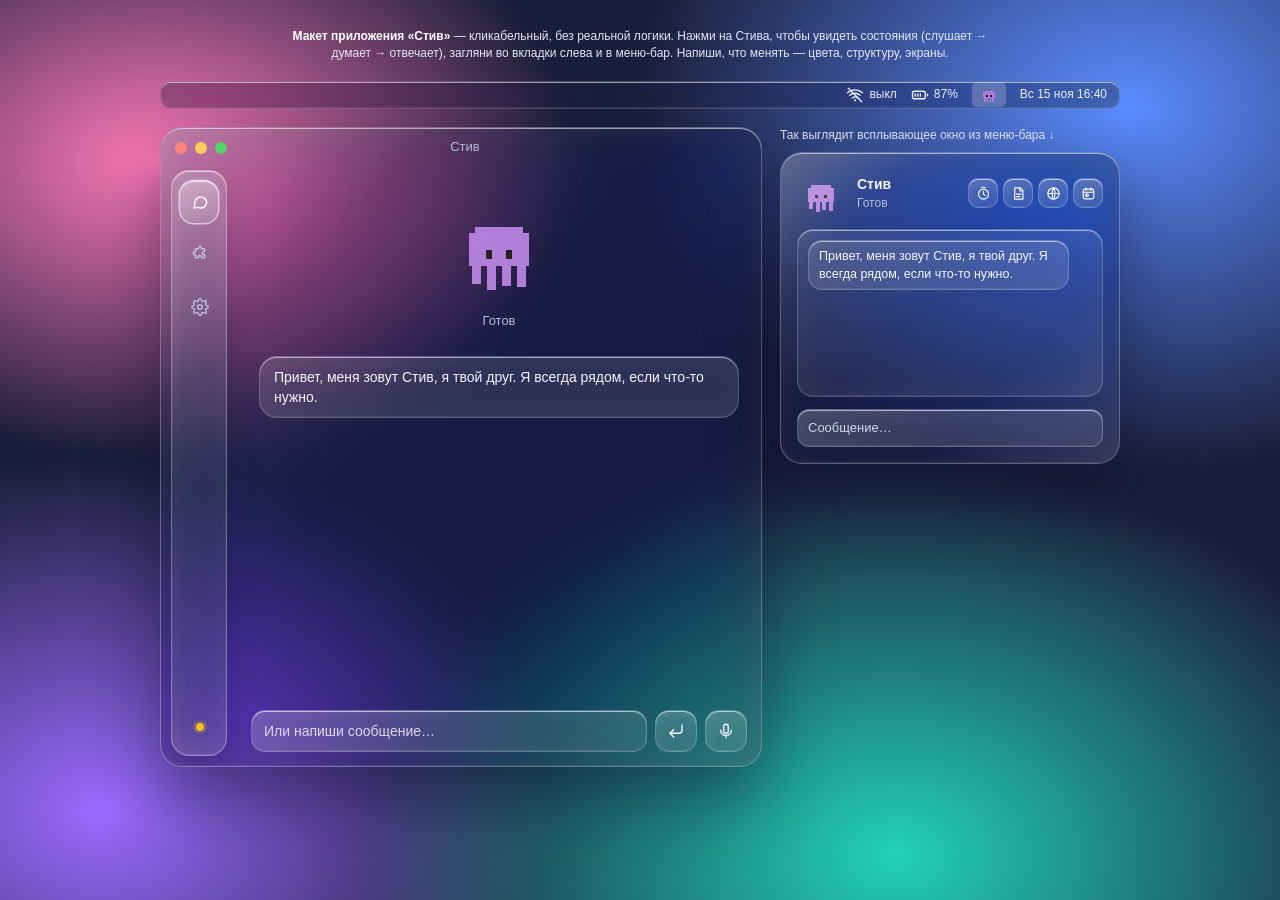
==== mockup/index.html @ ec6228d3 "Mockup: translucent slider thumb restored, fill ends at thumb edge Co-Authored-By: Claude Sonnet 5.5" ====
<!doctype html>
<html lang="ru">
<head>
<meta charset="utf-8">
<title>Стив — макет</title>
<meta name="viewport" content="width=device-width,initial-scale=1">
<style>
  :root{
    --a:.39;            /* плотность стекла: меняется ползунком в настройках */
    --blur:28px;
    --bg:rgba(24,28,52,var(--a));
    --panel:rgba(255,255,255,calc(var(--a)*.16));
    --panel2:rgba(255,255,255,calc(var(--a)*.26));
    --line:rgba(255,255,255,.2);
    --text:#f4f6ff; --muted:#b4bbd6; --accent:#8fa9ff; --accent2:#c4a0ff;
    --ok:#6ee7a0; --warn:#fbbf24;
    --rim:inset 0 1px 0 rgba(255,255,255,.55), inset 0 -1px 0 rgba(255,255,255,.08), inset 0 0 36px rgba(255,255,255,.05);
  }
  *{box-sizing:border-box;margin:0}
  body{font:14px/1.45 -apple-system,BlinkMacSystemFont,"SF Pro Text",sans-serif;color:var(--text);
       background:
         radial-gradient(600px 420px at 12% 18%,#ff7ab8 0,transparent 70%),
         radial-gradient(700px 520px at 88% 12%,#5b8cff 0,transparent 70%),
         radial-gradient(760px 560px at 70% 95%,#22d3b5 0,transparent 70%),
         radial-gradient(640px 500px at 8% 90%,#9b6bff 0,transparent 70%),
         #1b1e3a;background-attachment:fixed;
       min-height:100vh;display:flex;flex-direction:column;align-items:center;padding:28px 16px;gap:18px}
  .note{color:#e3e6f7;font-size:12px;text-align:center;max-width:720px}
  .note b{color:#fff}

  /* menu bar */
  .menubar{width:min(960px,100%);height:28px;background:rgba(20,22,40,calc(var(--a)*.9));backdrop-filter:blur(var(--blur)) saturate(180%);-webkit-backdrop-filter:blur(var(--blur)) saturate(180%);border:1px solid rgba(255,255,255,.22);box-shadow:var(--rim);border-radius:10px;display:flex;
           align-items:center;justify-content:flex-end;gap:14px;padding:0 12px;font-size:12px;color:#eef}
  .tray{cursor:pointer;display:flex;align-items:center;gap:6px;padding:2px 8px;border-radius:5px}
  .tray:hover,.tray.on{background:rgba(255,255,255,.2)}
  .dot{width:8px;height:8px;border-radius:50%;background:var(--ok)}

  .stage{width:min(960px,100%);display:grid;grid-template-columns:1fr 300px;gap:18px;align-items:start}
  @media(max-width:900px){.stage{grid-template-columns:1fr !important}}

  /* window */
  .win{background:var(--bg);backdrop-filter:blur(var(--blur)) saturate(180%);-webkit-backdrop-filter:blur(var(--blur)) saturate(180%);
       border:1px solid rgba(255,255,255,.3);border-radius:22px;overflow:hidden;
       box-shadow:0 30px 70px rgba(10,10,40,.45),var(--rim);display:flex;flex-direction:column;height:640px}
  .win::before,.pop::before{content:"";position:absolute;inset:0;border-radius:inherit;pointer-events:none;z-index:4;
       background:linear-gradient(135deg,rgba(255,255,255,.28) 0,rgba(255,255,255,.06) 22%,transparent 45%,transparent 70%,rgba(255,255,255,.1) 100%)}
  .titlebar{height:40px;background:rgba(255,255,255,calc(var(--a)*.1));border-bottom:1px solid var(--line);display:flex;align-items:center;padding:0 14px;gap:8px}
  .tl{width:12px;height:12px;border-radius:50%}
  .tl.r{background:#ff5f57}.tl.y{background:#febc2e}.tl.g{background:#28c840}
  .titlebar .t{flex:1;text-align:center;color:var(--muted);font-size:13px;margin-right:52px}
  .body{flex:1;display:flex;min-height:0}
  .side{width:168px;background:rgba(255,255,255,calc(var(--a)*.1));border-right:1px solid var(--line);padding:12px 8px;display:flex;flex-direction:column;gap:2px}
  .side button{all:unset;cursor:pointer;padding:9px 12px;border-radius:12px;color:var(--muted);display:flex;gap:10px;align-items:center;transition:.15s}
  .side button:hover{background:var(--panel2)}
  .side button.on{background:rgba(255,255,255,.2);color:var(--text);box-shadow:var(--rim)}
  .side .sp{flex:1}
  .offline{font-size:11px;color:var(--ok);padding:8px 10px;display:flex;gap:6px;align-items:center}

  .view{flex:1;display:none;flex-direction:column;min-width:0}
  .view.on{display:flex}

  /* chat view */
  .orbwrap{padding:22px 0 8px;display:flex;flex-direction:column;align-items:center;gap:10px}
  .orb{width:112px;height:112px;cursor:pointer;position:relative}
  .orb::after{content:"";position:absolute;inset:-8px;border:2px solid var(--accent2);opacity:0;pointer-events:none}
  .orb.listening::after{animation:ring 1.2s steps(6) infinite}
  @keyframes ring{from{opacity:.8;transform:scale(.95)}to{opacity:0;transform:scale(1.3)}}
  .state{color:var(--muted);font-size:13px;height:18px}

  .chat{flex:1;overflow:auto;padding:10px 22px;display:flex;flex-direction:column;gap:10px}
  .msg{white-space:pre-wrap;max-width:78%;padding:10px 14px;border-radius:18px;background:var(--panel2);border:1px solid var(--line);box-shadow:var(--rim)}
  .msg.me{align-self:flex-end;background:rgba(143,169,255,.38)}
  .msg .tool{display:block;margin-top:6px;font-size:12px;color:var(--ok);font-family:ui-monospace,Menlo,monospace}
  .composer{display:flex;gap:8px;padding:12px 16px;border-top:1px solid var(--line)}
  .composer input{flex:1;background:var(--panel2);border:1px solid var(--line);border-radius:14px;box-shadow:var(--rim);padding:10px 12px;color:var(--text);font:inherit;outline:none}
  .composer input:focus{border-color:var(--accent)}
  .btn{background:linear-gradient(180deg,#b5c6ff,#8fa9ff);color:#0b1230;border:0;border-radius:14px;padding:0 16px;font:inherit;font-weight:600;cursor:pointer;box-shadow:inset 0 1px 0 rgba(255,255,255,.7);display:inline-flex;align-items:center;gap:6px;justify-content:center}
  .btn.ghost{background:var(--panel2);color:var(--text);border:1px solid var(--line);box-shadow:var(--rim)}

  /* settings & skills */
  .pad{padding:22px;overflow:auto}
  h2{font-size:18px;margin-bottom:4px}
  .sub{color:var(--muted);margin-bottom:16px}
  .row{display:flex;align-items:center;justify-content:space-between;gap:14px;padding:12px 0;border-bottom:1px solid var(--line)}
  .row small{display:block;color:var(--muted)}
  select,.kbd{background:var(--panel2);border:1px solid var(--line);color:var(--text);border-radius:10px;padding:6px 10px;font:inherit}
  .sw{width:40px;height:24px;border-radius:12px;background:rgba(255,255,255,.22);box-shadow:inset 0 1px 3px rgba(0,0,0,.25);position:relative;cursor:pointer;flex:none;transition:.2s}
  .sw::after{content:"";position:absolute;top:2px;left:2px;width:20px;height:20px;box-shadow:0 1px 3px rgba(0,0,0,.35);border-radius:50%;background:#fff;transition:.2s}
  .sw.on{background:var(--accent)}.sw.on::after{left:18px}
  .grid{display:grid;grid-template-columns:repeat(2,minmax(0,1fr));gap:12px}
  @media(max-width:560px){.grid{grid-template-columns:minmax(0,1fr)}}
  .card{background:var(--panel2);border:1px solid var(--line);border-radius:18px;padding:14px;box-shadow:var(--rim)}
  .card .ic{width:36px;height:36px;border-radius:12px;display:grid;place-items:center;background:rgba(255,255,255,.18);box-shadow:var(--rim);color:#fff}
  .card h3{font-size:14px;margin:6px 0 2px}
  .card p{color:var(--muted);font-size:12px;margin-bottom:10px}
  .card .cmd{font-size:12px;color:var(--accent);font-style:italic}
  .bar{height:6px;background:rgba(255,255,255,.2);border-radius:3px;overflow:hidden;margin-top:6px}
  .bar i{display:block;height:100%;background:linear-gradient(90deg,var(--accent),var(--accent2))}

  /* popover */
  .pop{position:relative;overflow:hidden;background:var(--bg);backdrop-filter:blur(var(--blur)) saturate(180%);-webkit-backdrop-filter:blur(var(--blur)) saturate(180%);border:1px solid rgba(255,255,255,.3);border-radius:22px;padding:16px;box-shadow:0 30px 70px rgba(10,10,40,.45),var(--rim);display:flex;flex-direction:column;gap:12px}
  .pop .orb{width:72px;height:72px}
  .pop .top{display:flex;align-items:center;gap:12px}
  .pop .q{display:grid;grid-template-columns:1fr 1fr;gap:8px}
  .pop .q button{all:unset;cursor:pointer;background:var(--panel2);border:1px solid var(--line);border-radius:14px;box-shadow:var(--rim);padding:10px;display:flex;gap:8px;align-items:center;justify-content:center;font-size:13px}
  .pop .q button:hover{border-color:var(--accent)}
  .pop-wrap{display:flex;flex-direction:column;gap:8px}
  .cap{color:#e3e6f7;font-size:12px}
  .hint{color:var(--muted);font-size:12px}

  /* окно записи слова активации */
  .win{position:relative}
  .modal{position:absolute;inset:0;display:none;align-items:center;justify-content:center;z-index:5}
  .modal.on{display:flex}
  .modal::before{content:"";position:absolute;inset:0;background:rgba(10,12,34,.32);backdrop-filter:blur(20px) saturate(140%);-webkit-backdrop-filter:blur(20px) saturate(140%)}
  .dlg{position:relative}
  .dlg{width:440px;max-width:92%;background:rgba(24,27,52,.9);border:1px solid rgba(255,255,255,.16);border-radius:22px;padding:20px;box-shadow:0 20px 60px rgba(0,0,0,.55)}
  .dlg h2{margin-bottom:2px}
  .dlg .field{width:100%;background:var(--panel2);border:1px solid var(--line);border-radius:14px;padding:10px 12px;color:var(--text);font:inherit;font-size:16px;outline:none;margin:6px 0 14px}
  .dlg .field:focus{border-color:var(--accent)}
  .say{background:var(--panel);border:1px dashed rgba(255,255,255,.3);border-radius:16px;padding:14px;text-align:center;margin-bottom:12px}
  .say big{display:block;font-size:20px;margin:4px 0 8px}
  .wave{display:flex;align-items:center;justify-content:center;gap:3px;height:36px}
  .wave i{width:4px;height:6px;background:var(--muted);border-radius:2px;transition:height .08s}
  .wave.rec i{background:var(--accent2)}
  .samples{display:flex;gap:8px;margin-bottom:14px}
  .samples div{flex:1;text-align:center;padding:8px;border-radius:12px;background:var(--panel2);border:1px solid var(--line);font-size:12px;color:var(--muted)}
  .samples div.done{color:var(--ok);border-color:var(--ok)}
  .samples div.cur{border-color:var(--accent);color:var(--text)}
  .acts{display:flex;gap:8px;justify-content:flex-end}
  .acts .btn{padding:9px 16px}
  .btn[disabled]{opacity:.4;cursor:default}
  .rec-btn{background:linear-gradient(180deg,#ff8f88,#ff5f57);color:#fff}
  .rdot{width:9px;height:9px;border-radius:50%;background:#fff}

  /* иконки */
  svg.i{width:18px;height:18px;fill:none;stroke:currentColor;stroke-width:1.8;stroke-linecap:round;stroke-linejoin:round;flex:none}
  .card .ic svg.i{width:20px;height:20px}
  /* ползунок прозрачности */
  .rng{display:flex;align-items:center;gap:10px}.rng b{min-width:38px;text-align:right;font-weight:600}
  .row>div:first-child{flex:1 1 120px;min-width:0}
  .row{flex-wrap:nowrap}
  .row>:not(:first-child){flex:none}
  .rng input{width:90px}
  .state{text-align:center;padding:0 12px}
  .side{width:150px}
  .kbd{white-space:nowrap}
  .stage{grid-template-columns:1fr 340px}
  .pop .orb{width:48px;height:48px;flex:none}
  .pop .top{min-width:0}.pop .who{min-width:0;flex:1 1 auto}.pop .who b{display:block}.pop .who .hint{white-space:nowrap;overflow:hidden;text-overflow:ellipsis}
  .qs{margin-left:auto;display:flex;gap:5px;flex:none}
  .qb{all:unset;cursor:pointer;width:28px;height:28px;border-radius:10px;flex:none;display:grid;place-items:center;background:var(--panel2);border:1px solid var(--line);box-shadow:var(--rim);color:#fff;transition:.15s}
  .qb:hover{background:rgba(255,255,255,.3)}
  .qb svg.i{width:15px;height:15px}
  .pchat{height:168px;overflow:auto;display:flex;flex-direction:column;gap:6px;padding:10px;border-radius:16px;background:var(--panel);border:1px solid var(--line);box-shadow:var(--rim)}
  .pchat .msg{max-width:92%;font-size:12.5px;padding:6px 10px;border-radius:14px}
  .pform{display:flex;gap:6px}
  .pform input{flex:1;min-width:0;background:var(--panel2);border:1px solid var(--line);border-radius:12px;padding:8px 10px;color:var(--text);font:inherit;font-size:13px;outline:none}
  .pform .btn{height:34px}
  .qsel{display:grid;grid-template-columns:1fr 1fr;gap:6px}
  input::placeholder{color:rgba(230,234,255,.65)}

  /* навыки */
  .chead{display:flex;align-items:center;gap:10px;margin-bottom:8px}
  .chead h3{flex:1;min-width:0;margin:0;font-size:14px;line-height:1.25;display:-webkit-box;-webkit-line-clamp:2;-webkit-box-orient:vertical;overflow:hidden;overflow-wrap:break-word;hyphens:manual}
  .card .ic{margin:0;flex:none;border:1px solid var(--line);padding:0}
  .ic.btn:hover{background:rgba(255,255,255,.3)}
  .card .ic svg.i,#ncIcon svg.i{width:20px;height:20px}
  .card.add{border:1.5px dashed rgba(255,255,255,.5);box-shadow:none;background:transparent;cursor:pointer}
  .card.add:hover{background:rgba(255,255,255,.3)}
  .card.add p{margin-bottom:0}
  .ipgrid{display:grid;grid-template-columns:repeat(7,1fr);gap:6px;max-height:250px;overflow:auto;padding:2px}
  .ipgrid button{all:unset;cursor:pointer;aspect-ratio:1;border-radius:12px;display:grid;place-items:center;background:var(--panel2);border:1px solid var(--line);color:#fff}
  .ipgrid button:hover{background:rgba(255,255,255,.3)}
  .ipgrid button.sel{border-color:var(--accent);box-shadow:0 0 0 2px rgba(143,169,255,.5)}
  .ipgrid svg.i{width:20px;height:20px}

  /* никаких полос прокрутки и горизонтального скролла внутри блоков */
  .chat,.pchat,.ipgrid,.pad,.dlg,.view{overflow-x:hidden;scrollbar-width:none;-ms-overflow-style:none}
  .chat::-webkit-scrollbar,.pchat::-webkit-scrollbar,.ipgrid::-webkit-scrollbar,.pad::-webkit-scrollbar,.dlg::-webkit-scrollbar{display:none;width:0;height:0}
  /* адаптивный текст: всё переносится внутри своей рамки */
  .win,.pop,.dlg,.card,.msg,.say,.samples div{overflow-wrap:anywhere;min-width:0}
  .row{min-width:0;overflow-wrap:break-word}
  .msg{min-width:0;white-space:pre-wrap}
  .msg .tool{overflow-wrap:anywhere;word-break:break-word;white-space:normal;line-height:1.35}
  .card .cmd,.card p,.sub,.row small{overflow-wrap:break-word}
  .chat>*,.pchat>*{max-width:100%}
  .pop{min-width:0;max-width:100%}
  .pop-wrap,.win{min-width:0}
  .stage>*{min-width:0}
  .dlg h2{padding-right:30px}
  .xbtn{position:absolute;top:14px;right:14px;width:22px;height:22px;border-radius:50%;background:#ff5f57;border:0;padding:0;cursor:pointer;
        box-shadow:inset 0 0 0 .5px rgba(0,0,0,.25);transition:filter .15s}
  .xbtn:hover{filter:brightness(1.1)}
  .xbtn::before,.xbtn::after{content:"";position:absolute;left:50%;top:50%;width:10px;height:1.8px;margin:-.9px 0 0 -5px;border-radius:1px;background:rgba(77,0,0,.85)}
  .xbtn::before{transform:rotate(45deg)}.xbtn::after{transform:rotate(-45deg)}
  .hk{font:inherit;color:var(--text);cursor:pointer;white-space:nowrap;transition:.15s}
  .hk:hover{background:rgba(255,255,255,.3)}
  .hk.rec{border-color:var(--accent);box-shadow:0 0 0 2px rgba(143,169,255,.45);color:var(--muted)}
  /* крестик как в macOS: красный кружок 12 px, × только при наведении */
  .xbtn{top:16px;right:16px;width:12px;height:12px;box-shadow:inset 0 0 0 .5px rgba(0,0,0,.3)}
  .xbtn::before,.xbtn::after{width:7px;height:1.4px;margin:-.7px 0 0 -3.5px;opacity:0;transition:opacity .1s}
  .xbtn:hover::before,.xbtn:hover::after{opacity:1}
  .qsel{gap:8px;grid-template-columns:repeat(2,minmax(0,1fr));width:100%}
  .qslot,.qpitem{all:unset;box-sizing:border-box;cursor:pointer;display:flex;align-items:center;gap:10px;min-height:42px;padding:8px 12px;border-radius:14px;
        background:var(--panel2);border:1px solid var(--line);box-shadow:var(--rim);color:var(--text);min-width:0;transition:.15s}
  .qslot:hover,.qpitem:hover:not([disabled]){background:rgba(255,255,255,.3)}
  .qslot svg.i,.qpitem svg.i{width:18px;height:18px}
  .qname{flex:1;min-width:0;line-height:1.2;display:-webkit-box;-webkit-line-clamp:2;-webkit-box-orient:vertical;overflow:hidden;overflow-wrap:anywhere}
  .qplist{display:grid;grid-template-columns:repeat(2,minmax(0,1fr));gap:8px;max-height:320px;overflow-y:auto}
  .qpitem.sel{border-color:var(--accent);box-shadow:0 0 0 2px rgba(143,169,255,.45)}
  .qpitem[disabled]{opacity:.4;cursor:not-allowed}
  .seg{display:inline-flex;padding:3px;border-radius:12px;background:var(--panel);border:1px solid var(--line);gap:2px}
  .seg button{all:unset;box-sizing:border-box;cursor:pointer;padding:6px 11px;border-radius:9px;color:var(--muted);font-size:13px;white-space:nowrap;transition:.15s}
  .seg button:hover{color:var(--text)}
  .seg button.on{background:rgba(255,255,255,.24);color:var(--text);box-shadow:var(--rim)}
  .hk.warn{border-color:#ff5f57;box-shadow:0 0 0 2px rgba(255,95,87,.4);color:var(--text)}
  .modebtn{font:inherit;color:var(--text);cursor:pointer;white-space:nowrap;min-width:114px;text-align:center;transition:.15s}
  .modebtn:hover{background:rgba(255,255,255,.3)}
  svg.i{display:block}
  .btn{align-items:center}
  #ncIcon{display:grid;place-items:center}
  .grid{grid-auto-rows:1fr}
  .card{display:flex;flex-direction:column;min-height:0}
  .card p{display:-webkit-box;-webkit-line-clamp:3;-webkit-box-orient:vertical;overflow:hidden}
  .card .cmd{margin-top:auto;display:-webkit-box;-webkit-line-clamp:2;-webkit-box-orient:vertical;overflow:hidden;overflow-wrap:anywhere}
  .card.editable{cursor:pointer}
  .card.editable:hover{background:rgba(255,255,255,.3)}
  .fw{position:relative}
  .cnt{position:absolute;right:14px;top:50%;transform:translateY(-50%);font-size:12px;line-height:1;color:var(--muted);opacity:0;transition:opacity .12s;pointer-events:none;white-space:nowrap;font-variant-numeric:tabular-nums}
  .fw input{padding-right:64px}
  .fw:focus-within .cnt{opacity:1}
  .cnt.low{color:#ffb4a8}
  /* строка ввода: высота фиксирована, растёт только вместе с текстом */
  .composer{align-items:flex-end}
  .composer textarea,.pform textarea{flex:1;min-width:0;resize:none;overflow-y:auto;scrollbar-width:none;background:var(--panel2);
        border:1px solid var(--line);border-radius:14px;box-shadow:var(--rim);color:var(--text);font:inherit;outline:none;line-height:20px;
        padding:10px 12px;height:42px;max-height:124px;display:block}
  .pform textarea{font-size:13px;height:38px;padding:8px 10px;border-radius:12px;line-height:20px}
  .composer textarea::-webkit-scrollbar,.pform textarea::-webkit-scrollbar{display:none}
  .composer textarea:focus,.pform textarea:focus{border-color:var(--accent)}
  .pform{align-items:flex-end}
  .composer .btn{flex:none;white-space:nowrap;height:42px;overflow-wrap:normal;word-break:keep-all}
  .composer .btn.send{width:42px;padding:0}
  .composer #mic{width:42px;padding:0}
/* ============ Стив: части ============ */
  .st *{transform-box:fill-box}
  .st-root{transform-box:view-box}
  .st-body{transform-box:view-box;transform-origin:64px 104px}
  .st-eyes{transform-box:view-box}
  .st-eye{transform-origin:50% 50%;transition:transform .5s steps(3)}
  .st-leg{transform-origin:50% 0;transition:transform .6s steps(3)}
  .st-mouth{transform-origin:50% 0;opacity:0}
  .st-fx{opacity:0}
  .st-z{opacity:0;transform-origin:50% 100%}
  .st-sleepy{opacity:0}

  /* постоянное лёгкое покачивание */
  .st-root{animation:bob 1.8s steps(1,end) infinite}
  @keyframes bob{0%,49%{transform:translateY(0)}50%,100%{transform:translateY(-4px)}}

  /* ============ сон ============ */
  .st-sleep .st-root{animation:breathe 3.2s steps(1,end) infinite}
  @keyframes breathe{0%,49%{transform:translateY(9px)}50%,100%{transform:translateY(11px)}}
  .st-sleep .st-body{transform:scaleY(.95)}
  .st-sleep .st-eye{transform:scaleY(.14)}
  .st-sleep .st-leg1{transform:rotate(9deg)}.st-sleep .st-leg2{transform:rotate(3deg)}
  .st-sleep .st-leg3{transform:rotate(-3deg)}.st-sleep .st-leg4{transform:rotate(-9deg)}
  .st-sleep .st-z{animation:zfloat 3.6s steps(9,end) infinite}
  .st-sleep .st-z2{animation-delay:1.2s}.st-sleep .st-z3{animation-delay:2.4s}
  @keyframes zfloat{
    0%{opacity:0;transform:translate(0,0) scale(.55)}
    12%{opacity:1}
    80%{opacity:1}
    100%{opacity:0;transform:translate(34px,-52px) scale(1.5)}
  }

  /* ============ моргание ============ */
  .a-blink .st-eye{animation:blink .28s steps(1,end) 1}
  @keyframes blink{0%,100%{transform:scaleY(1)}35%,70%{transform:scaleY(.1)}}

  /* ============ взгляд ============ */
  .a-lookl .st-eyes{animation:lookl 1.8s steps(2,end) 1}
  @keyframes lookl{0%,100%{transform:translate(0,0)}15%,80%{transform:translate(-7px,0)}}
  .a-lookr .st-eyes{animation:lookr 1.8s steps(2,end) 1}
  @keyframes lookr{0%,100%{transform:translate(0,0)}15%,80%{transform:translate(7px,0)}}
  .a-around .st-eyes{animation:around 3.6s steps(2,end) 1}
  @keyframes around{
    0%,100%{transform:translate(0,0)}
    10%,28%{transform:translate(-7px,0)}
    38%,56%{transform:translate(7px,0)}
    66%,84%{transform:translate(0,-6px)}
  }

  /* ============ прыжок ============ */
  .a-hop .st-root{animation:hop 1s steps(1,end) 1}
  .a-hop .st-body{animation:squash 1s steps(1,end) 1}
  @keyframes hop{0%,100%{transform:translateY(0)}20%{transform:translateY(-10px)}35%{transform:translateY(-22px)}50%{transform:translateY(-10px)}65%,80%{transform:translateY(0)}90%{transform:translateY(-5px)}}
  @keyframes squash{0%,16%{transform:scale(1,1)}17%,19%{transform:scale(1.1,.88)}20%,64%{transform:scale(.95,1.06)}65%,78%{transform:scale(1.1,.88)}79%,100%{transform:scale(1,1)}}

  /* ============ покачивание ============ */
  .a-wiggle .st-body{animation:wiggle 1.4s steps(1,end) 1}
  @keyframes wiggle{0%,100%{transform:rotate(0)}12%,37%,62%,87%{transform:rotate(-5deg)}25%,50%,75%{transform:rotate(5deg)}}

  /* ============ машет ============ */
  .a-wave .st-leg4{animation:wave 2.2s steps(1,end) 1}
  .a-wave .st-eye{transform:scaleY(.55)}
  @keyframes wave{0%,100%{transform:rotate(0)}8%,40%,72%{transform:rotate(-70deg)}24%,56%,88%{transform:rotate(-35deg)}}

  /* ============ зевает ============ */
  .a-yawn .st-body{animation:yawnbody 2.6s steps(1,end) 1}
  .a-yawn .st-eye{animation:yawneye 2.6s steps(1,end) 1}
  .a-yawn .st-mouth{animation:yawnmouth 2.6s steps(1,end) 1}
  @keyframes yawnbody{0%,100%{transform:scale(1,1)}20%{transform:scale(1,1.03)}35%,60%{transform:scale(1.03,1.08)}75%{transform:scale(1,1.02)}}
  @keyframes yawneye{0%,100%{transform:scaleY(1)}20%,80%{transform:scaleY(.15)}}
  @keyframes yawnmouth{0%,18%{opacity:0;transform:scaleY(.3)}20%{opacity:1;transform:scaleY(1.2)}35%,60%{opacity:1;transform:scaleY(3.4)}75%{opacity:1;transform:scaleY(1.2)}85%,100%{opacity:0;transform:scaleY(.3)}}

  /* ============ задумался ============ */
  .a-think .st-eyes{animation:thinkeyes 2.8s steps(2,end) 1}
  .a-think .st-body{animation:tilt 2.8s steps(1,end) 1}
  .a-think .st-dots{opacity:1}
  .a-think .st-d1{animation:dot 2.8s steps(1,end) 1}
  .a-think .st-d2{animation:dot2 2.8s steps(1,end) 1}
  .a-think .st-d3{animation:dot3 2.8s steps(1,end) 1}
  @keyframes thinkeyes{0%,100%{transform:translate(0,0)}12%,88%{transform:translate(-6px,-7px)}}
  @keyframes tilt{0%,100%{transform:rotate(0)}12%,88%{transform:rotate(-3deg)}}
  @keyframes dot{0%,12%{opacity:0}13%,92%{opacity:1}93%,100%{opacity:0}}
  @keyframes dot2{0%,32%{opacity:0}33%,92%{opacity:1}93%,100%{opacity:0}}
  @keyframes dot3{0%,52%{opacity:0}53%,92%{opacity:1}93%,100%{opacity:0}}
  .st-dots{opacity:0}.st-dots rect{opacity:0}

  /* ============ радуется ============ */
  .a-happy .st-root{animation:hop 1s steps(1,end) 2}
  .a-happy .st-body{animation:squash 1s steps(1,end) 2}
  .a-happy .st-eye{transform:scaleY(.3)}
  .a-happy .st-sparks{opacity:1}
  .a-happy .st-sp{animation:spark .5s steps(1,end) 6}
  .a-happy .st-sp2{animation-delay:.12s}.a-happy .st-sp3{animation-delay:.24s}
  @keyframes spark{0%,100%{opacity:0;transform:scale(.6)}30%,70%{opacity:1;transform:scale(1)}}
  .st-sparks{opacity:0}.st-sp{transform-origin:50% 50%}

  /* ============ удивился ============ */
  .a-surprise .st-root{animation:jump 1.8s steps(1,end) 1}
  .a-surprise .st-eye{transform:scale(1.35)}
  .a-surprise .st-bang{opacity:1;animation:bang 1.8s steps(1,end) 1}
  .a-surprise .st-leg1{transform:rotate(-8deg)}.a-surprise .st-leg4{transform:rotate(8deg)}
  @keyframes jump{0%,100%{transform:translateY(0)}6%{transform:translateY(-12px)}25%{transform:translateY(-4px)}40%,90%{transform:translateY(0)}}
  @keyframes bang{0%{opacity:0}5%,85%{opacity:1}100%{opacity:0}}
  .st-bang{opacity:0}

  /* ============ танцует ============ */
  .a-dance .st-root{animation:dance 0.8s steps(1,end) 4}
  .a-dance .st-body{animation:sway 0.8s steps(1,end) 4}
  .a-dance .st-leg1,.a-dance .st-leg3{animation:legA .8s steps(1,end) 4}
  .a-dance .st-leg2,.a-dance .st-leg4{animation:legB .8s steps(1,end) 4}
  .a-dance .st-notes{opacity:1}
  .a-dance .st-n1{animation:note 1.6s steps(8,end) 2}
  .a-dance .st-n2{animation:note 1.6s steps(8,end) 2 .8s}
  @keyframes dance{0%,100%{transform:translateY(0)}25%,75%{transform:translateY(-8px)}50%{transform:translateY(0)}}
  @keyframes sway{0%,100%{transform:rotate(-5deg)}50%{transform:rotate(5deg)}}
  @keyframes legA{0%,100%{transform:rotate(14deg)}50%{transform:rotate(-14deg)}}
  @keyframes legB{0%,100%{transform:rotate(-14deg)}50%{transform:rotate(14deg)}}
  @keyframes note{0%{opacity:0;transform:translate(0,0)}15%{opacity:1}85%{opacity:1}100%{opacity:0;transform:translate(16px,-44px)}}
  .st-notes{opacity:0}.st-note{opacity:0}

  /* ============ потягивается (пробуждение) ============ */
  .a-stretch .st-body{animation:stretch 2.2s steps(1,end) 1}
  .a-stretch .st-mouth{animation:smallyawn 2.2s steps(1,end) 1}
  .a-stretch .st-leg1{animation:legspread 2.2s steps(1,end) 1}
  .a-stretch .st-leg4{animation:legspread2 2.2s steps(1,end) 1}
  @keyframes stretch{0%,100%{transform:scale(1,1)}10%,45%{transform:scale(.9,1.16)}55%{transform:scale(1.06,.96)}70%{transform:scale(1,1)}}
  @keyframes smallyawn{0%,40%{opacity:0;transform:scaleY(.3)}45%,65%{opacity:1;transform:scaleY(2.2)}70%,100%{opacity:0}}
  @keyframes legspread{0%,100%{transform:rotate(0)}12%,45%{transform:rotate(-16deg)}}
  @keyframes legspread2{0%,100%{transform:rotate(0)}12%,45%{transform:rotate(16deg)}}

  .st-zz{transform:scale(1.7);transform-origin:0 100%}

  /* состояния Стива: слушает, выполняет, говорит; держатся, пока состояние активно */
  .st.loop *{animation-iteration-count:infinite !important}
  .a-listen .st-eye{transform:scale(1.2)}
  .a-listen .st-body{animation:listen 1.6s steps(1,end) infinite}
  @keyframes listen{0%,100%{transform:rotate(-2.5deg)}50%{transform:rotate(2.5deg)}}
  .a-work .st-eye{transform:scaleY(.6)}
  .a-work .st-leg1,.a-work .st-leg3{animation:legA .4s steps(1,end) infinite}
  .a-work .st-leg2,.a-work .st-leg4{animation:legB .4s steps(1,end) infinite}
  .a-work .st-root{animation:workbob .4s steps(1,end) infinite}
  @keyframes workbob{0%,49%{transform:translateY(0)}50%,100%{transform:translateY(-3px)}}
  .a-talk .st-mouth{opacity:1;animation:talk .36s steps(1,end) infinite}
  @keyframes talk{0%,100%{transform:scaleY(1.2)}50%{transform:scaleY(3)}}
  .st-sleep .st-mouth{opacity:0}
  /* размеры Стива в разных местах */
  .orb .st,.pop .orb .st{width:100%;height:100%;display:block;overflow:visible}
  .trayico{display:inline-flex;align-items:center}
  .trayico .st{width:18px;height:21px;display:block;overflow:hidden}
  .st.tiny .st-zz{transform:scale(3.4)}
  .msg .tool{white-space:normal}
  .hide-tools .msg .tool{display:none}
  /* ползунок в стиле Liquid Glass */
  input[type=range]{-webkit-appearance:none;appearance:none;--p:60%;width:150px;height:28px;background:transparent;outline:none;cursor:pointer;margin:0}
  input[type=range]::-webkit-slider-runnable-track{height:10px;border-radius:999px;
    background:linear-gradient(90deg,rgba(255,255,255,.62) 0,rgba(255,255,255,.62) var(--p),rgba(255,255,255,.14) var(--p),rgba(255,255,255,.14) 100%);
    border:1px solid rgba(255,255,255,.28);box-shadow:inset 0 1px 2px rgba(0,0,0,.3),0 0 0 .5px rgba(255,255,255,.08)}
  input[type=range]::-webkit-slider-thumb{-webkit-appearance:none;width:30px;height:20px;margin-top:-6px;border-radius:999px;
    background:linear-gradient(180deg,rgba(255,255,255,.95),rgba(235,240,255,.7));border:1px solid rgba(255,255,255,.9);
    box-shadow:0 3px 10px rgba(10,10,40,.45),inset 0 1px 0 rgba(255,255,255,1),inset 0 -2px 4px rgba(120,130,200,.25);transition:transform .12s}
  input[type=range]:active::-webkit-slider-thumb{transform:scale(1.08)}
  input[type=range]:focus-visible::-webkit-slider-thumb{box-shadow:0 0 0 3px rgba(143,169,255,.6),0 3px 10px rgba(10,10,40,.45)}
  input[type=range]::-moz-range-track{height:10px;border-radius:999px;background:rgba(255,255,255,.14);border:1px solid rgba(255,255,255,.28)}
  input[type=range]::-moz-range-progress{height:10px;border-radius:999px;background:rgba(255,255,255,.62)}
  input[type=range]::-moz-range-thumb{width:28px;height:18px;border-radius:999px;background:linear-gradient(180deg,#fff,#e8edff);border:1px solid #fff;box-shadow:0 3px 10px rgba(10,10,40,.45)}
  .rng b{min-width:44px;font-variant-numeric:tabular-nums}
  /* боковая панель: только значки, при наведении выезжает с подписями */
  .body{position:relative;padding-left:64px}
  .side{position:absolute;left:0;top:0;bottom:0;width:64px;z-index:3;overflow:hidden;transition:width .22s ease,background .22s ease}
  .side:hover,.side:has(:focus-visible){width:176px;background:rgba(30,34,66,.8);backdrop-filter:blur(24px) saturate(160%);-webkit-backdrop-filter:blur(24px) saturate(160%)}
  .side button{padding:9px 15px;white-space:nowrap}
  .lbl{opacity:0;transition:opacity .15s;white-space:nowrap}
  .side:hover .lbl,.side:has(:focus-visible) .lbl{opacity:1}
  /* статус сети: офлайн жёлтый, онлайн зелёный */
  .offline{padding:9px 19px;font-size:12px;cursor:pointer;color:var(--ok);white-space:nowrap}
  .offline .dot{flex:none;background:var(--ok);box-shadow:0 0 0 3px rgba(110,231,160,.2)}
  .offline.off{color:#fbbf24}
  .offline.off .dot{background:#fbbf24;box-shadow:0 0 0 3px rgba(251,191,36,.2)}
  /* слоты быстрых команд и список выбора: всегда один размер */
  .qslot,.qpitem{height:56px;min-height:56px;max-height:56px}
  .qsel{grid-auto-rows:56px}
  .qplist{grid-auto-rows:56px}
  /* ползунок прозрачности в одну строку и в стиле Liquid Glass */
  .glassrow>div:first-child{flex:1 1 90px;min-width:0}
  .glassrow .rng{flex:none;gap:10px}
  .glassrow input[type=range]{width:112px;min-width:0}
  input[type=range]::-webkit-slider-runnable-track{height:12px;border-radius:999px;
    background:linear-gradient(90deg,rgba(190,208,255,.7) 0,rgba(255,255,255,.78) var(--p),rgba(255,255,255,.13) var(--p),rgba(255,255,255,.13) 100%);
    border:1px solid rgba(255,255,255,.34);
    box-shadow:inset 0 2px 3px rgba(10,10,50,.35),inset 0 -1px 0 rgba(255,255,255,.18),0 1px 0 rgba(255,255,255,.12)}
  input[type=range]::-webkit-slider-thumb{-webkit-appearance:none;width:36px;height:24px;margin-top:-7px;border-radius:999px;
    background:linear-gradient(180deg,rgba(255,255,255,.62) 0,rgba(255,255,255,.2) 48%,rgba(255,255,255,.1) 52%,rgba(255,255,255,.32) 100%);
    backdrop-filter:blur(8px) saturate(180%);-webkit-backdrop-filter:blur(8px) saturate(180%);
    border:1px solid rgba(255,255,255,.85);
    box-shadow:0 4px 12px rgba(10,10,50,.4),inset 0 1.5px 0 rgba(255,255,255,.95),inset 0 -2px 5px rgba(255,255,255,.28),inset 0 0 10px rgba(255,255,255,.18)}
  input[type=range]:active::-webkit-slider-thumb{transform:scale(1.06)}

  /* ===== Liquid Glass по руководству Apple: без разделителей, управление плавает отдельными плашками над контентом ===== */
  .titlebar{border-bottom:none;background:transparent}
  .composer{border-top:none;padding:10px 14px 14px}
  .row{border-bottom:none}
  /* боковая панель: отдельная парящая плашка, углы вложены в скругление окна */
  .body{padding-left:76px}
  .side{left:10px;top:2px;bottom:10px;width:56px;padding:10px 8px;border-radius:18px;
        border:1px solid rgba(255,255,255,.32);
        background:linear-gradient(160deg,rgba(255,255,255,.2),rgba(255,255,255,.06) 55%,rgba(255,255,255,.12));
        box-shadow:inset 0 1px 0 rgba(255,255,255,.6),inset 0 -1px 0 rgba(255,255,255,.1),inset 0 0 30px rgba(255,255,255,.05),0 12px 32px rgba(10,10,50,.28);
        backdrop-filter:blur(26px) saturate(180%);-webkit-backdrop-filter:blur(26px) saturate(180%)}
  .side:hover,.side:has(:focus-visible){width:180px;background:linear-gradient(160deg,rgba(60,66,120,.62),rgba(40,44,92,.5))}
  .side button{padding:9px 11px}
  .offline{padding:9px 16px}
  /* мягкое растворение контента у краёв вместо линий (scroll edge effect) */
  .chat{-webkit-mask-image:linear-gradient(to bottom,transparent 0,#000 18px,#000 calc(100% - 18px),transparent 100%);
        mask-image:linear-gradient(to bottom,transparent 0,#000 18px,#000 calc(100% - 18px),transparent 100%);padding-top:18px;padding-bottom:18px}
  .pad{-webkit-mask-image:linear-gradient(to bottom,transparent 0,#000 16px,#000 calc(100% - 16px),transparent 100%);
       mask-image:linear-gradient(to bottom,transparent 0,#000 16px,#000 calc(100% - 16px),transparent 100%);padding-top:22px;padding-bottom:22px}
  /* строки настроек: отдельные плашки вместо полосок */
  .pad .row{background:linear-gradient(160deg,rgba(255,255,255,.14),rgba(255,255,255,.05));border:1px solid rgba(255,255,255,.16);
            border-radius:16px;padding:12px 14px;margin-bottom:8px;
            box-shadow:inset 0 1px 0 rgba(255,255,255,.4),inset 0 0 22px rgba(255,255,255,.04)}
  /* поле ввода и кнопки: общий вид стекла с бликом */
  .composer textarea,.pform textarea,.composer .btn,.qb,.qslot,.qpitem,.kbd,.modebtn,select{
    background:linear-gradient(160deg,rgba(255,255,255,.2),rgba(255,255,255,.07));
    box-shadow:inset 0 1px 0 rgba(255,255,255,.6),inset 0 -1px 0 rgba(255,255,255,.08),inset 0 0 18px rgba(255,255,255,.05)}
  .composer textarea::placeholder,.pform textarea::placeholder{color:rgba(244,246,255,.82)}

  /* боковая панель: заметное выделение при наведении, плотный фон при раскрытии, мгновенное сворачивание после выбора */
  .side:hover,.side:has(:focus-visible){background:rgba(26,30,60,.92);backdrop-filter:blur(30px) saturate(170%);-webkit-backdrop-filter:blur(30px) saturate(170%)}
  .side button{border-radius:14px;transition:background .15s,box-shadow .15s,color .15s}
  .side button:hover{color:#fff;background:linear-gradient(160deg,rgba(255,255,255,.46),rgba(255,255,255,.2));
    box-shadow:inset 0 1px 0 rgba(255,255,255,.8),inset 0 0 14px rgba(255,255,255,.2),0 5px 16px rgba(10,10,50,.35)}
  .side button.on{color:#fff;background:linear-gradient(160deg,rgba(255,255,255,.32),rgba(255,255,255,.12));
    box-shadow:inset 0 1px 0 rgba(255,255,255,.7),0 0 0 1.5px rgba(255,255,255,.6)}
  .side button.on:hover{background:linear-gradient(160deg,rgba(255,255,255,.5),rgba(255,255,255,.24))}
  .side.lock,.side.lock:hover,.side.lock:has(:focus-visible){width:56px;
    background:linear-gradient(160deg,rgba(255,255,255,.2),rgba(255,255,255,.06) 55%,rgba(255,255,255,.12));
    backdrop-filter:blur(26px) saturate(180%);-webkit-backdrop-filter:blur(26px) saturate(180%)}
  .side.lock .lbl,.side.lock:hover .lbl{opacity:0}
  /* свой ползунок: заливка и бегунок строго по центру линии, все края закруглены */
  #glass{position:absolute;opacity:0;pointer-events:none;width:0;height:0;margin:0}
  .rng{position:relative}
  .gs{--f:.6;position:relative;width:112px;height:30px;flex:none;cursor:pointer;touch-action:none;outline:none}
  .gs::before{content:"";position:absolute;left:0;right:0;top:50%;height:12px;transform:translateY(-50%);border-radius:999px;
    background:rgba(255,255,255,.14);border:1px solid rgba(255,255,255,.34);box-sizing:border-box;
    box-shadow:inset 0 2px 3px rgba(10,10,50,.35),inset 0 -1px 0 rgba(255,255,255,.18)}
  .gs-fill{position:absolute;left:0;top:50%;height:12px;transform:translateY(-50%);border-radius:999px;box-sizing:border-box;
    width:calc(19px + (100% - 38px) * var(--f));
    background:linear-gradient(90deg,rgba(190,208,255,.78),rgba(255,255,255,.85));border:1px solid rgba(255,255,255,.4);
    box-shadow:inset 0 1px 0 rgba(255,255,255,.7)}
  .gs-thumb{position:absolute;top:50%;left:calc((100% - 38px) * var(--f));width:38px;height:26px;transform:translateY(-50%);border-radius:999px;box-sizing:border-box;
    background:linear-gradient(180deg,rgba(255,255,255,.6) 0,rgba(255,255,255,.2) 48%,rgba(255,255,255,.1) 52%,rgba(255,255,255,.34) 100%);
    backdrop-filter:blur(8px) saturate(180%);-webkit-backdrop-filter:blur(8px) saturate(180%);border:1px solid rgba(255,255,255,.85);
    box-shadow:0 4px 12px rgba(10,10,50,.4),inset 0 1.5px 0 rgba(255,255,255,.95),inset 0 -2px 5px rgba(255,255,255,.28),inset 0 0 10px rgba(255,255,255,.18);
    transition:transform .12s}
  .gs:active .gs-thumb{transform:translateY(-50%) scale(1.06)}
  .gs:focus-visible .gs-thumb{box-shadow:0 0 0 3px rgba(143,169,255,.65),0 4px 12px rgba(10,10,50,.4)}
  /* больше воздуха между пунктами боковой панели */
  .side{gap:10px}
  .side button{padding:11px 11px}
  /* бегунок снова прозрачный; заливка доходит до его левого края и не просвечивает внутри */
  .gs-fill{width:calc((100% - 38px) * var(--f) + 10px)}
</style>
</head>
<body>
<svg width="0" height="0" style="position:absolute"><defs>
  <symbol id="i-chat" viewBox="0 0 24 24"><path d="M21 12a8 8 0 0 1-11.6 7.1L4 20l1-4.6A8 8 0 1 1 21 12z"/></symbol>
  <symbol id="i-puzzle" viewBox="0 0 24 24"><path d="M10 4a2 2 0 1 1 4 0v1h4v4h-1a2 2 0 1 0 0 4h1v4h-4v-1a2 2 0 1 0-4 0v1H6v-4H5a2 2 0 1 1 0-4h1V5h4z"/></symbol>
  <symbol id="i-gear" viewBox="0 0 24 24"><circle cx="12" cy="12" r="3"/><path d="M19.4 15a1.7 1.7 0 0 0 .3 1.8l.1.1a2 2 0 1 1-2.8 2.8l-.1-.1a1.7 1.7 0 0 0-1.8-.3 1.7 1.7 0 0 0-1 1.5V21a2 2 0 1 1-4 0v-.1a1.7 1.7 0 0 0-1.1-1.5 1.7 1.7 0 0 0-1.8.3l-.1.1a2 2 0 1 1-2.8-2.8l.1-.1a1.7 1.7 0 0 0 .3-1.8 1.7 1.7 0 0 0-1.5-1H3a2 2 0 1 1 0-4h.1a1.7 1.7 0 0 0 1.5-1.1 1.7 1.7 0 0 0-.3-1.8l-.1-.1a2 2 0 1 1 2.8-2.8l.1.1a1.7 1.7 0 0 0 1.8.3H9a1.7 1.7 0 0 0 1-1.5V3a2 2 0 1 1 4 0v.1a1.7 1.7 0 0 0 1 1.5 1.7 1.7 0 0 0 1.8-.3l.1-.1a2 2 0 1 1 2.8 2.8l-.1.1a1.7 1.7 0 0 0-.3 1.8V9a1.7 1.7 0 0 0 1.5 1H21a2 2 0 1 1 0 4h-.1a1.7 1.7 0 0 0-1.5 1z"/></symbol>
  <symbol id="i-mic" viewBox="0 0 24 24"><rect x="9" y="3" width="6" height="12" rx="3"/><path d="M5 11a7 7 0 0 0 14 0M12 18v3"/></symbol>
  <symbol id="i-rocket" viewBox="0 0 24 24"><path d="M5 15c-1.5 1.3-2 5-2 5s3.7-.5 5-2M14 4c3-1 6-1 6-1s0 3-1 6l-6 6-4-4zM9 12l-3-1 2-3 3 .5M12 15l1 3 3-2-.5-3"/><circle cx="15" cy="9" r="1"/></symbol>
  <symbol id="i-timer" viewBox="0 0 24 24"><circle cx="12" cy="13" r="8"/><path d="M12 9v4l2.5 2M9 2h6"/></symbol>
  <symbol id="i-note" viewBox="0 0 24 24"><path d="M6 3h9l4 4v14H6zM14 3v5h5M9 13h7M9 17h5"/></symbol>
  <symbol id="i-vol" viewBox="0 0 24 24"><path d="M4 9v6h4l5 4V5L8 9zM16.5 8.5a5 5 0 0 1 0 7M19 6a8.5 8.5 0 0 1 0 12"/></symbol>
  <symbol id="i-bat" viewBox="0 0 24 24"><rect x="2" y="7" width="17" height="10" rx="2.5"/><path d="M22 11v2M5.5 10.5v3M9 10.5v3M12.5 10.5v3"/></symbol>
  <symbol id="i-plus" viewBox="0 0 24 24"><path d="M12 5v14M5 12h14"/></symbol>
  <symbol id="i-clock" viewBox="0 0 24 24"><circle cx="12" cy="12" r="9"/><path d="M12 7v5l3 2"/></symbol>
  <symbol id="i-wifi" viewBox="0 0 24 24"><path d="M2 9a15 15 0 0 1 20 0M5 12.5a10 10 0 0 1 14 0M8.5 16a5 5 0 0 1 7 0"/><circle cx="12" cy="19" r=".6"/><path d="M3 3l18 18"/></symbol>
  <symbol id="i-stopwatch" viewBox="0 0 24 24"><circle cx="12" cy="14" r="7.5"/><path d="M12 10v4l2.5 1.5M9.5 2.5h5M18.5 6.5l1.5-1.5"/></symbol>
  <symbol id="i-calendar" viewBox="0 0 24 24"><rect x="3.5" y="5" width="17" height="15.5" rx="3"/><path d="M3.5 10h17M8 3v4M16 3v4"/><rect x="7.5" y="13" width="4" height="3.5" rx="1"/></symbol>
  <symbol id="i-globe" viewBox="0 0 24 24"><circle cx="12" cy="12" r="9"/><path d="M3 12h18M12 3c3 3 3 15 0 18M12 3c-3 3-3 15 0 18"/></symbol>
  <symbol id="i-pencil" viewBox="0 0 24 24"><path d="M4 20l1-4L16.5 4.5a2.1 2.1 0 0 1 3 3L8 19zM14 7l3 3"/></symbol>
  <!-- Lucide icons, лицензия ISC: https://lucide.dev -->
  <symbol id="l-alarm-clock" viewBox="0 0 24 24"><circle cx="12" cy="13" r="8" /> <path d="M12 9v4l2 2" /> <path d="M5 3 2 6" /> <path d="m22 6-3-3" /> <path d="M6.38 18.7 4 21" /> <path d="M17.64 18.67 20 21" /></symbol>
  <symbol id="l-battery-charging" viewBox="0 0 24 24"><path d="m11 7-3 5h4l-3 5" /> <path d="M14.856 6H16a2 2 0 0 1 2 2v8a2 2 0 0 1-2 2h-2.935" /> <path d="M22 14v-4" /> <path d="M5.14 18H4a2 2 0 0 1-2-2V8a2 2 0 0 1 2-2h2.936" /></symbol>
  <symbol id="l-bell" viewBox="0 0 24 24"><path d="M10.268 21a2 2 0 0 0 3.464 0" /> <path d="M3.262 15.326A1 1 0 0 0 4 17h16a1 1 0 0 0 .74-1.673C19.41 13.956 18 12.499 18 8A6 6 0 0 0 6 8c0 4.499-1.411 5.956-2.738 7.326" /></symbol>
  <symbol id="l-bluetooth" viewBox="0 0 24 24"><path d="m7 7 10 10-5 5V2l5 5L7 17" /></symbol>
  <symbol id="l-book-open" viewBox="0 0 24 24"><path d="M12 5v16" /> <path d="M20.001 19A2 2 0 0022 17V5a2 2 0 00-1.999-2L16 3.002A5 5 0 0012 5a5 5 0 00-4-2H4a2 2 0 00-2 2v12a2 2 0 001.999 2H8a5 5 0 014 2 5 5 0 014-2z" /></symbol>
  <symbol id="l-bookmark" viewBox="0 0 24 24"><path d="M17 3a2 2 0 0 1 2 2v15a1 1 0 0 1-1.496.868l-4.512-2.578a2 2 0 0 0-1.984 0l-4.512 2.578A1 1 0 0 1 5 20V5a2 2 0 0 1 2-2z" /></symbol>
  <symbol id="l-calculator" viewBox="0 0 24 24"><rect width="16" height="20" x="4" y="2" rx="2" /> <line x1="8" x2="16" y1="6" y2="6" /> <line x1="16" x2="16" y1="14" y2="18" /> <path d="M16 10h.01" /> <path d="M12 10h.01" /> <path d="M8 10h.01" /> <path d="M12 14h.01" /> <path d="M8 14h.01" /> <path d="M12 18h.01" /> <path d="M8 18h.01" /></symbol>
  <symbol id="l-camera" viewBox="0 0 24 24"><path d="M13.997 4a2 2 0 0 1 1.76 1.05l.486.9A2 2 0 0 0 18.003 7H20a2 2 0 0 1 2 2v9a2 2 0 0 1-2 2H4a2 2 0 0 1-2-2V9a2 2 0 0 1 2-2h1.997a2 2 0 0 0 1.759-1.048l.489-.904A2 2 0 0 1 10.004 4z" /> <circle cx="12" cy="13" r="3" /></symbol>
  <symbol id="l-car" viewBox="0 0 24 24"><path d="M19 17h2c.6 0 1-.4 1-1v-3c0-.9-.7-1.7-1.5-1.9C18.7 10.6 16 10 16 10s-1.3-1.4-2.2-2.3c-.5-.4-1.1-.7-1.8-.7H5c-.6 0-1.1.4-1.4.9l-1.4 2.9A3.7 3.7 0 0 0 2 12v4c0 .6.4 1 1 1h2" /> <circle cx="7" cy="17" r="2" /> <path d="M9 17h6" /> <circle cx="17" cy="17" r="2" /></symbol>
  <symbol id="l-clapperboard" viewBox="0 0 24 24"><path d="m12.296 3.464 3.02 3.956" /> <path d="M20.2 6 3 11l-.9-2.4c-.3-1.1.3-2.2 1.3-2.5l13.5-4c1.1-.3 2.2.3 2.5 1.3z" /> <path d="M3 11h18v8a2 2 0 0 1-2 2H5a2 2 0 0 1-2-2z" /> <path d="m6.18 5.276 3.1 3.899" /></symbol>
  <symbol id="l-cloud" viewBox="0 0 24 24"><path d="M17.5 19H9a7 7 0 1 1 6.71-9h1.79a4.5 4.5 0 1 1 0 9Z" /></symbol>
  <symbol id="l-code" viewBox="0 0 24 24"><path d="m16 18 6-6-6-6" /> <path d="m8 6-6 6 6 6" /></symbol>
  <symbol id="l-coffee" viewBox="0 0 24 24"><path d="M10 2v2" /> <path d="M14 2v2" /> <path d="M16 8a1 1 0 0 1 1 1v8a4 4 0 0 1-4 4H7a4 4 0 0 1-4-4V9a1 1 0 0 1 1-1h14a4 4 0 1 1 0 8h-1" /> <path d="M6 2v2" /></symbol>
  <symbol id="l-cpu" viewBox="0 0 24 24"><path d="M12 20v2" /> <path d="M12 2v2" /> <path d="M17 20v2" /> <path d="M17 2v2" /> <path d="M2 12h2" /> <path d="M2 17h2" /> <path d="M2 7h2" /> <path d="M20 12h2" /> <path d="M20 17h2" /> <path d="M20 7h2" /> <path d="M7 20v2" /> <path d="M7 2v2" /> <rect x="4" y="4" width="16" height="16" rx="2" /> <rect x="8" y="8" width="8" height="8" rx="1" /></symbol>
  <symbol id="l-credit-card" viewBox="0 0 24 24"><rect width="20" height="14" x="2" y="5" rx="2" /> <line x1="2" x2="22" y1="10" y2="10" /> <path d="M6 14h2" /></symbol>
  <symbol id="l-download" viewBox="0 0 24 24"><path d="M12 15V3" /> <path d="M21 15v4a2 2 0 0 1-2 2H5a2 2 0 0 1-2-2v-4" /> <path d="m7 10 5 5 5-5" /></symbol>
  <symbol id="l-dumbbell" viewBox="0 0 24 24"><path d="M17.596 12.768a2 2 0 1 0 2.829-2.829l-1.768-1.767a2 2 0 0 0 2.828-2.829l-2.828-2.828a2 2 0 0 0-2.829 2.828l-1.767-1.768a2 2 0 1 0-2.829 2.829z" /> <path d="m2.5 21.5 1.4-1.4" /> <path d="m20.1 3.9 1.4-1.4" /> <path d="M5.343 21.485a2 2 0 1 0 2.829-2.828l1.767 1.768a2 2 0 1 0 2.829-2.829l-6.364-6.364a2 2 0 1 0-2.829 2.829l1.768 1.767a2 2 0 0 0-2.828 2.829z" /> <path d="m9.6 14.4 4.8-4.8" /></symbol>
  <symbol id="l-file-text" viewBox="0 0 24 24"><path d="M6 22a2 2 0 0 1-2-2V4a2 2 0 0 1 2-2h8a2.4 2.4 0 0 1 1.704.706l3.588 3.588A2.4 2.4 0 0 1 20 8v12a2 2 0 0 1-2 2z" /> <path d="M14 2v5a1 1 0 0 0 1 1h5" /> <path d="M10 9H8" /> <path d="M16 13H8" /> <path d="M16 17H8" /></symbol>
  <symbol id="l-flag" viewBox="0 0 24 24"><path d="M4 22V4a1 1 0 0 1 .4-.8A6 6 0 0 1 8 2c3 0 5 2 7.333 2q2 0 3.067-.8A1 1 0 0 1 20 4v10a1 1 0 0 1-.4.8A6 6 0 0 1 16 16c-3 0-5-2-8-2a6 6 0 0 0-4 1.528" /></symbol>
  <symbol id="l-folder" viewBox="0 0 24 24"><path d="M20 20a2 2 0 0 0 2-2V8a2 2 0 0 0-2-2h-7.9a2 2 0 0 1-1.69-.9L9.6 3.9A2 2 0 0 0 7.93 3H4a2 2 0 0 0-2 2v13a2 2 0 0 0 2 2Z" /></symbol>
  <symbol id="l-gamepad-2" viewBox="0 0 24 24"><line x1="6" x2="10" y1="11" y2="11" /> <line x1="8" x2="8" y1="9" y2="13" /> <line x1="15" x2="15.01" y1="12" y2="12" /> <line x1="18" x2="18.01" y1="10" y2="10" /> <path d="M17.32 5H6.68a4 4 0 0 0-3.978 3.59c-.006.052-.01.101-.017.152C2.604 9.416 2 14.456 2 16a3 3 0 0 0 3 3c1 0 1.5-.5 2-1l1.414-1.414A2 2 0 0 1 9.828 16h4.344a2 2 0 0 1 1.414.586L17 18c.5.5 1 1 2 1a3 3 0 0 0 3-3c0-1.545-.604-6.584-.685-7.258-.007-.05-.011-.1-.017-.151A4 4 0 0 0 17.32 5z" /></symbol>
  <symbol id="l-graduation-cap" viewBox="0 0 24 24"><path d="M21.42 10.922a1 1 0 0 0-.019-1.838L12.83 5.18a2 2 0 0 0-1.66 0L2.6 9.08a1 1 0 0 0 0 1.832l8.57 3.908a2 2 0 0 0 1.66 0z" /> <path d="M22 10v6" /> <path d="M6 12.5V16a6 3 0 0 0 12 0v-3.5" /></symbol>
  <symbol id="l-headphones" viewBox="0 0 24 24"><path d="M3 14h3a2 2 0 0 1 2 2v3a2 2 0 0 1-2 2H5a2 2 0 0 1-2-2v-7a9 9 0 0 1 18 0v7a2 2 0 0 1-2 2h-1a2 2 0 0 1-2-2v-3a2 2 0 0 1 2-2h3" /></symbol>
  <symbol id="l-heart" viewBox="0 0 24 24"><path d="M2 9.5a5.5 5.5 0 0 1 9.591-3.676.56.56 0 0 0 .818 0A5.49 5.49 0 0 1 22 9.5c0 2.29-1.5 4-3 5.5l-5.492 5.313a2 2 0 0 1-3 .019L5 15c-1.5-1.5-3-3.2-3-5.5" /></symbol>
  <symbol id="l-hourglass" viewBox="0 0 24 24"><path d="M5 22h14" /> <path d="M5 2h14" /> <path d="M17 22v-4.172a2 2 0 0 0-.586-1.414L12 12l-4.414 4.414A2 2 0 0 0 7 17.828V22" /> <path d="M7 2v4.172a2 2 0 0 0 .586 1.414L12 12l4.414-4.414A2 2 0 0 0 17 6.172V2" /></symbol>
  <symbol id="l-house" viewBox="0 0 24 24"><path d="M15 21v-8a1 1 0 0 0-1-1h-4a1 1 0 0 0-1 1v8" /> <path d="M3 10a2 2 0 0 1 .709-1.528l7-6a2 2 0 0 1 2.582 0l7 6A2 2 0 0 1 21 10v9a2 2 0 0 1-2 2H5a2 2 0 0 1-2-2z" /></symbol>
  <symbol id="l-image" viewBox="0 0 24 24"><rect width="18" height="18" x="3" y="3" rx="2" ry="2" /> <circle cx="9" cy="9" r="2" /> <path d="m21 15-3.086-3.086a2 2 0 0 0-2.828 0L6 21" /></symbol>
  <symbol id="l-key" viewBox="0 0 24 24"><path d="m2 21 9.6-9.6" /> <path d="m7.5 15.5 2.3 2.3a1 1 0 0 1 0 1.4l-2.1 2.1a1 1 0 0 1-1.4 0L4 19" /> <circle cx="15.5" cy="7.5" r="5.5" /></symbol>
  <symbol id="l-languages" viewBox="0 0 24 24"><path d="m5 8 6 6" /> <path d="m4 14 6-6 2-3" /> <path d="M2 5h12" /> <path d="M7 2h1" /> <path d="m22 22-5-10-5 10" /> <path d="M14 18h6" /></symbol>
  <symbol id="l-laptop" viewBox="0 0 24 24"><path d="M18 5a2 2 0 0 1 2 2v8.526a2 2 0 0 0 .212.897l1.068 2.127a1 1 0 0 1-.9 1.45H3.62a1 1 0 0 1-.9-1.45l1.068-2.127A2 2 0 0 0 4 15.526V7a2 2 0 0 1 2-2z" /> <path d="M20.054 15.987H3.946" /></symbol>
  <symbol id="l-lightbulb" viewBox="0 0 24 24"><path d="M15 14c.2-1 .7-1.7 1.5-2.5 1-.9 1.5-2.2 1.5-3.5A6 6 0 0 0 6 8c0 1 .2 2.2 1.5 3.5.7.7 1.3 1.5 1.5 2.5" /> <path d="M9 18h6" /> <path d="M10 22h4" /></symbol>
  <symbol id="l-list-checks" viewBox="0 0 24 24"><path d="M13 5h8" /> <path d="M13 12h8" /> <path d="M13 19h8" /> <path d="m3 17 2 2 4-4" /> <path d="m3 7 2 2 4-4" /></symbol>
  <symbol id="l-lock" viewBox="0 0 24 24"><rect width="18" height="11" x="3" y="11" rx="2" ry="2" /> <path d="M7 11V7a5 5 0 0 1 10 0v4" /></symbol>
  <symbol id="l-mail" viewBox="0 0 24 24"><path d="m22 7-8.991 5.727a2 2 0 0 1-2.009 0L2 7" /> <rect x="2" y="4" width="20" height="16" rx="2" /></symbol>
  <symbol id="l-map-pin" viewBox="0 0 24 24"><path d="M20 10c0 4.993-5.539 10.193-7.399 11.799a1 1 0 0 1-1.202 0C9.539 20.193 4 14.993 4 10a8 8 0 0 1 16 0" /> <circle cx="12" cy="10" r="3" /></symbol>
  <symbol id="l-message-circle" viewBox="0 0 24 24"><path d="M2.992 16.342a2 2 0 0 1 .094 1.167l-1.065 3.29a1 1 0 0 0 1.236 1.168l3.413-.998a2 2 0 0 1 1.099.092 10 10 0 1 0-4.777-4.719" /></symbol>
  <symbol id="l-monitor" viewBox="0 0 24 24"><rect width="20" height="14" x="2" y="3" rx="2" /> <line x1="8" x2="16" y1="21" y2="21" /> <line x1="12" x2="12" y1="17" y2="21" /></symbol>
  <symbol id="l-moon" viewBox="0 0 24 24"><path d="M20.985 12.486a9 9 0 1 1-9.473-9.472c.405-.022.617.46.402.803a6 6 0 0 0 8.268 8.268c.344-.215.825-.004.803.401" /></symbol>
  <symbol id="l-music" viewBox="0 0 24 24"><path d="M21 16V3a1 1 0 0 0-1.28-.96l-10 2.917a1 1 0 0 0-.72.96V19" /> <circle cx="18" cy="16" r="3" /> <circle cx="6" cy="19" r="3" /></symbol>
  <symbol id="l-pause" viewBox="0 0 24 24"><rect x="14" y="3" width="5" height="18" rx="1" /> <rect x="5" y="3" width="5" height="18" rx="1" /></symbol>
  <symbol id="l-phone" viewBox="0 0 24 24"><path d="M13.832 16.568a1 1 0 0 0 1.213-.303l.355-.465A2 2 0 0 1 17 15h3a2 2 0 0 1 2 2v3a2 2 0 0 1-2 2A18 18 0 0 1 2 4a2 2 0 0 1 2-2h3a2 2 0 0 1 2 2v3a2 2 0 0 1-.8 1.6l-.468.351a1 1 0 0 0-.292 1.233 14 14 0 0 0 6.392 6.384" /></symbol>
  <symbol id="l-plane" viewBox="0 0 24 24"><path d="M17.8 19.2 16 11l3.5-3.5C21 6 21.5 4 21 3c-1-.5-3 0-4.5 1.5L13 8 4.8 6.2c-.5-.1-.9.1-1.1.5l-.3.5c-.2.5-.1 1 .3 1.3L9 12l-2 3H4l-1 1 3 2 2 3 1-1v-3l3-2 3.5 5.3c.3.4.8.5 1.3.3l.5-.2c.4-.3.6-.7.5-1.2z" /></symbol>
  <symbol id="l-play" viewBox="0 0 24 24"><path d="M5 5a2 2 0 0 1 3.008-1.728l11.997 6.998a2 2 0 0 1 .003 3.458l-12 7A2 2 0 0 1 5 19z" /></symbol>
  <symbol id="l-repeat" viewBox="0 0 24 24"><path d="m17 2 4 4-4 4" /> <path d="M3 11v-1a4 4 0 0 1 4-4h14" /> <path d="m7 22-4-4 4-4" /> <path d="M21 13v1a4 4 0 0 1-4 4H3" /></symbol>
  <symbol id="l-search" viewBox="0 0 24 24"><path d="m21 21-4.34-4.34" /> <circle cx="11" cy="11" r="8" /></symbol>
  <symbol id="l-send" viewBox="0 0 24 24"><path d="M14.536 21.686a.5.5 0 0 0 .937-.024l6.5-19a.496.496 0 0 0-.635-.635l-19 6.5a.5.5 0 0 0-.024.937l7.93 3.18a2 2 0 0 1 1.112 1.11z" /> <path d="m21.854 2.147-10.94 10.939" /></symbol>
  <symbol id="l-shopping-cart" viewBox="0 0 24 24"><path d="m2.05 2.05 1.099-.028a1 1 0 0 1 1.008.815l2.69 14.347A1 1 0 0 0 7.83 18H18" /> <path d="M4.563 5h16.435a1 1 0 0 1 .981 1.204l-1.026 6.226A2 2 0 0 1 18.962 14H6.25" /> <circle cx="18" cy="20" r="2" /> <circle cx="8" cy="20" r="2" /></symbol>
  <symbol id="l-sparkles" viewBox="0 0 24 24"><path d="M11.017 2.814a1 1 0 0 1 1.966 0l1.051 5.558a2 2 0 0 0 1.594 1.594l5.558 1.051a1 1 0 0 1 0 1.966l-5.558 1.051a2 2 0 0 0-1.594 1.594l-1.051 5.558a1 1 0 0 1-1.966 0l-1.051-5.558a2 2 0 0 0-1.594-1.594l-5.558-1.051a1 1 0 0 1 0-1.966l5.558-1.051a2 2 0 0 0 1.594-1.594z" /> <path d="M20 2v4" /> <path d="M22 4h-4" /> <circle cx="4" cy="20" r="2" /></symbol>
  <symbol id="l-star" viewBox="0 0 24 24"><path d="M11.525 2.295a.53.53 0 0 1 .95 0l2.31 4.679a2.123 2.123 0 0 0 1.595 1.16l5.166.756a.53.53 0 0 1 .294.904l-3.736 3.638a2.123 2.123 0 0 0-.611 1.878l.882 5.14a.53.53 0 0 1-.771.56l-4.618-2.428a2.122 2.122 0 0 0-1.973 0L6.396 21.01a.53.53 0 0 1-.77-.56l.881-5.139a2.122 2.122 0 0 0-.611-1.879L2.16 9.795a.53.53 0 0 1 .294-.906l5.165-.755a2.122 2.122 0 0 0 1.597-1.16z" /></symbol>
  <symbol id="l-sun" viewBox="0 0 24 24"><circle cx="12" cy="12" r="4" /> <path d="M12 2v2" /> <path d="M12 20v2" /> <path d="m4.93 4.93 1.41 1.41" /> <path d="m17.66 17.66 1.41 1.41" /> <path d="M2 12h2" /> <path d="M20 12h2" /> <path d="m6.34 17.66-1.41 1.41" /> <path d="m19.07 4.93-1.41 1.41" /></symbol>
  <symbol id="l-tag" viewBox="0 0 24 24"><path d="M12.586 2.586A2 2 0 0 0 11.172 2H4a2 2 0 0 0-2 2v7.172a2 2 0 0 0 .586 1.414l8.704 8.704a2.426 2.426 0 0 0 3.42 0l6.58-6.58a2.426 2.426 0 0 0 0-3.42z" /> <circle cx="7.5" cy="7.5" r=".5" fill="currentColor" /></symbol>
  <symbol id="l-terminal" viewBox="0 0 24 24"><path d="M12 19h8" /> <path d="m4 17 6-6-6-6" /></symbol>
  <symbol id="l-trash-2" viewBox="0 0 24 24"><path d="M10 11v6" /> <path d="M14 11v6" /> <path d="M19 6v14a2 2 0 0 1-2 2H7a2 2 0 0 1-2-2V6" /> <path d="M3 6h18" /> <path d="M8 6V4a2 2 0 0 1 2-2h4a2 2 0 0 1 2 2v2" /></symbol>
  <symbol id="l-user" viewBox="0 0 24 24"><path d="M19 21v-2a4 4 0 0 0-4-4H9a4 4 0 0 0-4 4v2" /> <circle cx="12" cy="7" r="4" /></symbol>
  <symbol id="l-users" viewBox="0 0 24 24"><path d="M16 21v-2a4 4 0 0 0-4-4H6a4 4 0 0 0-4 4v2" /> <path d="M16 3.128a4 4 0 0 1 0 7.744" /> <path d="M22 21v-2a4 4 0 0 0-3-3.87" /> <circle cx="9" cy="7" r="4" /></symbol>
  <symbol id="l-utensils" viewBox="0 0 24 24"><path d="M3 2v7c0 1.1.9 2 2 2h4a2 2 0 0 0 2-2V2" /> <path d="M7 2v20" /> <path d="M21 15V2a5 5 0 0 0-5 5v6c0 1.1.9 2 2 2h3Zm0 0v7" /></symbol>
  <symbol id="l-wallet" viewBox="0 0 24 24"><path d="M19 7V4a1 1 0 0 0-1-1H5a2 2 0 0 0 0 4h15a1 1 0 0 1 1 1v4h-3a2 2 0 0 0 0 4h3a1 1 0 0 0 1-1v-2a1 1 0 0 0-1-1" /> <path d="M3 5v14a2 2 0 0 0 2 2h15a1 1 0 0 0 1-1v-4" /></symbol>
  <symbol id="l-zap" viewBox="0 0 24 24"><path d="M15.914 4a1.5 1.5 0 00-2.474-1.561l-9 9A1.5 1.5 0 005.5 14h4.002a.5.5 0 01.471.666L8.086 20a1.5 1.5 0 002.475 1.56l9-9A1.5 1.5 0 0018.5 10h-3.997a.5.5 0 01-.472-.667z" /></symbol>
</defs></svg>
<svg width="0" height="0" style="position:absolute"><symbol id="oct" viewBox="0 0 128 128" shape-rendering="crispEdges">
  <g fill="#B07CD9"><rect x="32" y="20" width="64" height="8"/><rect x="24" y="28" width="80" height="44"/>
  <rect x="28" y="72" width="12" height="24"/><rect x="48" y="72" width="12" height="32"/>
  <rect x="68" y="72" width="12" height="26"/><rect x="88" y="72" width="12" height="28"/></g>
  <g fill="#1F1F1F" class="eye"><rect x="46" y="50" width="8" height="12"/><rect x="74" y="50" width="8" height="12"/></g>
  <rect class="mouth" x="58" y="64" width="12" height="4" fill="#1F1F1F" style="transform-origin:64px 66px"/>
</symbol></svg>

<p class="note"><b>Макет приложения «Стив»</b> — кликабельный, без реальной логики. Нажми на Стива, чтобы увидеть состояния
(слушает → думает → отвечает), загляни во вкладки слева и в меню-бар. Напиши, что менять — цвета, структуру, экраны.</p>

<div class="menubar">
  <span style="display:flex;gap:5px;align-items:center"><svg class="i"><use href="#i-wifi"/></svg> выкл</span>
  <span style="display:flex;gap:5px;align-items:center"><svg class="i"><use href="#i-bat"/></svg> 87%</span>
  <span class="tray on" id="tray" title="Стив"><span class="trayico" id="trayico"></span></span>
  <span>Вс 15 ноя 16:40</span>
</div>

<div class="stage">
  <!-- ОКНО -->
  <div class="win">
    <div class="titlebar"><span class="tl r"></span><span class="tl y"></span><span class="tl g"></span><span class="t">Стив</span></div>
    <div class="body">
      <nav class="side">
        <button class="on" data-v="chat"><svg class="i"><use href="#i-chat"/></svg><span class="lbl">Диалог</span></button>
        <button data-v="skills"><svg class="i"><use href="#i-puzzle"/></svg><span class="lbl">Пресеты</span></button>
        <button data-v="settings"><svg class="i"><use href="#i-gear"/></svg><span class="lbl">Настройки</span></button>
        <div class="sp"></div>
        <div class="offline off" id="net" title="Нажми, чтобы переключить (для макета)"><span class="dot"></span><span class="lbl">Работает офлайн</span></div>
      </nav>

      <!-- Диалог -->
      <section class="view on" id="v-chat">
        <div class="orbwrap">
          <div class="orb" id="orb" title="Нажми, чтобы говорить"></div>
          <div class="state" id="state">Готов</div>
        </div>
        <div class="chat" id="chat">
          <div class="msg">Привет, меня зовут Стив, я твой друг. Я всегда рядом, если что-то нужно.</div>
        </div>
        <form class="composer" id="form">
          <textarea id="inp" rows="1" placeholder="Или напиши сообщение…" autocomplete="off"></textarea>
          <button class="btn ghost send" type="submit" title="Отправить (Enter)" aria-label="Отправить"><svg class="i" viewBox="0 0 24 24"><polyline points="9 10 4 15 9 20"/><path d="M20 4v7a4 4 0 0 1-4 4H4"/></svg></button>
          <button class="btn ghost" type="button" id="mic"><svg class="i"><use href="#i-mic"/></svg></button>
        </form>
      </section>

      <!-- Навыки -->
      <section class="view" id="v-skills"><div class="pad">
        <h2>Пресеты</h2><p class="sub">Команды быстрого доступа</p>
        <div class="grid" id="skillGrid"></div>
      </div></section>

      <!-- Настройки -->
      <section class="view" id="v-settings"><div class="pad">
        <h2>Настройки</h2>
        <div class="row glassrow" style="flex-wrap:nowrap"><div>Прозрачность Liquid Glass</div>
          <div class="rng"><input type="range" id="glass" min="0" max="100" value="60" tabindex="-1" aria-hidden="true"><div class="gs" id="gs" role="slider" tabindex="0" aria-label="Прозрачность Liquid Glass" aria-valuemin="0" aria-valuemax="100"><div class="gs-fill"></div><div class="gs-thumb"></div></div><b id="glassV">60%</b></div></div>
        <div class="row" style="flex-wrap:wrap"><div>Быстрые команды<small>4 значка рядом со Стивом во всплывающем окне</small></div>
          <div class="qsel" id="qsSel"></div></div>
        <div class="row" style="flex-wrap:wrap"><div>Слово активации</div><div style="display:flex;gap:8px;align-items:center"><span class="kbd" id="wwShow">«Привет, Стив»</span><button class="btn ghost" style="width:34px;height:34px;padding:0;border-radius:11px" id="wwOpen" title="Изменить фразу и записать голос"><svg class="i"><use href="#i-pencil"/></svg></button></div></div>
        <div class="row" style="flex-wrap:wrap"><div style="min-width:min(100%,130px)">Сочетание для запуска</div><div style="display:flex;gap:8px;align-items:center;flex:none"><button class="kbd modebtn" id="hkMode" type="button" data-m="press" title="Нажал — Стив слушает, нажал ещё раз — закончил. Нажми, чтобы переключить на удерживание">Нажатие</button><button class="kbd hk" id="hk" type="button" title="Нажми, чтобы записать новое сочетание (от 1 до 3 клавиш)">⌥ + Пробел</button></div></div>
        <div class="row"><div>Голос Стива<small>Русский и английский переключаются сами</small></div>
          <select><option>Милена (рус)</option><option>Юрий (рус)</option><option>Samantha (en)</option></select></div>
        <div class="row"><div>Цензура</div><div class="sw on" id="censor"></div></div>
        <div class="row"><div>Отображение команд<small>Выполненные команды отображаются в сообщениях.</small></div><div class="sw on" id="showCmds"></div></div>
        <div class="row"><div>Озвучивать ответы</div><div class="sw on"></div></div>
        <div class="row"><div>Запускать при входе в систему</div><div class="sw"></div></div>
        <div class="row"><div>Слушать постоянно<small>Ждать слово активации в фоне</small></div><div class="sw on"></div></div>
      </div></section>
    </div>
  
    <div class="modal" id="ww"><div class="dlg"><button class="xbtn" type="button" aria-label="Закрыть"></button>
      <h2>Слово активации</h2>
      <p class="sub" style="margin-bottom:6px">Напиши фразу и произнеси её 3 раза обычным голосом. Стив запомнит твой голос и будет реже ошибаться.</p>
      <input class="field" id="wwPhrase" value="Привет, Стив" maxlength="30">
      <div class="say"><span class="hint" id="wwHint">Образец 1 из 3 — нажми «Записать» и произнеси:</span>
        <big id="wwBig">«Привет, Стив»</big>
        <div class="wave" id="wave"></div></div>
      <div class="samples"><div class="cur" id="s0">1 · ожидает</div><div id="s1">2 · ожидает</div><div id="s2">3 · ожидает</div></div>
      <p class="hint" style="margin-bottom:12px">Лучше записывать в тишине. Короткие фразы из 2–3 слов работают надёжнее.</p>
      <div class="acts"><button class="btn rec-btn" id="wwRec"><span class="rdot"></span> Записать</button>
        <button class="btn" id="wwSave" disabled>Сохранить</button></div>
    </div></div>

    <div class="modal" id="ip" style="z-index:7"><div class="dlg"><button class="xbtn" type="button" aria-label="Закрыть"></button>
      <h2>Иконка пресета</h2>
      <p class="sub" style="margin-bottom:10px">Выбери значок, который будет рядом с названием.</p>
      <div class="ipgrid" id="ipGrid"></div>
    </div></div>

    <div class="modal" id="nc" style="z-index:6"><div class="dlg"><button class="xbtn" type="button" aria-label="Закрыть"></button>
      <h2 style="margin-bottom:16px">Новая команда</h2>
      
      <div style="display:flex;gap:8px;align-items:flex-start;margin-bottom:24px">
        <button class="ic btn ghost" id="ncIcon" type="button" title="Выбрать иконку" style="width:44px;height:44px;min-width:44px;flex:none;aspect-ratio:1/1;padding:0;border-radius:14px"></button>
        <div class="fw" style="flex:1;min-width:0"><input class="field" id="ncName" maxlength="30" placeholder="Название" style="margin:0;font-size:14px;height:44px"><span class="cnt" data-for="ncName"></span></div>
      </div>
      <div class="fw" style="margin-bottom:24px"><input class="field" id="ncDesc" maxlength="60" placeholder="Описание" style="margin:0;font-size:14px"><span class="cnt" data-for="ncDesc"></span></div>
      <div class="fw" style="margin-bottom:28px"><input class="field" id="ncCmd" maxlength="40" placeholder="Фраза быстрой активации" style="margin:0;font-size:14px"><span class="cnt" data-for="ncCmd"></span></div>
      <div class="acts"><button class="btn" id="ncSave" type="button" disabled>Создать</button></div>
    </div></div>

    <div class="modal" id="qp" style="z-index:6"><div class="dlg"><button class="xbtn" type="button" aria-label="Закрыть"></button>
      <h2>Быстрая команда</h2>
      <p class="sub" id="qpSub" style="margin-bottom:12px">Выбери команду для кнопки.</p>
      <div class="qplist" id="qpList"></div>
    </div></div>
</div>

  <!-- ПОПОВЕР ИЗ МЕНЮ-БАРА -->
  <div class="pop-wrap">
    <div class="cap">Так выглядит всплывающее окно из меню-бара ↓</div>
    <div class="pop">
      <div class="top"><div class="orb" id="orb2"></div>
        <div class="who"><b>Стив</b><div class="hint" id="state2">Готов</div></div>
        <div class="qs" id="qs"></div></div>
      <div class="pchat" id="chat2"></div>
      <form class="pform" id="form2"><textarea id="inp2" rows="1" placeholder="Сообщение…" autocomplete="off"></textarea></form>
    </div>
  </div>
</div>

<script>
const $=s=>document.querySelector(s), $$=s=>[...document.querySelectorAll(s)];
// навигация
$$('.side button').forEach(b=>b.onclick=()=>{
  $$('.side button').forEach(x=>x.classList.toggle('on',x===b));
  $$('.view').forEach(v=>v.classList.toggle('on',v.id==='v-'+b.dataset.v));
});
$$('.sw').forEach(s=>s.onclick=()=>s.classList.toggle('on'));

// демо-ответы
const demo=[
  [/календар|событи|23 нояб/i,'Добавил в «Календарь» событие «Зал»: 23 ноября, 17:00–19:00.','Calendar.create_event(title="Зал", start="2026-11-23 17:00", end="2026-11-23 19:00")'],
  [/секундомер|stopwatch/i,'Запустил секундомер в «Часах».','Clock.start_stopwatch()'],
  [/таймер|timer/i,'Поставил таймер в «Часах». Скажу, когда сработает.','Clock.start_timer(seconds=300)'],
  [/заметк|запиши|note/i,'Создал заметку в «Заметках».','Notes.create_note(text="…")'],
  [/safari|открой|open/i,'Открываю Safari.','open_app(name="Safari")'],
  [/врем|час|time/i,'Сейчас 16:40, воскресенье.','get_time()'],
  [/громк|тише|громче/i,'Сделал потише.','set_volume(percent=30)'],
  [/батаре|заряд|battery/i,'Заряд 87%, ноутбук не на зарядке.','battery()'],
];
function add(text,me,tool){
  const d=document.createElement('div');d.className='msg'+(me?' me':'');d.textContent=text;
  if(tool){const t=document.createElement('span');t.className='tool';t.textContent='tool · '+tool;d.append(t)}
  $('#chat').append(d);$('#chat').scrollTop=1e9;const d2=d.cloneNode(true);$('#chat2').append(d2);$('#chat2').scrollTop=1e9;
}
const PSTAT={'':'Готов',listening:'Слушает',thinking:'Думает',working:'Выполняет',speaking:'Выполняет'};
function setState(s,label){
  ['orb','orb2'].forEach(id=>{$('#'+id).className='orb '+s});
  $('#state').textContent=PSTAT[s];$('#state2').textContent=PSTAT[s];
  if(typeof steveState==='function')steveState(s);
}
let busy=false;
const IDLE='Скажи «Привет, Стив» или нажми на Стива';
function run(q,typed){
  if(busy)return;busy=true;
  setState('listening','Слушаю…');
  setTimeout(()=>{
    add(q,true);setState('thinking','Думаю…');
    setTimeout(()=>{
      const m=demo.find(d=>d[0].test(q))||[0,'Я пока тестовый макет, но в настоящей версии отвечу на это сам, офлайн.',''];
      const answer=()=>{add(m[1],false,m[2]);setState('speaking','Выполняю…');
        setTimeout(()=>{setState('','Скажи «Привет, Стив» или нажми на Стива');busy=false},1800)};
      if(m[2]){setState('working','Выполняю…');setTimeout(answer,900)}else answer();
    },1100);
  },typed?0:900);
}
$('#orb').onclick=$('#mic').onclick=()=>run('Поставь таймер на 5 минут');
$('#form').onsubmit=e=>{e.preventDefault();const v=$('#inp').value.trim();if(!v)return;$('#inp').value='';$('#inp').dispatchEvent(new Event('input'));run(v,true)};
$('#orb2').onclick=()=>run('Поставь таймер на 5 минут');
$('#form2').onsubmit=e=>{e.preventDefault();const v=$('#inp2').value.trim();if(!v)return;$('#inp2').value='';$('#inp2').dispatchEvent(new Event('input'));run(v,true)};
// пока пользователь печатает, Стив «слушает»
['#inp','#inp2'].forEach(id=>{const el=$(id);
  el.addEventListener('input',()=>{if(!busy)setState(el.value.trim()?'listening':'',el.value.trim()?'Слушаю…':IDLE)});
  el.addEventListener('blur',()=>{if(!busy&&!el.value.trim())setState('',IDLE)})});
$('#tray').onclick=()=>$('#tray').classList.toggle('on');

// запись слова активации
const wave=$('#wave');for(let k=0;k<28;k++)wave.append(document.createElement('i'));
let got=0,recTimer=null;
function ww_reset(){got=0;for(let k=0;k<3;k++){const e=$('#s'+k);e.className=k?'':'cur';e.textContent=(k+1)+' · ожидает'}
  $('#wwSave').disabled=true;$('#wwRec').disabled=false;$('#wwHint').textContent='Образец 1 из 3 — нажми «Записать» и произнеси:';$('#wwBig').textContent='«'+$('#wwPhrase').value+'»'}
$('#wwPhrase').oninput=()=>{ww_reset()};
$('#wwOpen').onclick=()=>{ww_reset();$('#ww').classList.add('on')};
$('#wwRec').onclick=()=>{
  if(recTimer||got>=3)return;
  wave.classList.add('rec');$('#wwRec').disabled=true;$('#wwHint').textContent='Говори сейчас…';
  let t=0;recTimer=setInterval(()=>{[...wave.children].forEach(b=>b.style.height=(6+Math.random()*28)+'px');
    if(++t>22){clearInterval(recTimer);recTimer=null;wave.classList.remove('rec');[...wave.children].forEach(b=>b.style.height='6px');
      $('#s'+got).className='done';$('#s'+got).textContent=(got+1)+' · готово';got++;
      if(got<3){$('#s'+got).classList.add('cur');$('#wwRec').disabled=false;$('#wwHint').textContent='Образец '+(got+1)+' из 3 — произнеси ещё раз:'}
      else{$('#wwSave').disabled=false;$('#wwHint').textContent='Все образцы записаны. Сохрани, чтобы применить.'}}},90)};
$('#wwSave').onclick=()=>{$('#wwShow').textContent='«'+$('#wwPhrase').value+'»';$('#ww').classList.remove('on')};

// прозрачность стекла
function setGlass(p){document.documentElement.style.setProperty('--a',(0.9-p/100*0.85).toFixed(3));$('#glassV').textContent=p+'%';$('#gs').style.setProperty('--f',p/100);$('#gs').setAttribute('aria-valuenow',p);$('#glass').style.setProperty('--p',p+'%');try{localStorage.setItem('glass',p)}catch(e){}}
$('#glass').oninput=e=>setGlass(+e.target.value);
try{const g=localStorage.getItem('glass');if(g!==null){$('#glass').value=g}}catch(e){}
setGlass(+$('#glass').value);

// быстрые команды
// быстрые команды берутся из навыков: правка навыка сразу видна в быстрых командах
function allCmds(){return skills.map((k,i)=>({id:String(i),n:k.n,i:k.i,ph:k.c}))}
const cmdById=id=>allCmds().find(c=>c.id===id);
const qic=id=>`<svg class="i"><use href="#${id}"/></svg>`;
let qsel=['1','2','0','3']; // Таймер и секундомер, Заметки, Приложения, Календарь
function drawQs(){
  $('#qs').innerHTML=qsel.map(id=>{const c=cmdById(id);return `<button class="qb" data-id="${id}" title="${c.n}">${qic(c.i)}</button>`}).join('');
  $$('#qs .qb').forEach(b=>b.onclick=()=>run(cmdById(b.dataset.id).ph));
  $('#qsSel').innerHTML=qsel.map((id,idx)=>{const c=cmdById(id);return `<button class="qslot" type="button" data-slot="${idx}" title="Сменить команду">${qic(c.i)}<span class="qname">${c.n.replace(/[&<>]/g,'')}</span></button>`}).join('');
  $$('#qsSel .qslot').forEach(b=>b.onclick=()=>openQP(+b.dataset.slot));
}
let qpSlot=0;
function openQP(slot){
  qpSlot=slot;
  $('#qpSub').textContent='Выбери команду для кнопки '+(slot+1)+'. Уже выбранные недоступны.';
  $('#qpList').innerHTML=allCmds().map(c=>{
    const mine=qsel[slot]===c.id, taken=qsel.includes(c.id)&&!mine;
    return `<button class="qpitem${mine?' sel':''}" type="button" data-id="${c.id}"${taken?' disabled title="Уже выбрана"':''}>${qic(c.i)}<span class="qname">${c.n.replace(/[&<>]/g,'')}</span></button>`}).join('');
  $$('#qpList .qpitem:not([disabled])').forEach(b=>b.onclick=()=>{qsel[qpSlot]=b.dataset.id;drawQs();closeModal($('#qp'))});
  $('#qp').classList.add('on');
}
$('#chat2').append($('#chat .msg').cloneNode(true));

// ---- навыки ----
const SK_ICONS=['i-globe','i-timer','i-note','i-calendar','i-vol','i-rocket','i-stopwatch','i-bat','i-clock','i-chat','i-mic','i-puzzle',
  'l-alarm-clock',
  'l-battery-charging',
  'l-bell',
  'l-bluetooth',
  'l-book-open',
  'l-bookmark',
  'l-calculator',
  'l-camera',
  'l-car',
  'l-clapperboard',
  'l-cloud',
  'l-code',
  'l-coffee',
  'l-cpu',
  'l-credit-card',
  'l-download',
  'l-dumbbell',
  'l-file-text',
  'l-flag',
  'l-folder',
  'l-gamepad-2',
  'l-graduation-cap',
  'l-headphones',
  'l-heart',
  'l-hourglass',
  'l-house',
  'l-image',
  'l-key',
  'l-languages',
  'l-laptop',
  'l-lightbulb',
  'l-list-checks',
  'l-lock',
  'l-mail',
  'l-map-pin',
  'l-message-circle',
  'l-monitor',
  'l-moon',
  'l-music',
  'l-pause',
  'l-phone',
  'l-plane',
  'l-play',
  'l-repeat',
  'l-search',
  'l-send',
  'l-shopping-cart',
  'l-sparkles',
  'l-star',
  'l-sun',
  'l-tag',
  'l-terminal',
  'l-trash-2',
  'l-user',
  'l-users',
  'l-utensils',
  'l-wallet',
  'l-zap'];
let skills=[
  {n:'Приложения',d:'Открывает Safari и любые программы на Mac',c:'Открой Safari',i:'i-globe'},
  {n:'Таймер и секундомер',d:'Запускает их в стандартном приложении «Часы»',c:'Таймер на 10 минут',i:'i-timer'},
  {n:'Заметки',d:'Создаёт заметки в приложении «Заметки»',c:'Запиши: купить молоко',i:'i-note'},
  {n:'Календарь',d:'Добавляет события в приложение «Календарь»',c:'23 ноября с 17 до 19 событие Зал',i:'i-calendar'},
  {n:'Громкость и система',d:'Звук, батарея, время и дата',c:'Сделай потише, 30%',i:'i-vol'}];
const esc=t=>t.replace(/[&<>"]/g,m=>({'&':'&amp;','<':'&lt;','>':'&gt;','"':'&quot;'}[m]));
const sv=id=>`<svg class="i"><use href="#${id}"/></svg>`;
function drawSkills(){
  $('#skillGrid').innerHTML=skills.map((k,idx)=>`<div class="card editable" data-idx="${idx}"><div class="chead"><div class="ic">${sv(k.i)}</div><h3>${esc(k.n)}</h3></div><p>${esc(k.d)}</p><div class="cmd">«${esc(k.c)}»</div></div>`).join('')+
  `<div class="card add" id="addSkill"><div class="chead"><div class="ic" style="width:36px;height:36px;border-radius:12px;display:grid;place-items:center;background:rgba(255,255,255,.18);box-shadow:var(--rim);color:#fff">${sv('i-plus')}</div><h3>Новая команда</h3></div><p>Создайте свою собственную команду для Стива</p></div>`;
  $$('#skillGrid .card.editable').forEach(c=>c.onclick=()=>openNC(+c.dataset.idx));
  $('#addSkill').onclick=()=>openNC();
}
let ipCb=null;
function pickIcon(cur,cb){
  ipCb=cb;
  $('#ipGrid').innerHTML=SK_ICONS.map(id=>`<button type="button" data-id="${id}" class="${id===cur?'sel':''}">${sv(id)}</button>`).join('');
  $$('#ipGrid button').forEach(b=>b.onclick=()=>{const f=ipCb;$('#ip').classList.remove('on');f&&f(b.dataset.id)});
  $('#ip').classList.add('on');
}
let ncI='i-puzzle';
function ncCheck(){$('#ncSave').disabled=!($('#ncName').value.trim()&&$('#ncCmd').value.trim())}
let ncEdit=null;
function openNC(idx){
  ncEdit=(typeof idx==='number')?idx:null;
  const k=ncEdit!==null?skills[ncEdit]:null;
  ncI=k?k.i:'i-puzzle';
  $('#ncIcon').innerHTML=sv(ncI);
  $('#ncName').value=k?k.n:'';$('#ncDesc').value=k?k.d:'';$('#ncCmd').value=k?k.c:'';
  $('#nc h2').textContent=k?'Редактирование команды':'Новая команда';
  $('#ncSave').textContent=k?'Сохранить':'Создать';
  ncCheck();['ncName','ncDesc','ncCmd'].forEach(updCnt);$('#nc').classList.add('on');
}
$('#ncIcon').onclick=()=>pickIcon(ncI,id=>{ncI=id;$('#ncIcon').innerHTML=sv(id)});
['#ncName','#ncCmd'].forEach(x=>$(x).oninput=ncCheck);
$('#ncSave').onclick=()=>{
  const k={n:$('#ncName').value.trim(),d:$('#ncDesc').value.trim()||'Своя команда',c:$('#ncCmd').value.trim(),i:ncI};
  if(ncEdit!==null)skills[ncEdit]=k;else skills.push(k);
  drawSkills();drawQs();closeModal($('#nc'));
};
drawSkills();
drawQs();

// закрытие окон: крестик, клик по пустой области, Escape
function closeModal(m){
  if(!m.classList.contains('on'))return;
  m.classList.remove('on');
  if(m.id==='ww'&&recTimer){clearInterval(recTimer);recTimer=null;wave.classList.remove('rec');[...wave.children].forEach(b=>b.style.height='6px')}
  if(m.id==='ip')ipCb=null;
}
$$('.modal').forEach(m=>{
  m.addEventListener('mousedown',e=>{if(e.target===m)closeModal(m)});
  m.querySelector('.xbtn').onclick=()=>closeModal(m);
});
document.addEventListener('keydown',e=>{
  if(e.key!=='Escape')return;
  const open=$$('.modal.on').sort((a,b)=>(+getComputedStyle(b).zIndex||0)-(+getComputedStyle(a).zIndex||0));
  if(open.length){e.preventDefault();closeModal(open[0])}
});

// запись сочетания клавиш: от 1 до 3 клавиш
const hk=$('#hk');let hkRec=false,hkCur=hk.textContent,hkPeak=[],hkWarnT=null;
const HK_MAX=3;
const HK_MODS=[['ctrlKey','⌃'],['altKey','⌥'],['shiftKey','⇧'],['metaKey','⌘']];
const HK_KEYS={' ':'Пробел',Enter:'Return',Tab:'Tab',Backspace:'⌫',Delete:'⌦',ArrowUp:'↑',ArrowDown:'↓',ArrowLeft:'←',ArrowRight:'→'};
const isMod=k=>['Control','Alt','Shift','Meta'].includes(k);
const hkMods=e=>HK_MODS.filter(m=>e[m[0]]).map(m=>m[1]);
function hkKey(e){
  if(/^Key[A-Z]$/.test(e.code))return e.code.slice(3);
  if(/^Digit\d$/.test(e.code))return e.code.slice(5);
  return HK_KEYS[e.key]||(e.key.length===1?e.key.toUpperCase():e.key);
}
const HK_PROMPT='Нажми сочетание…';
function hkStop(){clearTimeout(hkWarnT);hkRec=false;hkPeak=[];hk.classList.remove('rec','warn');hk.textContent=hkCur;hk.blur()}
function hkWarn(){
  hk.classList.add('warn');hk.textContent='Максимум '+HK_MAX+' клавиши';
  clearTimeout(hkWarnT);hkWarnT=setTimeout(()=>{hk.classList.remove('warn');if(hkRec)hk.textContent=HK_PROMPT},1300);
}
function hkLive(m){hk.classList.remove('warn');hk.textContent=m.length?m.join(' + ')+' + …':HK_PROMPT}
hk.onclick=()=>{if(hkRec)return;hkRec=true;hkPeak=[];hk.classList.add('rec');hk.textContent=HK_PROMPT};
document.addEventListener('keydown',e=>{
  if(!hkRec)return;
  e.preventDefault();e.stopPropagation();
  if(e.key==='Escape'&&!e.repeat){hkStop();return}
  if(isMod(e.key)){
    const m=hkMods(e);
    if(m.length>HK_MAX){hkWarn();return}
    if(m.length>=hkPeak.length)hkPeak=m;
    hkLive(m);return;
  }
  const parts=[...hkMods(e),hkKey(e)];
  if(parts.length>HK_MAX){hkWarn();return}
  hkCur=parts.join(' + ');hkStop();
},true);
// одна клавиша-модификатор тоже подходит: нажал, отпустил — сохранилось
document.addEventListener('keyup',e=>{
  if(!hkRec||!isMod(e.key))return;
  const m=hkMods(e);
  if(m.length===0&&hkPeak.length){hkCur=hkPeak.join(' + ');hkStop();return}
  hkLive(m);
},true);
document.addEventListener('mousedown',e=>{if(hkRec&&e.target!==hk)hkStop()});
// режим запуска: нажатие или удерживание
$('#hkMode').onclick=()=>{
  const b=$('#hkMode'),hold=b.dataset.m==='press';
  b.dataset.m=hold?'hold':'press';
  b.textContent=hold?'Удерживание':'Нажатие';
  b.title=hold?'Стив слушает, пока держишь сочетание. Нажми, чтобы переключить на нажатие'
              :'Нажал — Стив слушает, нажал ещё раз — закончил. Нажми, чтобы переключить на удерживание';
};

// счётчики символов в окне команды
function updCnt(id){
  const el=$('#'+id),c=document.querySelector('.cnt[data-for="'+id+'"]');
  const left=el.maxLength-el.value.length;
  c.textContent=el.value.length+'/'+el.maxLength;
  c.classList.toggle('low',left<=5);
}
['ncName','ncDesc','ncCmd'].forEach(id=>{$('#'+id).addEventListener('input',()=>updCnt(id));updCnt(id)});

// строка ввода: автоподгон высоты по тексту
[['#inp',42,'#form'],['#inp2',38,'#form2']].forEach(([id,min,form])=>{
  const el=$(id);
  const fit=()=>{el.style.height=min+'px';if(!el.value)return;el.style.height=Math.max(min,Math.min(el.scrollHeight+2,124))+'px'};
  el.addEventListener('input',fit);
  el.addEventListener('keydown',e=>{if(e.key==='Enter'&&!e.shiftKey&&!e.isComposing){e.preventDefault();$(form).requestSubmit()}});
});

// ================= Стив: живая анимация везде (меню-бар, всплывающее окно, главное окно) =================
const Z_PATH='<rect x="0" y="0" width="10" height="2"/><rect x="6" y="2" width="2" height="2"/><rect x="4" y="4" width="2" height="2"/><rect x="2" y="6" width="2" height="2"/><rect x="0" y="8" width="10" height="2"/>';
const NOTE='<rect x="0" y="8" width="6" height="6"/><rect x="4" y="0" width="2" height="10"/><rect x="4" y="0" width="8" height="2"/>';
function steveSVG(extra){
  const zs=[1,2,3].map(n=>`<g transform="translate(92 14)"><g class="st-z st-z${n}" fill="#E8DAFF"><g class="st-zz">${Z_PATH}</g></g></g>`).join('');
  return `<svg class="st ${extra||''}" viewBox="0 -30 128 150" xmlns="http://www.w3.org/2000/svg" shape-rendering="crispEdges" aria-hidden="true">
  <g class="st-root"><g class="st-body">
    <g fill="#B07CD9"><rect x="32" y="20" width="64" height="8"/><rect x="24" y="28" width="80" height="44"/>
      <rect class="st-leg st-leg1" x="28" y="72" width="12" height="24"/><rect class="st-leg st-leg2" x="48" y="72" width="12" height="32"/>
      <rect class="st-leg st-leg3" x="68" y="72" width="12" height="26"/><rect class="st-leg st-leg4" x="88" y="72" width="12" height="28"/></g>
    <g class="st-eyes" fill="#1F1F1F"><rect class="st-eye" x="46" y="50" width="8" height="12"/><rect class="st-eye" x="74" y="50" width="8" height="12"/></g>
    <rect class="st-mouth" x="58" y="64" width="12" height="4" fill="#1F1F1F"/>
  </g></g>
  <g class="st-fx" style="opacity:1">${zs}
    <g class="st-dots" fill="#F4F6FF"><rect class="st-d1" x="100" y="10" width="4" height="4"/><rect class="st-d2" x="108" y="0" width="6" height="6"/><rect class="st-d3" x="118" y="-14" width="10" height="10"/></g>
    <g class="st-bang" fill="#FFD95A"><rect x="61" y="-22" width="6" height="16"/><rect x="61" y="-2" width="6" height="6"/></g>
    <g class="st-sparks" fill="#FFF3A8">
      <g class="st-sp st-sp1"><rect x="16" y="22" width="2" height="8"/><rect x="13" y="25" width="8" height="2"/></g>
      <g class="st-sp st-sp2"><rect x="110" y="14" width="2" height="8"/><rect x="107" y="17" width="8" height="2"/></g>
      <g class="st-sp st-sp3"><rect x="114" y="52" width="2" height="6"/><rect x="112" y="54" width="6" height="2"/></g></g>
    <g class="st-notes" fill="#F4F6FF">
      <g transform="translate(104 20)"><g class="st-note st-n1">${NOTE}</g></g>
      <g transform="translate(14 24)"><g class="st-note st-n2">${NOTE}</g></g></g>
  </g></svg>`;
}
$('#orb').innerHTML=steveSVG();
$('#orb2').innerHTML=steveSVG();
$('#trayico').innerHTML=steveSVG('tiny');

const STEVES=$$('.st');
const ANIM_MS={blink:300,lookl:1800,lookr:1800,around:3600,hop:1000,wiggle:1400,wave:2200,yawn:2600,think:2800,happy:2000,surprise:1800,dance:3200,stretch:2200};
let stAnim=null,stTimer=null,stSleep=false,stLoop=false;
function stClear(){clearTimeout(stTimer);STEVES.forEach(e=>{[...e.classList].filter(c=>c.startsWith('a-')||c==='loop').forEach(c=>e.classList.remove(c))});stAnim=null;stLoop=false}
function stPlay(id,loop){
  stClear();void document.body.offsetHeight;                // перезапуск анимации
  STEVES.forEach(e=>{e.classList.add('a-'+id);if(loop)e.classList.add('loop')});
  stAnim=id;stLoop=!!loop;
  if(!loop)stTimer=setTimeout(()=>{stClear()},(ANIM_MS[id]||1500)+60);
}
// состояние Стива -> анимация (держится, пока состояние активно)
const STATE_ANIM={listening:'listen',thinking:'think',working:'work',speaking:'talk'};
function steveState(st){
  if(st){wake(false);stPlay(STATE_ANIM[st],true)}
  else if(stLoop)stClear();
}
// сон после 5 минут без запросов (для проверки: index.html?sleep=10, секунд)
let SLEEP_AFTER=(+new URLSearchParams(location.search).get('sleep')||300)*1000;
let lastAct=Date.now();
function fallAsleep(){stClear();stSleep=true;STEVES.forEach(e=>e.classList.add('st-sleep'))}
function wake(stretch){
  lastAct=Date.now();
  if(!stSleep)return;
  stSleep=false;STEVES.forEach(e=>e.classList.remove('st-sleep'));
  if(stretch)stPlay('stretch');
}
function activity(){wake(true);lastAct=Date.now()}
['#orb','#orb2','#tray'].forEach(id=>$(id).addEventListener('click',activity));
setInterval(()=>{if(!stSleep&&!stLoop&&!busy&&Date.now()-lastAct>SLEEP_AFTER)fallAsleep()},500);
// сам в простое: моргает, смотрит по сторонам, подпрыгивает, машет, зевает
const IDLE_BAG=['blink','blink','blink','blink','lookl','lookl','lookr','lookr','around','around','hop','hop','wiggle','wiggle','wave','yawn'];
(function director(){
  setTimeout(()=>{
    if(!stSleep&&!stAnim&&!busy){
      const left=SLEEP_AFTER-(Date.now()-lastAct);
      stPlay(left<60000&&Math.random()<.5?'yawn':IDLE_BAG[Math.floor(Math.random()*IDLE_BAG.length)]);
    }
    director();
  },2200+Math.random()*3200);
})();

// отображение выполненных команд в сообщениях
$('#showCmds').addEventListener('click',()=>document.body.classList.toggle('hide-tools',!$('#showCmds').classList.contains('on')));

// статус сети: офлайн жёлтый, онлайн зелёный
function setNet(on){
  const el=$('#net');
  el.classList.toggle('off',!on);
  el.querySelector('.lbl').textContent=on?'Работает онлайн':'Работает офлайн';
}
$('#net').addEventListener('click',()=>setNet($('#net').classList.contains('off')));
addEventListener('online',()=>setNet(true));
addEventListener('offline',()=>setNet(false));

// после выбора пункта панель сразу сворачивается; снова раскрывается, когда курсор уйдёт и вернётся
const sideEl=$('.side');
sideEl.addEventListener('click',e=>{if(e.target.closest('button')){sideEl.classList.add('lock');if(document.activeElement)document.activeElement.blur()}});
sideEl.addEventListener('mouseleave',()=>sideEl.classList.remove('lock'));

// свой ползунок прозрачности: мышь/касание и клавиатура
(function(){
  const gs=$('#gs'),inp=$('#glass'),W=38;
  const set=v=>{v=Math.max(0,Math.min(100,Math.round(v)));inp.value=v;inp.dispatchEvent(new Event('input'))};
  const fromX=x=>{const r=gs.getBoundingClientRect();return (x-r.left-W/2)/(r.width-W)*100};
  gs.addEventListener('pointerdown',e=>{gs.setPointerCapture(e.pointerId);set(fromX(e.clientX));
    const mv=ev=>set(fromX(ev.clientX)),up=()=>{gs.removeEventListener('pointermove',mv);gs.removeEventListener('pointerup',up)};
    gs.addEventListener('pointermove',mv);gs.addEventListener('pointerup',up)});
  gs.addEventListener('keydown',e=>{
    const v=+inp.value;
    if(e.key==='ArrowRight'||e.key==='ArrowUp'){e.preventDefault();set(v+5)}
    else if(e.key==='ArrowLeft'||e.key==='ArrowDown'){e.preventDefault();set(v-5)}
    else if(e.key==='Home'){e.preventDefault();set(0)}
    else if(e.key==='End'){e.preventDefault();set(100)}
  });
  setGlass(+inp.value);
})();
</script>
</body>
</html>
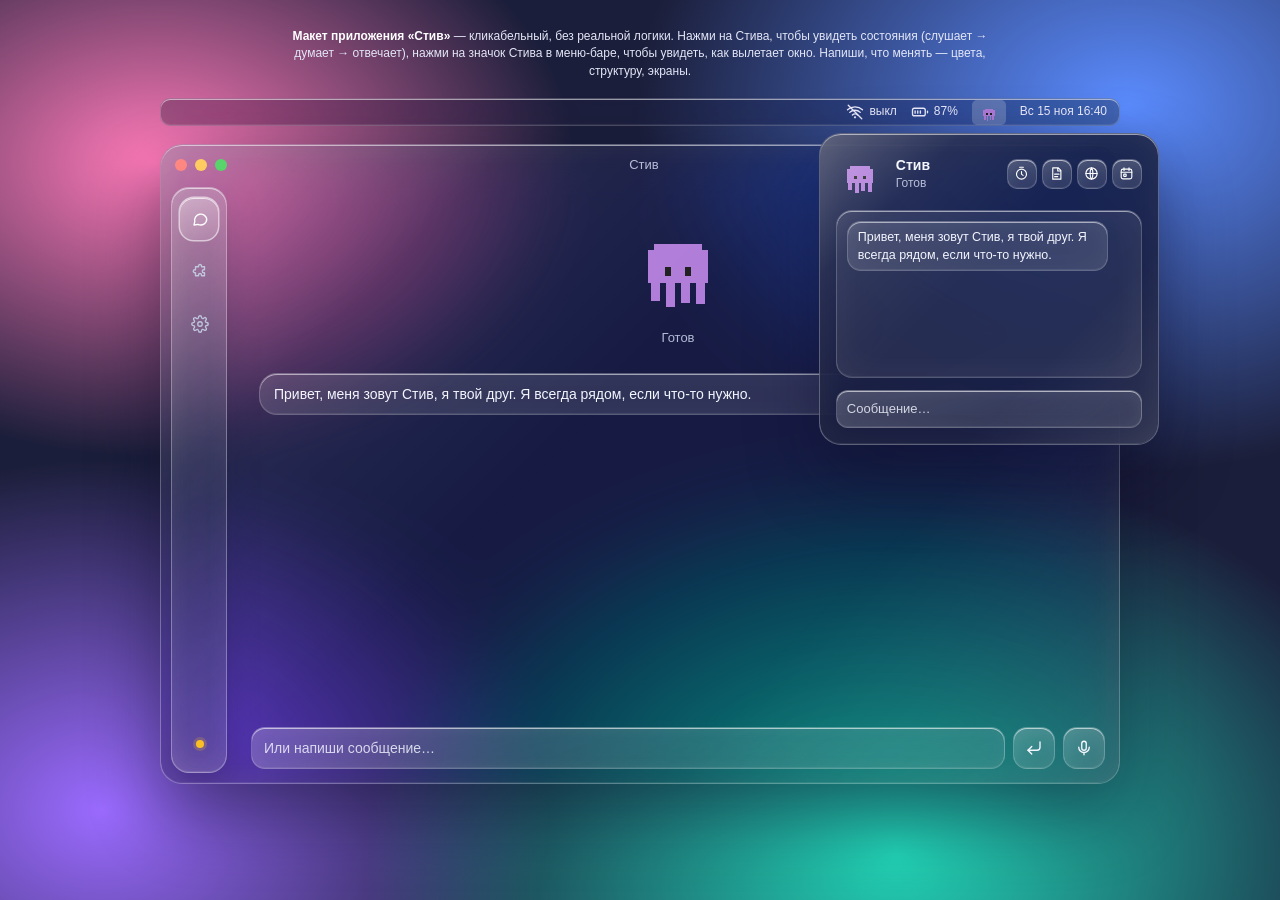
==== commit 00163ed0: "Mockup: joy only on trigger words; popover flies out of the menu bar icon Co-Authored-By: Claude Son" ====
--- a/mockup/index.html
+++ b/mockup/index.html
@@ -504,6 +504,29 @@
   .side button{padding:11px 11px}
   /* бегунок снова прозрачный; заливка доходит до его левого края и не просвечивает внутри */
   .gs-fill{width:calc((100% - 38px) * var(--f) + 10px)}
+  /* заливка занимает всю шкалу (0..100%), бегунок стоит серединой на её конце и может выходить за границы */
+  .gs{margin:0 20px}
+  .gs-fill{width:calc(100% * var(--f))}
+  .gs-thumb{left:calc(100% * var(--f) - 19px)}
+  .gs.zero .gs-fill{opacity:0}
+  /* глаза следят за текстом, который печатают */
+  .a-follow .st-eyes{transform:translate(var(--ex,0px),var(--ey,4px));transition:transform .18s steps(3)}
+  .a-follow .st-eye{transform:scale(1.1)}
+  .glassrow .gs{width:96px;margin:0 8px 0 12px}
+  .glassrow>div:first-child{min-width:104px}
+  /* всплывающее окно живёт под значком в меню-баре и вылетает из него */
+  .stage{grid-template-columns:1fr !important}
+  .pop-wrap{position:absolute;z-index:60;width:340px;max-width:calc(100vw - 16px);top:0;left:0;margin:0;
+            opacity:0;pointer-events:none;transform-origin:var(--ox,85%) 0}
+  .pop-wrap .cap{display:none}
+  .pop-wrap.open{opacity:1;pointer-events:auto;animation:popin .42s cubic-bezier(.2,1.25,.32,1) backwards}
+  .pop-wrap.closing{opacity:1;pointer-events:none;animation:popout .2s cubic-bezier(.4,0,1,1) both}
+  @keyframes popin{0%{opacity:0;transform:translateY(-16px) scale(.8)}55%{opacity:1}100%{opacity:1;transform:none}}
+  @keyframes popout{from{opacity:1;transform:none}to{opacity:0;transform:translateY(-12px) scale(.88)}}
+  .tray{transition:background .15s}
+  @media(prefers-reduced-motion:reduce){.pop-wrap.open,.pop-wrap.closing{animation:none}}
+  /* поверх окон: плотнее, чтобы то, что под ним, не мешало читать */
+  .pop-wrap .pop{background:rgba(26,30,60,.88)}
 </style>
 </head>
 <body>
@@ -593,12 +616,12 @@
 </symbol></svg>
 
 <p class="note"><b>Макет приложения «Стив»</b> — кликабельный, без реальной логики. Нажми на Стива, чтобы увидеть состояния
-(слушает → думает → отвечает), загляни во вкладки слева и в меню-бар. Напиши, что менять — цвета, структуру, экраны.</p>
+(слушает → думает → отвечает), нажми на значок Стива в меню-баре, чтобы увидеть, как вылетает окно. Напиши, что менять — цвета, структуру, экраны.</p>
 
 <div class="menubar">
   <span style="display:flex;gap:5px;align-items:center"><svg class="i"><use href="#i-wifi"/></svg> выкл</span>
   <span style="display:flex;gap:5px;align-items:center"><svg class="i"><use href="#i-bat"/></svg> 87%</span>
-  <span class="tray on" id="tray" title="Стив"><span class="trayico" id="trayico"></span></span>
+  <span class="tray" id="tray" title="Стив"><span class="trayico" id="trayico"></span></span>
   <span>Вс 15 ноя 16:40</span>
 </div>
 
@@ -718,6 +741,9 @@
 
 // демо-ответы
 const demo=[
+  [/спасибо|благодар|thank/i,'да не за что',''],
+  [/пожалуйста/i,'обращайся',''],
+  [/молодец|умница|умничка|супер|отлично|круто|классно|good job|well done/i,'ага, стараюсь',''],
   [/календар|событи|23 нояб/i,'Добавил в «Календарь» событие «Зал»: 23 ноября, 17:00–19:00.','Calendar.create_event(title="Зал", start="2026-11-23 17:00", end="2026-11-23 19:00")'],
   [/секундомер|stopwatch/i,'Запустил секундомер в «Часах».','Clock.start_stopwatch()'],
   [/таймер|timer/i,'Поставил таймер в «Часах». Скажу, когда сработает.','Clock.start_timer(seconds=300)'],
@@ -747,7 +773,7 @@
     add(q,true);setState('thinking','Думаю…');
     setTimeout(()=>{
       const m=demo.find(d=>d[0].test(q))||[0,'Я пока тестовый макет, но в настоящей версии отвечу на это сам, офлайн.',''];
-      const answer=()=>{add(m[1],false,m[2]);setState('speaking','Выполняю…');
+      const answer=()=>{add(m[1],false,m[2]);setState('speaking','Выполняю…');if(JOY.test(q))stPlay('happy');
         setTimeout(()=>{setState('','Скажи «Привет, Стив» или нажми на Стива');busy=false},1800)};
       if(m[2]){setState('working','Выполняю…');setTimeout(answer,900)}else answer();
     },1100);
@@ -781,7 +807,7 @@
 $('#wwSave').onclick=()=>{$('#wwShow').textContent='«'+$('#wwPhrase').value+'»';$('#ww').classList.remove('on')};
 
 // прозрачность стекла
-function setGlass(p){document.documentElement.style.setProperty('--a',(0.9-p/100*0.85).toFixed(3));$('#glassV').textContent=p+'%';$('#gs').style.setProperty('--f',p/100);$('#gs').setAttribute('aria-valuenow',p);$('#glass').style.setProperty('--p',p+'%');try{localStorage.setItem('glass',p)}catch(e){}}
+function setGlass(p){document.documentElement.style.setProperty('--a',(0.9-p/100*0.85).toFixed(3));$('#glassV').textContent=p+'%';$('#gs').style.setProperty('--f',p/100);$('#gs').classList.toggle('zero',p===0);$('#gs').setAttribute('aria-valuenow',p);$('#glass').style.setProperty('--p',p+'%');try{localStorage.setItem('glass',p)}catch(e){}}
 $('#glass').oninput=e=>setGlass(+e.target.value);
 try{const g=localStorage.getItem('glass');if(g!==null){$('#glass').value=g}}catch(e){}
 setGlass(+$('#glass').value);
@@ -1091,8 +1117,8 @@
 (function(){
   const gs=$('#gs'),inp=$('#glass'),W=38;
   const set=v=>{v=Math.max(0,Math.min(100,Math.round(v)));inp.value=v;inp.dispatchEvent(new Event('input'))};
-  const fromX=x=>{const r=gs.getBoundingClientRect();return (x-r.left-W/2)/(r.width-W)*100};
-  gs.addEventListener('pointerdown',e=>{gs.setPointerCapture(e.pointerId);set(fromX(e.clientX));
+  const fromX=x=>{const r=gs.getBoundingClientRect();return (x-r.left)/r.width*100};
+  gs.addEventListener('pointerdown',e=>{try{gs.setPointerCapture(e.pointerId)}catch(_){}set(fromX(e.clientX));
     const mv=ev=>set(fromX(ev.clientX)),up=()=>{gs.removeEventListener('pointermove',mv);gs.removeEventListener('pointerup',up)};
     gs.addEventListener('pointermove',mv);gs.addEventListener('pointerup',up)});
   gs.addEventListener('keydown',e=>{
@@ -1104,6 +1130,50 @@
   });
   setGlass(+inp.value);
 })();
+
+// Стив следит глазами за набираемым текстом: взгляд вниз и вслед за кареткой слева направо
+function followCaret(el){
+  const col=el.value.slice(0,el.selectionStart).split('\n').pop().length;      // позиция каретки в текущей строке
+  const frac=Math.min(1,col/36);
+  const ex=(-6+12*frac).toFixed(1)+'px';
+  STEVES.forEach(e=>{e.style.setProperty('--ex',ex);e.style.setProperty('--ey','4px')});
+}
+['#inp','#inp2'].forEach(id=>{
+  const el=$(id);
+  const upd=()=>{
+    if(!el.value.trim())return;                 // пустое поле: обычное состояние
+    if(stAnim!=='follow')stPlay('follow',true);  // перекрывает общую позу «Слушает»
+    followCaret(el);
+  };
+  el.addEventListener('input',upd);
+  el.addEventListener('keyup',upd);
+  el.addEventListener('click',upd);
+  el.addEventListener('blur',()=>{if(stAnim==='follow'&&!busy)stClear()});
+});
+
+// слова-триггеры радости: только на них Стив радуется
+const JOY=/спасибо|благодар|пожалуйста|молодец|умница|умничка|супер|отлично|круто|классно|thank|good job|well done/i;
+
+// всплывающее окно вылетает из значка Стива в меню-баре
+const popw=$('.pop-wrap'),tray=$('#tray');
+function placePop(){
+  const r=tray.getBoundingClientRect(),w=Math.min(340,innerWidth-16);
+  const left=Math.max(8,Math.min(r.left+r.width/2-w/2,innerWidth-w-8));
+  popw.style.left=(left+scrollX)+'px';popw.style.top=(r.bottom+scrollY+8)+'px';
+  popw.style.setProperty('--ox',(r.left+r.width/2-left)+'px');      // откуда «вылетает»
+}
+let popTimer=null;
+function openPop(){clearTimeout(popTimer);placePop();popw.classList.remove('closing');popw.classList.remove('open');void popw.offsetWidth;popw.classList.add('open');tray.classList.add('on')}
+function closePop(){
+  if(!popw.classList.contains('open'))return;
+  tray.classList.remove('on');popw.classList.remove('open');popw.classList.add('closing');
+  popTimer=setTimeout(()=>popw.classList.remove('closing'),220);
+}
+tray.onclick=()=>{popw.classList.contains('open')?closePop():openPop()};
+document.addEventListener('mousedown',e=>{if(popw.classList.contains('open')&&!popw.contains(e.target)&&!tray.contains(e.target))closePop()});
+document.addEventListener('keydown',e=>{if(e.key==='Escape'&&popw.classList.contains('open')&&!document.querySelector('.modal.on')&&!hkRec)closePop()});
+addEventListener('resize',()=>{if(popw.classList.contains('open'))placePop()});
+setTimeout(openPop,600);                                              // первый показ: сразу видно, как он вылетает
 </script>
 </body>
 </html>
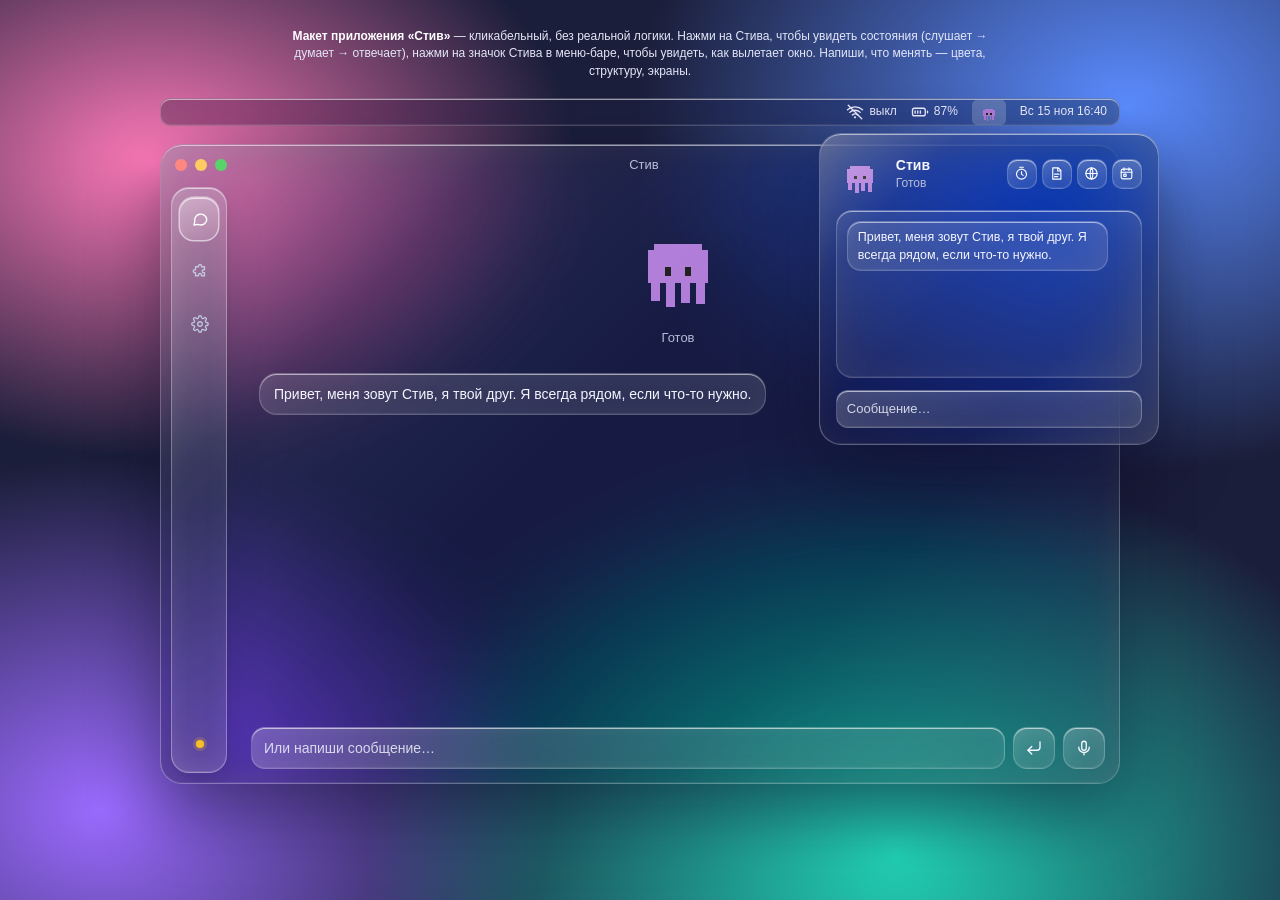
==== commit 61a32469: "Mockup: concrete task presets, bubble width follows text, popover uses app glass transparency Co-Aut" ====
--- a/mockup/index.html
+++ b/mockup/index.html
@@ -527,6 +527,12 @@
   @media(prefers-reduced-motion:reduce){.pop-wrap.open,.pop-wrap.closing{animation:none}}
   /* поверх окон: плотнее, чтобы то, что под ним, не мешало читать */
   .pop-wrap .pop{background:rgba(26,30,60,.88)}
+  /* пузырь сообщения по ширине текста */
+  .chat>.msg,.pchat>.msg{width:fit-content;align-self:flex-start;max-width:min(92%,520px)}
+  .chat>.msg.me,.pchat>.msg.me{align-self:flex-end}
+  .pchat>.msg{max-width:92%}
+  /* всплывающее окно: та же прозрачность Liquid Glass, что у приложения (ползунок в настройках) */
+  .pop-wrap .pop{background:var(--bg)}
 </style>
 </head>
 <body>
@@ -750,7 +756,7 @@
   [/заметк|запиши|note/i,'Создал заметку в «Заметках».','Notes.create_note(text="…")'],
   [/safari|открой|open/i,'Открываю Safari.','open_app(name="Safari")'],
   [/врем|час|time/i,'Сейчас 16:40, воскресенье.','get_time()'],
-  [/громк|тише|громче/i,'Сделал потише.','set_volume(percent=30)'],
+  [/громк|тише|громче/i,'громкость 30%','set_volume(percent=30)'],
   [/батаре|заряд|battery/i,'Заряд 87%, ноутбук не на зарядке.','battery()'],
 ];
 function add(text,me,tool){
@@ -773,7 +779,7 @@
     add(q,true);setState('thinking','Думаю…');
     setTimeout(()=>{
       const m=demo.find(d=>d[0].test(q))||[0,'Я пока тестовый макет, но в настоящей версии отвечу на это сам, офлайн.',''];
-      const answer=()=>{add(m[1],false,m[2]);setState('speaking','Выполняю…');if(JOY.test(q))stPlay('happy');
+      const answer=()=>{add(m[1],false,m[2].replace('seconds=300','seconds='+((q.match(/(\d+)\s*мин/)||[0,5])[1]*60)));setState('speaking','Выполняю…');if(JOY.test(q))stPlay('happy');
         setTimeout(()=>{setState('','Скажи «Привет, Стив» или нажми на Стива');busy=false},1800)};
       if(m[2]){setState('working','Выполняю…');setTimeout(answer,900)}else answer();
     },1100);
@@ -897,11 +903,11 @@
   'l-wallet',
   'l-zap'];
 let skills=[
-  {n:'Приложения',d:'Открывает Safari и любые программы на Mac',c:'Открой Safari',i:'i-globe'},
-  {n:'Таймер и секундомер',d:'Запускает их в стандартном приложении «Часы»',c:'Таймер на 10 минут',i:'i-timer'},
-  {n:'Заметки',d:'Создаёт заметки в приложении «Заметки»',c:'Запиши: купить молоко',i:'i-note'},
-  {n:'Календарь',d:'Добавляет события в приложение «Календарь»',c:'23 ноября с 17 до 19 событие Зал',i:'i-calendar'},
-  {n:'Громкость и система',d:'Звук, батарея, время и дата',c:'Сделай потише, 30%',i:'i-vol'}];
+  {n:'Открыть Safari',d:'Открывает Safari на Mac',c:'Открой Safari',i:'i-globe'},
+  {n:'Таймер на 10 минут',d:'Запускает таймер на 10 минут в приложении «Часы»',c:'Таймер на 10 минут',i:'i-timer'},
+  {n:'Новая заметка',d:'Создаёт новую заметку в приложении «Заметки»',c:'Запиши заметку: купить молоко',i:'i-note'},
+  {n:'Событие в календаре',d:'Добавляет событие в приложение «Календарь»',c:'23 ноября с 17 до 19 событие Зал',i:'i-calendar'},
+  {n:'Громкость 30%',d:'Системный звук становится на уровень 30%',c:'Громкость 30%',i:'i-vol'}];
 const esc=t=>t.replace(/[&<>"]/g,m=>({'&':'&amp;','<':'&lt;','>':'&gt;','"':'&quot;'}[m]));
 const sv=id=>`<svg class="i"><use href="#${id}"/></svg>`;
 function drawSkills(){
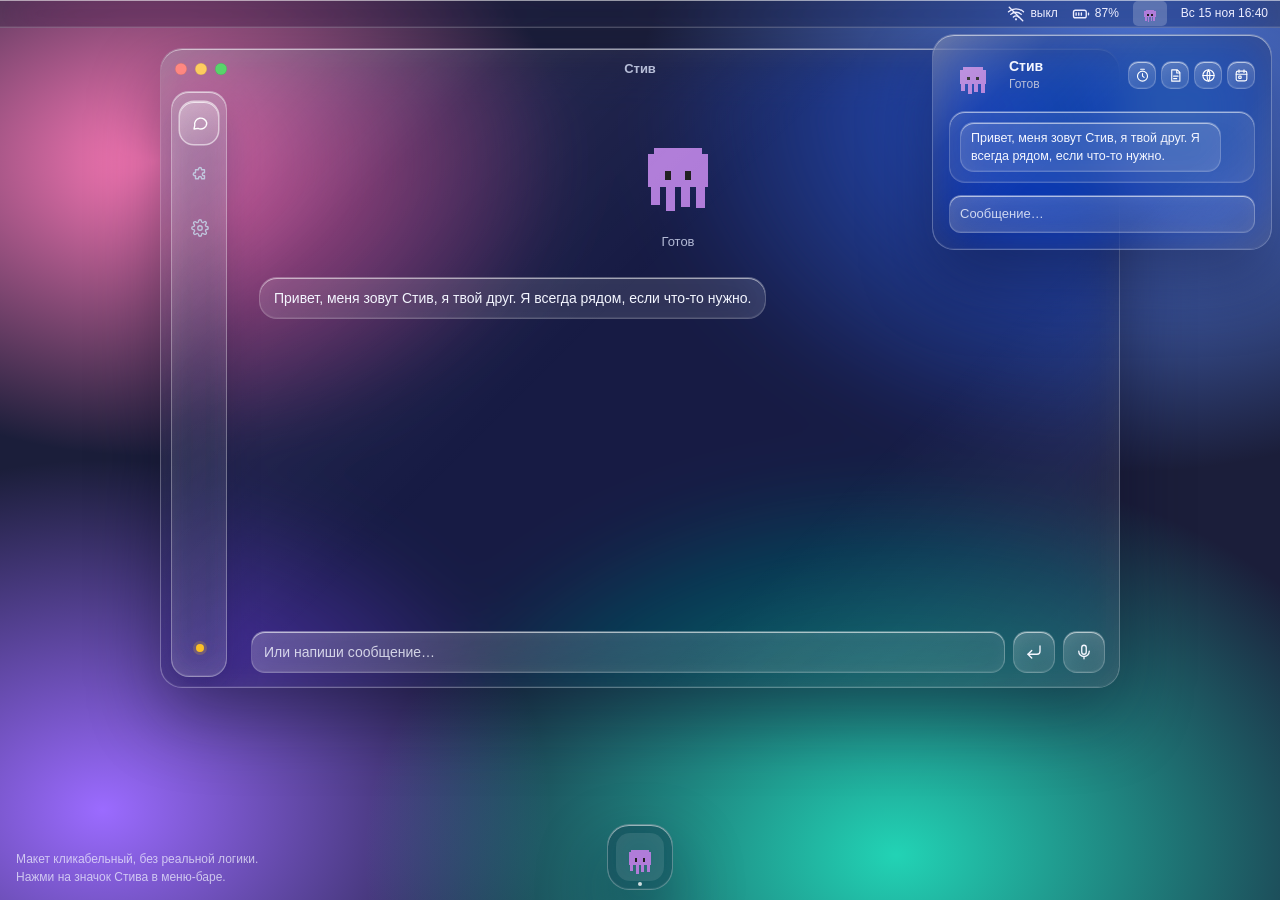
==== commit 3cc25916: "Refactor mockup into modules; working window chrome (drag, resize, close, minimize, zoom, Dock); own" ====
--- a/mockup/index.html
+++ b/mockup/index.html
@@ -1,1185 +1,301 @@
 <!doctype html>
 <html lang="ru">
 <head>
-<meta charset="utf-8">
-<title>Стив — макет</title>
-<meta name="viewport" content="width=device-width,initial-scale=1">
-<style>
-  :root{
-    --a:.39;            /* плотность стекла: меняется ползунком в настройках */
-    --blur:28px;
-    --bg:rgba(24,28,52,var(--a));
-    --panel:rgba(255,255,255,calc(var(--a)*.16));
-    --panel2:rgba(255,255,255,calc(var(--a)*.26));
-    --line:rgba(255,255,255,.2);
-    --text:#f4f6ff; --muted:#b4bbd6; --accent:#8fa9ff; --accent2:#c4a0ff;
-    --ok:#6ee7a0; --warn:#fbbf24;
-    --rim:inset 0 1px 0 rgba(255,255,255,.55), inset 0 -1px 0 rgba(255,255,255,.08), inset 0 0 36px rgba(255,255,255,.05);
-  }
-  *{box-sizing:border-box;margin:0}
-  body{font:14px/1.45 -apple-system,BlinkMacSystemFont,"SF Pro Text",sans-serif;color:var(--text);
-       background:
-         radial-gradient(600px 420px at 12% 18%,#ff7ab8 0,transparent 70%),
-         radial-gradient(700px 520px at 88% 12%,#5b8cff 0,transparent 70%),
-         radial-gradient(760px 560px at 70% 95%,#22d3b5 0,transparent 70%),
-         radial-gradient(640px 500px at 8% 90%,#9b6bff 0,transparent 70%),
-         #1b1e3a;background-attachment:fixed;
-       min-height:100vh;display:flex;flex-direction:column;align-items:center;padding:28px 16px;gap:18px}
-  .note{color:#e3e6f7;font-size:12px;text-align:center;max-width:720px}
-  .note b{color:#fff}
-
-  /* menu bar */
-  .menubar{width:min(960px,100%);height:28px;background:rgba(20,22,40,calc(var(--a)*.9));backdrop-filter:blur(var(--blur)) saturate(180%);-webkit-backdrop-filter:blur(var(--blur)) saturate(180%);border:1px solid rgba(255,255,255,.22);box-shadow:var(--rim);border-radius:10px;display:flex;
-           align-items:center;justify-content:flex-end;gap:14px;padding:0 12px;font-size:12px;color:#eef}
-  .tray{cursor:pointer;display:flex;align-items:center;gap:6px;padding:2px 8px;border-radius:5px}
-  .tray:hover,.tray.on{background:rgba(255,255,255,.2)}
-  .dot{width:8px;height:8px;border-radius:50%;background:var(--ok)}
-
-  .stage{width:min(960px,100%);display:grid;grid-template-columns:1fr 300px;gap:18px;align-items:start}
-  @media(max-width:900px){.stage{grid-template-columns:1fr !important}}
-
-  /* window */
-  .win{background:var(--bg);backdrop-filter:blur(var(--blur)) saturate(180%);-webkit-backdrop-filter:blur(var(--blur)) saturate(180%);
-       border:1px solid rgba(255,255,255,.3);border-radius:22px;overflow:hidden;
-       box-shadow:0 30px 70px rgba(10,10,40,.45),var(--rim);display:flex;flex-direction:column;height:640px}
-  .win::before,.pop::before{content:"";position:absolute;inset:0;border-radius:inherit;pointer-events:none;z-index:4;
-       background:linear-gradient(135deg,rgba(255,255,255,.28) 0,rgba(255,255,255,.06) 22%,transparent 45%,transparent 70%,rgba(255,255,255,.1) 100%)}
-  .titlebar{height:40px;background:rgba(255,255,255,calc(var(--a)*.1));border-bottom:1px solid var(--line);display:flex;align-items:center;padding:0 14px;gap:8px}
-  .tl{width:12px;height:12px;border-radius:50%}
-  .tl.r{background:#ff5f57}.tl.y{background:#febc2e}.tl.g{background:#28c840}
-  .titlebar .t{flex:1;text-align:center;color:var(--muted);font-size:13px;margin-right:52px}
-  .body{flex:1;display:flex;min-height:0}
-  .side{width:168px;background:rgba(255,255,255,calc(var(--a)*.1));border-right:1px solid var(--line);padding:12px 8px;display:flex;flex-direction:column;gap:2px}
-  .side button{all:unset;cursor:pointer;padding:9px 12px;border-radius:12px;color:var(--muted);display:flex;gap:10px;align-items:center;transition:.15s}
-  .side button:hover{background:var(--panel2)}
-  .side button.on{background:rgba(255,255,255,.2);color:var(--text);box-shadow:var(--rim)}
-  .side .sp{flex:1}
-  .offline{font-size:11px;color:var(--ok);padding:8px 10px;display:flex;gap:6px;align-items:center}
-
-  .view{flex:1;display:none;flex-direction:column;min-width:0}
-  .view.on{display:flex}
-
-  /* chat view */
-  .orbwrap{padding:22px 0 8px;display:flex;flex-direction:column;align-items:center;gap:10px}
-  .orb{width:112px;height:112px;cursor:pointer;position:relative}
-  .orb::after{content:"";position:absolute;inset:-8px;border:2px solid var(--accent2);opacity:0;pointer-events:none}
-  .orb.listening::after{animation:ring 1.2s steps(6) infinite}
-  @keyframes ring{from{opacity:.8;transform:scale(.95)}to{opacity:0;transform:scale(1.3)}}
-  .state{color:var(--muted);font-size:13px;height:18px}
-
-  .chat{flex:1;overflow:auto;padding:10px 22px;display:flex;flex-direction:column;gap:10px}
-  .msg{white-space:pre-wrap;max-width:78%;padding:10px 14px;border-radius:18px;background:var(--panel2);border:1px solid var(--line);box-shadow:var(--rim)}
-  .msg.me{align-self:flex-end;background:rgba(143,169,255,.38)}
-  .msg .tool{display:block;margin-top:6px;font-size:12px;color:var(--ok);font-family:ui-monospace,Menlo,monospace}
-  .composer{display:flex;gap:8px;padding:12px 16px;border-top:1px solid var(--line)}
-  .composer input{flex:1;background:var(--panel2);border:1px solid var(--line);border-radius:14px;box-shadow:var(--rim);padding:10px 12px;color:var(--text);font:inherit;outline:none}
-  .composer input:focus{border-color:var(--accent)}
-  .btn{background:linear-gradient(180deg,#b5c6ff,#8fa9ff);color:#0b1230;border:0;border-radius:14px;padding:0 16px;font:inherit;font-weight:600;cursor:pointer;box-shadow:inset 0 1px 0 rgba(255,255,255,.7);display:inline-flex;align-items:center;gap:6px;justify-content:center}
-  .btn.ghost{background:var(--panel2);color:var(--text);border:1px solid var(--line);box-shadow:var(--rim)}
-
-  /* settings & skills */
-  .pad{padding:22px;overflow:auto}
-  h2{font-size:18px;margin-bottom:4px}
-  .sub{color:var(--muted);margin-bottom:16px}
-  .row{display:flex;align-items:center;justify-content:space-between;gap:14px;padding:12px 0;border-bottom:1px solid var(--line)}
-  .row small{display:block;color:var(--muted)}
-  select,.kbd{background:var(--panel2);border:1px solid var(--line);color:var(--text);border-radius:10px;padding:6px 10px;font:inherit}
-  .sw{width:40px;height:24px;border-radius:12px;background:rgba(255,255,255,.22);box-shadow:inset 0 1px 3px rgba(0,0,0,.25);position:relative;cursor:pointer;flex:none;transition:.2s}
-  .sw::after{content:"";position:absolute;top:2px;left:2px;width:20px;height:20px;box-shadow:0 1px 3px rgba(0,0,0,.35);border-radius:50%;background:#fff;transition:.2s}
-  .sw.on{background:var(--accent)}.sw.on::after{left:18px}
-  .grid{display:grid;grid-template-columns:repeat(2,minmax(0,1fr));gap:12px}
-  @media(max-width:560px){.grid{grid-template-columns:minmax(0,1fr)}}
-  .card{background:var(--panel2);border:1px solid var(--line);border-radius:18px;padding:14px;box-shadow:var(--rim)}
-  .card .ic{width:36px;height:36px;border-radius:12px;display:grid;place-items:center;background:rgba(255,255,255,.18);box-shadow:var(--rim);color:#fff}
-  .card h3{font-size:14px;margin:6px 0 2px}
-  .card p{color:var(--muted);font-size:12px;margin-bottom:10px}
-  .card .cmd{font-size:12px;color:var(--accent);font-style:italic}
-  .bar{height:6px;background:rgba(255,255,255,.2);border-radius:3px;overflow:hidden;margin-top:6px}
-  .bar i{display:block;height:100%;background:linear-gradient(90deg,var(--accent),var(--accent2))}
-
-  /* popover */
-  .pop{position:relative;overflow:hidden;background:var(--bg);backdrop-filter:blur(var(--blur)) saturate(180%);-webkit-backdrop-filter:blur(var(--blur)) saturate(180%);border:1px solid rgba(255,255,255,.3);border-radius:22px;padding:16px;box-shadow:0 30px 70px rgba(10,10,40,.45),var(--rim);display:flex;flex-direction:column;gap:12px}
-  .pop .orb{width:72px;height:72px}
-  .pop .top{display:flex;align-items:center;gap:12px}
-  .pop .q{display:grid;grid-template-columns:1fr 1fr;gap:8px}
-  .pop .q button{all:unset;cursor:pointer;background:var(--panel2);border:1px solid var(--line);border-radius:14px;box-shadow:var(--rim);padding:10px;display:flex;gap:8px;align-items:center;justify-content:center;font-size:13px}
-  .pop .q button:hover{border-color:var(--accent)}
-  .pop-wrap{display:flex;flex-direction:column;gap:8px}
-  .cap{color:#e3e6f7;font-size:12px}
-  .hint{color:var(--muted);font-size:12px}
-
-  /* окно записи слова активации */
-  .win{position:relative}
-  .modal{position:absolute;inset:0;display:none;align-items:center;justify-content:center;z-index:5}
-  .modal.on{display:flex}
-  .modal::before{content:"";position:absolute;inset:0;background:rgba(10,12,34,.32);backdrop-filter:blur(20px) saturate(140%);-webkit-backdrop-filter:blur(20px) saturate(140%)}
-  .dlg{position:relative}
-  .dlg{width:440px;max-width:92%;background:rgba(24,27,52,.9);border:1px solid rgba(255,255,255,.16);border-radius:22px;padding:20px;box-shadow:0 20px 60px rgba(0,0,0,.55)}
-  .dlg h2{margin-bottom:2px}
-  .dlg .field{width:100%;background:var(--panel2);border:1px solid var(--line);border-radius:14px;padding:10px 12px;color:var(--text);font:inherit;font-size:16px;outline:none;margin:6px 0 14px}
-  .dlg .field:focus{border-color:var(--accent)}
-  .say{background:var(--panel);border:1px dashed rgba(255,255,255,.3);border-radius:16px;padding:14px;text-align:center;margin-bottom:12px}
-  .say big{display:block;font-size:20px;margin:4px 0 8px}
-  .wave{display:flex;align-items:center;justify-content:center;gap:3px;height:36px}
-  .wave i{width:4px;height:6px;background:var(--muted);border-radius:2px;transition:height .08s}
-  .wave.rec i{background:var(--accent2)}
-  .samples{display:flex;gap:8px;margin-bottom:14px}
-  .samples div{flex:1;text-align:center;padding:8px;border-radius:12px;background:var(--panel2);border:1px solid var(--line);font-size:12px;color:var(--muted)}
-  .samples div.done{color:var(--ok);border-color:var(--ok)}
-  .samples div.cur{border-color:var(--accent);color:var(--text)}
-  .acts{display:flex;gap:8px;justify-content:flex-end}
-  .acts .btn{padding:9px 16px}
-  .btn[disabled]{opacity:.4;cursor:default}
-  .rec-btn{background:linear-gradient(180deg,#ff8f88,#ff5f57);color:#fff}
-  .rdot{width:9px;height:9px;border-radius:50%;background:#fff}
-
-  /* иконки */
-  svg.i{width:18px;height:18px;fill:none;stroke:currentColor;stroke-width:1.8;stroke-linecap:round;stroke-linejoin:round;flex:none}
-  .card .ic svg.i{width:20px;height:20px}
-  /* ползунок прозрачности */
-  .rng{display:flex;align-items:center;gap:10px}.rng b{min-width:38px;text-align:right;font-weight:600}
-  .row>div:first-child{flex:1 1 120px;min-width:0}
-  .row{flex-wrap:nowrap}
-  .row>:not(:first-child){flex:none}
-  .rng input{width:90px}
-  .state{text-align:center;padding:0 12px}
-  .side{width:150px}
-  .kbd{white-space:nowrap}
-  .stage{grid-template-columns:1fr 340px}
-  .pop .orb{width:48px;height:48px;flex:none}
-  .pop .top{min-width:0}.pop .who{min-width:0;flex:1 1 auto}.pop .who b{display:block}.pop .who .hint{white-space:nowrap;overflow:hidden;text-overflow:ellipsis}
-  .qs{margin-left:auto;display:flex;gap:5px;flex:none}
-  .qb{all:unset;cursor:pointer;width:28px;height:28px;border-radius:10px;flex:none;display:grid;place-items:center;background:var(--panel2);border:1px solid var(--line);box-shadow:var(--rim);color:#fff;transition:.15s}
-  .qb:hover{background:rgba(255,255,255,.3)}
-  .qb svg.i{width:15px;height:15px}
-  .pchat{height:168px;overflow:auto;display:flex;flex-direction:column;gap:6px;padding:10px;border-radius:16px;background:var(--panel);border:1px solid var(--line);box-shadow:var(--rim)}
-  .pchat .msg{max-width:92%;font-size:12.5px;padding:6px 10px;border-radius:14px}
-  .pform{display:flex;gap:6px}
-  .pform input{flex:1;min-width:0;background:var(--panel2);border:1px solid var(--line);border-radius:12px;padding:8px 10px;color:var(--text);font:inherit;font-size:13px;outline:none}
-  .pform .btn{height:34px}
-  .qsel{display:grid;grid-template-columns:1fr 1fr;gap:6px}
-  input::placeholder{color:rgba(230,234,255,.65)}
-
-  /* навыки */
-  .chead{display:flex;align-items:center;gap:10px;margin-bottom:8px}
-  .chead h3{flex:1;min-width:0;margin:0;font-size:14px;line-height:1.25;display:-webkit-box;-webkit-line-clamp:2;-webkit-box-orient:vertical;overflow:hidden;overflow-wrap:break-word;hyphens:manual}
-  .card .ic{margin:0;flex:none;border:1px solid var(--line);padding:0}
-  .ic.btn:hover{background:rgba(255,255,255,.3)}
-  .card .ic svg.i,#ncIcon svg.i{width:20px;height:20px}
-  .card.add{border:1.5px dashed rgba(255,255,255,.5);box-shadow:none;background:transparent;cursor:pointer}
-  .card.add:hover{background:rgba(255,255,255,.3)}
-  .card.add p{margin-bottom:0}
-  .ipgrid{display:grid;grid-template-columns:repeat(7,1fr);gap:6px;max-height:250px;overflow:auto;padding:2px}
-  .ipgrid button{all:unset;cursor:pointer;aspect-ratio:1;border-radius:12px;display:grid;place-items:center;background:var(--panel2);border:1px solid var(--line);color:#fff}
-  .ipgrid button:hover{background:rgba(255,255,255,.3)}
-  .ipgrid button.sel{border-color:var(--accent);box-shadow:0 0 0 2px rgba(143,169,255,.5)}
-  .ipgrid svg.i{width:20px;height:20px}
-
-  /* никаких полос прокрутки и горизонтального скролла внутри блоков */
-  .chat,.pchat,.ipgrid,.pad,.dlg,.view{overflow-x:hidden;scrollbar-width:none;-ms-overflow-style:none}
-  .chat::-webkit-scrollbar,.pchat::-webkit-scrollbar,.ipgrid::-webkit-scrollbar,.pad::-webkit-scrollbar,.dlg::-webkit-scrollbar{display:none;width:0;height:0}
-  /* адаптивный текст: всё переносится внутри своей рамки */
-  .win,.pop,.dlg,.card,.msg,.say,.samples div{overflow-wrap:anywhere;min-width:0}
-  .row{min-width:0;overflow-wrap:break-word}
-  .msg{min-width:0;white-space:pre-wrap}
-  .msg .tool{overflow-wrap:anywhere;word-break:break-word;white-space:normal;line-height:1.35}
-  .card .cmd,.card p,.sub,.row small{overflow-wrap:break-word}
-  .chat>*,.pchat>*{max-width:100%}
-  .pop{min-width:0;max-width:100%}
-  .pop-wrap,.win{min-width:0}
-  .stage>*{min-width:0}
-  .dlg h2{padding-right:30px}
-  .xbtn{position:absolute;top:14px;right:14px;width:22px;height:22px;border-radius:50%;background:#ff5f57;border:0;padding:0;cursor:pointer;
-        box-shadow:inset 0 0 0 .5px rgba(0,0,0,.25);transition:filter .15s}
-  .xbtn:hover{filter:brightness(1.1)}
-  .xbtn::before,.xbtn::after{content:"";position:absolute;left:50%;top:50%;width:10px;height:1.8px;margin:-.9px 0 0 -5px;border-radius:1px;background:rgba(77,0,0,.85)}
-  .xbtn::before{transform:rotate(45deg)}.xbtn::after{transform:rotate(-45deg)}
-  .hk{font:inherit;color:var(--text);cursor:pointer;white-space:nowrap;transition:.15s}
-  .hk:hover{background:rgba(255,255,255,.3)}
-  .hk.rec{border-color:var(--accent);box-shadow:0 0 0 2px rgba(143,169,255,.45);color:var(--muted)}
-  /* крестик как в macOS: красный кружок 12 px, × только при наведении */
-  .xbtn{top:16px;right:16px;width:12px;height:12px;box-shadow:inset 0 0 0 .5px rgba(0,0,0,.3)}
-  .xbtn::before,.xbtn::after{width:7px;height:1.4px;margin:-.7px 0 0 -3.5px;opacity:0;transition:opacity .1s}
-  .xbtn:hover::before,.xbtn:hover::after{opacity:1}
-  .qsel{gap:8px;grid-template-columns:repeat(2,minmax(0,1fr));width:100%}
-  .qslot,.qpitem{all:unset;box-sizing:border-box;cursor:pointer;display:flex;align-items:center;gap:10px;min-height:42px;padding:8px 12px;border-radius:14px;
-        background:var(--panel2);border:1px solid var(--line);box-shadow:var(--rim);color:var(--text);min-width:0;transition:.15s}
-  .qslot:hover,.qpitem:hover:not([disabled]){background:rgba(255,255,255,.3)}
-  .qslot svg.i,.qpitem svg.i{width:18px;height:18px}
-  .qname{flex:1;min-width:0;line-height:1.2;display:-webkit-box;-webkit-line-clamp:2;-webkit-box-orient:vertical;overflow:hidden;overflow-wrap:anywhere}
-  .qplist{display:grid;grid-template-columns:repeat(2,minmax(0,1fr));gap:8px;max-height:320px;overflow-y:auto}
-  .qpitem.sel{border-color:var(--accent);box-shadow:0 0 0 2px rgba(143,169,255,.45)}
-  .qpitem[disabled]{opacity:.4;cursor:not-allowed}
-  .seg{display:inline-flex;padding:3px;border-radius:12px;background:var(--panel);border:1px solid var(--line);gap:2px}
-  .seg button{all:unset;box-sizing:border-box;cursor:pointer;padding:6px 11px;border-radius:9px;color:var(--muted);font-size:13px;white-space:nowrap;transition:.15s}
-  .seg button:hover{color:var(--text)}
-  .seg button.on{background:rgba(255,255,255,.24);color:var(--text);box-shadow:var(--rim)}
-  .hk.warn{border-color:#ff5f57;box-shadow:0 0 0 2px rgba(255,95,87,.4);color:var(--text)}
-  .modebtn{font:inherit;color:var(--text);cursor:pointer;white-space:nowrap;min-width:114px;text-align:center;transition:.15s}
-  .modebtn:hover{background:rgba(255,255,255,.3)}
-  svg.i{display:block}
-  .btn{align-items:center}
-  #ncIcon{display:grid;place-items:center}
-  .grid{grid-auto-rows:1fr}
-  .card{display:flex;flex-direction:column;min-height:0}
-  .card p{display:-webkit-box;-webkit-line-clamp:3;-webkit-box-orient:vertical;overflow:hidden}
-  .card .cmd{margin-top:auto;display:-webkit-box;-webkit-line-clamp:2;-webkit-box-orient:vertical;overflow:hidden;overflow-wrap:anywhere}
-  .card.editable{cursor:pointer}
-  .card.editable:hover{background:rgba(255,255,255,.3)}
-  .fw{position:relative}
-  .cnt{position:absolute;right:14px;top:50%;transform:translateY(-50%);font-size:12px;line-height:1;color:var(--muted);opacity:0;transition:opacity .12s;pointer-events:none;white-space:nowrap;font-variant-numeric:tabular-nums}
-  .fw input{padding-right:64px}
-  .fw:focus-within .cnt{opacity:1}
-  .cnt.low{color:#ffb4a8}
-  /* строка ввода: высота фиксирована, растёт только вместе с текстом */
-  .composer{align-items:flex-end}
-  .composer textarea,.pform textarea{flex:1;min-width:0;resize:none;overflow-y:auto;scrollbar-width:none;background:var(--panel2);
-        border:1px solid var(--line);border-radius:14px;box-shadow:var(--rim);color:var(--text);font:inherit;outline:none;line-height:20px;
-        padding:10px 12px;height:42px;max-height:124px;display:block}
-  .pform textarea{font-size:13px;height:38px;padding:8px 10px;border-radius:12px;line-height:20px}
-  .composer textarea::-webkit-scrollbar,.pform textarea::-webkit-scrollbar{display:none}
-  .composer textarea:focus,.pform textarea:focus{border-color:var(--accent)}
-  .pform{align-items:flex-end}
-  .composer .btn{flex:none;white-space:nowrap;height:42px;overflow-wrap:normal;word-break:keep-all}
-  .composer .btn.send{width:42px;padding:0}
-  .composer #mic{width:42px;padding:0}
-/* ============ Стив: части ============ */
-  .st *{transform-box:fill-box}
-  .st-root{transform-box:view-box}
-  .st-body{transform-box:view-box;transform-origin:64px 104px}
-  .st-eyes{transform-box:view-box}
-  .st-eye{transform-origin:50% 50%;transition:transform .5s steps(3)}
-  .st-leg{transform-origin:50% 0;transition:transform .6s steps(3)}
-  .st-mouth{transform-origin:50% 0;opacity:0}
-  .st-fx{opacity:0}
-  .st-z{opacity:0;transform-origin:50% 100%}
-  .st-sleepy{opacity:0}
-
-  /* постоянное лёгкое покачивание */
-  .st-root{animation:bob 1.8s steps(1,end) infinite}
-  @keyframes bob{0%,49%{transform:translateY(0)}50%,100%{transform:translateY(-4px)}}
-
-  /* ============ сон ============ */
-  .st-sleep .st-root{animation:breathe 3.2s steps(1,end) infinite}
-  @keyframes breathe{0%,49%{transform:translateY(9px)}50%,100%{transform:translateY(11px)}}
-  .st-sleep .st-body{transform:scaleY(.95)}
-  .st-sleep .st-eye{transform:scaleY(.14)}
-  .st-sleep .st-leg1{transform:rotate(9deg)}.st-sleep .st-leg2{transform:rotate(3deg)}
-  .st-sleep .st-leg3{transform:rotate(-3deg)}.st-sleep .st-leg4{transform:rotate(-9deg)}
-  .st-sleep .st-z{animation:zfloat 3.6s steps(9,end) infinite}
-  .st-sleep .st-z2{animation-delay:1.2s}.st-sleep .st-z3{animation-delay:2.4s}
-  @keyframes zfloat{
-    0%{opacity:0;transform:translate(0,0) scale(.55)}
-    12%{opacity:1}
-    80%{opacity:1}
-    100%{opacity:0;transform:translate(34px,-52px) scale(1.5)}
-  }
-
-  /* ============ моргание ============ */
-  .a-blink .st-eye{animation:blink .28s steps(1,end) 1}
-  @keyframes blink{0%,100%{transform:scaleY(1)}35%,70%{transform:scaleY(.1)}}
-
-  /* ============ взгляд ============ */
-  .a-lookl .st-eyes{animation:lookl 1.8s steps(2,end) 1}
-  @keyframes lookl{0%,100%{transform:translate(0,0)}15%,80%{transform:translate(-7px,0)}}
-  .a-lookr .st-eyes{animation:lookr 1.8s steps(2,end) 1}
-  @keyframes lookr{0%,100%{transform:translate(0,0)}15%,80%{transform:translate(7px,0)}}
-  .a-around .st-eyes{animation:around 3.6s steps(2,end) 1}
-  @keyframes around{
-    0%,100%{transform:translate(0,0)}
-    10%,28%{transform:translate(-7px,0)}
-    38%,56%{transform:translate(7px,0)}
-    66%,84%{transform:translate(0,-6px)}
-  }
-
-  /* ============ прыжок ============ */
-  .a-hop .st-root{animation:hop 1s steps(1,end) 1}
-  .a-hop .st-body{animation:squash 1s steps(1,end) 1}
-  @keyframes hop{0%,100%{transform:translateY(0)}20%{transform:translateY(-10px)}35%{transform:translateY(-22px)}50%{transform:translateY(-10px)}65%,80%{transform:translateY(0)}90%{transform:translateY(-5px)}}
-  @keyframes squash{0%,16%{transform:scale(1,1)}17%,19%{transform:scale(1.1,.88)}20%,64%{transform:scale(.95,1.06)}65%,78%{transform:scale(1.1,.88)}79%,100%{transform:scale(1,1)}}
-
-  /* ============ покачивание ============ */
-  .a-wiggle .st-body{animation:wiggle 1.4s steps(1,end) 1}
-  @keyframes wiggle{0%,100%{transform:rotate(0)}12%,37%,62%,87%{transform:rotate(-5deg)}25%,50%,75%{transform:rotate(5deg)}}
-
-  /* ============ машет ============ */
-  .a-wave .st-leg4{animation:wave 2.2s steps(1,end) 1}
-  .a-wave .st-eye{transform:scaleY(.55)}
-  @keyframes wave{0%,100%{transform:rotate(0)}8%,40%,72%{transform:rotate(-70deg)}24%,56%,88%{transform:rotate(-35deg)}}
-
-  /* ============ зевает ============ */
-  .a-yawn .st-body{animation:yawnbody 2.6s steps(1,end) 1}
-  .a-yawn .st-eye{animation:yawneye 2.6s steps(1,end) 1}
-  .a-yawn .st-mouth{animation:yawnmouth 2.6s steps(1,end) 1}
-  @keyframes yawnbody{0%,100%{transform:scale(1,1)}20%{transform:scale(1,1.03)}35%,60%{transform:scale(1.03,1.08)}75%{transform:scale(1,1.02)}}
-  @keyframes yawneye{0%,100%{transform:scaleY(1)}20%,80%{transform:scaleY(.15)}}
-  @keyframes yawnmouth{0%,18%{opacity:0;transform:scaleY(.3)}20%{opacity:1;transform:scaleY(1.2)}35%,60%{opacity:1;transform:scaleY(3.4)}75%{opacity:1;transform:scaleY(1.2)}85%,100%{opacity:0;transform:scaleY(.3)}}
-
-  /* ============ задумался ============ */
-  .a-think .st-eyes{animation:thinkeyes 2.8s steps(2,end) 1}
-  .a-think .st-body{animation:tilt 2.8s steps(1,end) 1}
-  .a-think .st-dots{opacity:1}
-  .a-think .st-d1{animation:dot 2.8s steps(1,end) 1}
-  .a-think .st-d2{animation:dot2 2.8s steps(1,end) 1}
-  .a-think .st-d3{animation:dot3 2.8s steps(1,end) 1}
-  @keyframes thinkeyes{0%,100%{transform:translate(0,0)}12%,88%{transform:translate(-6px,-7px)}}
-  @keyframes tilt{0%,100%{transform:rotate(0)}12%,88%{transform:rotate(-3deg)}}
-  @keyframes dot{0%,12%{opacity:0}13%,92%{opacity:1}93%,100%{opacity:0}}
-  @keyframes dot2{0%,32%{opacity:0}33%,92%{opacity:1}93%,100%{opacity:0}}
-  @keyframes dot3{0%,52%{opacity:0}53%,92%{opacity:1}93%,100%{opacity:0}}
-  .st-dots{opacity:0}.st-dots rect{opacity:0}
-
-  /* ============ радуется ============ */
-  .a-happy .st-root{animation:hop 1s steps(1,end) 2}
-  .a-happy .st-body{animation:squash 1s steps(1,end) 2}
-  .a-happy .st-eye{transform:scaleY(.3)}
-  .a-happy .st-sparks{opacity:1}
-  .a-happy .st-sp{animation:spark .5s steps(1,end) 6}
-  .a-happy .st-sp2{animation-delay:.12s}.a-happy .st-sp3{animation-delay:.24s}
-  @keyframes spark{0%,100%{opacity:0;transform:scale(.6)}30%,70%{opacity:1;transform:scale(1)}}
-  .st-sparks{opacity:0}.st-sp{transform-origin:50% 50%}
-
-  /* ============ удивился ============ */
-  .a-surprise .st-root{animation:jump 1.8s steps(1,end) 1}
-  .a-surprise .st-eye{transform:scale(1.35)}
-  .a-surprise .st-bang{opacity:1;animation:bang 1.8s steps(1,end) 1}
-  .a-surprise .st-leg1{transform:rotate(-8deg)}.a-surprise .st-leg4{transform:rotate(8deg)}
-  @keyframes jump{0%,100%{transform:translateY(0)}6%{transform:translateY(-12px)}25%{transform:translateY(-4px)}40%,90%{transform:translateY(0)}}
-  @keyframes bang{0%{opacity:0}5%,85%{opacity:1}100%{opacity:0}}
-  .st-bang{opacity:0}
-
-  /* ============ танцует ============ */
-  .a-dance .st-root{animation:dance 0.8s steps(1,end) 4}
-  .a-dance .st-body{animation:sway 0.8s steps(1,end) 4}
-  .a-dance .st-leg1,.a-dance .st-leg3{animation:legA .8s steps(1,end) 4}
-  .a-dance .st-leg2,.a-dance .st-leg4{animation:legB .8s steps(1,end) 4}
-  .a-dance .st-notes{opacity:1}
-  .a-dance .st-n1{animation:note 1.6s steps(8,end) 2}
-  .a-dance .st-n2{animation:note 1.6s steps(8,end) 2 .8s}
-  @keyframes dance{0%,100%{transform:translateY(0)}25%,75%{transform:translateY(-8px)}50%{transform:translateY(0)}}
-  @keyframes sway{0%,100%{transform:rotate(-5deg)}50%{transform:rotate(5deg)}}
-  @keyframes legA{0%,100%{transform:rotate(14deg)}50%{transform:rotate(-14deg)}}
-  @keyframes legB{0%,100%{transform:rotate(-14deg)}50%{transform:rotate(14deg)}}
-  @keyframes note{0%{opacity:0;transform:translate(0,0)}15%{opacity:1}85%{opacity:1}100%{opacity:0;transform:translate(16px,-44px)}}
-  .st-notes{opacity:0}.st-note{opacity:0}
-
-  /* ============ потягивается (пробуждение) ============ */
-  .a-stretch .st-body{animation:stretch 2.2s steps(1,end) 1}
-  .a-stretch .st-mouth{animation:smallyawn 2.2s steps(1,end) 1}
-  .a-stretch .st-leg1{animation:legspread 2.2s steps(1,end) 1}
-  .a-stretch .st-leg4{animation:legspread2 2.2s steps(1,end) 1}
-  @keyframes stretch{0%,100%{transform:scale(1,1)}10%,45%{transform:scale(.9,1.16)}55%{transform:scale(1.06,.96)}70%{transform:scale(1,1)}}
-  @keyframes smallyawn{0%,40%{opacity:0;transform:scaleY(.3)}45%,65%{opacity:1;transform:scaleY(2.2)}70%,100%{opacity:0}}
-  @keyframes legspread{0%,100%{transform:rotate(0)}12%,45%{transform:rotate(-16deg)}}
-  @keyframes legspread2{0%,100%{transform:rotate(0)}12%,45%{transform:rotate(16deg)}}
-
-  .st-zz{transform:scale(1.7);transform-origin:0 100%}
-
-  /* состояния Стива: слушает, выполняет, говорит; держатся, пока состояние активно */
-  .st.loop *{animation-iteration-count:infinite !important}
-  .a-listen .st-eye{transform:scale(1.2)}
-  .a-listen .st-body{animation:listen 1.6s steps(1,end) infinite}
-  @keyframes listen{0%,100%{transform:rotate(-2.5deg)}50%{transform:rotate(2.5deg)}}
-  .a-work .st-eye{transform:scaleY(.6)}
-  .a-work .st-leg1,.a-work .st-leg3{animation:legA .4s steps(1,end) infinite}
-  .a-work .st-leg2,.a-work .st-leg4{animation:legB .4s steps(1,end) infinite}
-  .a-work .st-root{animation:workbob .4s steps(1,end) infinite}
-  @keyframes workbob{0%,49%{transform:translateY(0)}50%,100%{transform:translateY(-3px)}}
-  .a-talk .st-mouth{opacity:1;animation:talk .36s steps(1,end) infinite}
-  @keyframes talk{0%,100%{transform:scaleY(1.2)}50%{transform:scaleY(3)}}
-  .st-sleep .st-mouth{opacity:0}
-  /* размеры Стива в разных местах */
-  .orb .st,.pop .orb .st{width:100%;height:100%;display:block;overflow:visible}
-  .trayico{display:inline-flex;align-items:center}
-  .trayico .st{width:18px;height:21px;display:block;overflow:hidden}
-  .st.tiny .st-zz{transform:scale(3.4)}
-  .msg .tool{white-space:normal}
-  .hide-tools .msg .tool{display:none}
-  /* ползунок в стиле Liquid Glass */
-  input[type=range]{-webkit-appearance:none;appearance:none;--p:60%;width:150px;height:28px;background:transparent;outline:none;cursor:pointer;margin:0}
-  input[type=range]::-webkit-slider-runnable-track{height:10px;border-radius:999px;
-    background:linear-gradient(90deg,rgba(255,255,255,.62) 0,rgba(255,255,255,.62) var(--p),rgba(255,255,255,.14) var(--p),rgba(255,255,255,.14) 100%);
-    border:1px solid rgba(255,255,255,.28);box-shadow:inset 0 1px 2px rgba(0,0,0,.3),0 0 0 .5px rgba(255,255,255,.08)}
-  input[type=range]::-webkit-slider-thumb{-webkit-appearance:none;width:30px;height:20px;margin-top:-6px;border-radius:999px;
-    background:linear-gradient(180deg,rgba(255,255,255,.95),rgba(235,240,255,.7));border:1px solid rgba(255,255,255,.9);
-    box-shadow:0 3px 10px rgba(10,10,40,.45),inset 0 1px 0 rgba(255,255,255,1),inset 0 -2px 4px rgba(120,130,200,.25);transition:transform .12s}
-  input[type=range]:active::-webkit-slider-thumb{transform:scale(1.08)}
-  input[type=range]:focus-visible::-webkit-slider-thumb{box-shadow:0 0 0 3px rgba(143,169,255,.6),0 3px 10px rgba(10,10,40,.45)}
-  input[type=range]::-moz-range-track{height:10px;border-radius:999px;background:rgba(255,255,255,.14);border:1px solid rgba(255,255,255,.28)}
-  input[type=range]::-moz-range-progress{height:10px;border-radius:999px;background:rgba(255,255,255,.62)}
-  input[type=range]::-moz-range-thumb{width:28px;height:18px;border-radius:999px;background:linear-gradient(180deg,#fff,#e8edff);border:1px solid #fff;box-shadow:0 3px 10px rgba(10,10,40,.45)}
-  .rng b{min-width:44px;font-variant-numeric:tabular-nums}
-  /* боковая панель: только значки, при наведении выезжает с подписями */
-  .body{position:relative;padding-left:64px}
-  .side{position:absolute;left:0;top:0;bottom:0;width:64px;z-index:3;overflow:hidden;transition:width .22s ease,background .22s ease}
-  .side:hover,.side:has(:focus-visible){width:176px;background:rgba(30,34,66,.8);backdrop-filter:blur(24px) saturate(160%);-webkit-backdrop-filter:blur(24px) saturate(160%)}
-  .side button{padding:9px 15px;white-space:nowrap}
-  .lbl{opacity:0;transition:opacity .15s;white-space:nowrap}
-  .side:hover .lbl,.side:has(:focus-visible) .lbl{opacity:1}
-  /* статус сети: офлайн жёлтый, онлайн зелёный */
-  .offline{padding:9px 19px;font-size:12px;cursor:pointer;color:var(--ok);white-space:nowrap}
-  .offline .dot{flex:none;background:var(--ok);box-shadow:0 0 0 3px rgba(110,231,160,.2)}
-  .offline.off{color:#fbbf24}
-  .offline.off .dot{background:#fbbf24;box-shadow:0 0 0 3px rgba(251,191,36,.2)}
-  /* слоты быстрых команд и список выбора: всегда один размер */
-  .qslot,.qpitem{height:56px;min-height:56px;max-height:56px}
-  .qsel{grid-auto-rows:56px}
-  .qplist{grid-auto-rows:56px}
-  /* ползунок прозрачности в одну строку и в стиле Liquid Glass */
-  .glassrow>div:first-child{flex:1 1 90px;min-width:0}
-  .glassrow .rng{flex:none;gap:10px}
-  .glassrow input[type=range]{width:112px;min-width:0}
-  input[type=range]::-webkit-slider-runnable-track{height:12px;border-radius:999px;
-    background:linear-gradient(90deg,rgba(190,208,255,.7) 0,rgba(255,255,255,.78) var(--p),rgba(255,255,255,.13) var(--p),rgba(255,255,255,.13) 100%);
-    border:1px solid rgba(255,255,255,.34);
-    box-shadow:inset 0 2px 3px rgba(10,10,50,.35),inset 0 -1px 0 rgba(255,255,255,.18),0 1px 0 rgba(255,255,255,.12)}
-  input[type=range]::-webkit-slider-thumb{-webkit-appearance:none;width:36px;height:24px;margin-top:-7px;border-radius:999px;
-    background:linear-gradient(180deg,rgba(255,255,255,.62) 0,rgba(255,255,255,.2) 48%,rgba(255,255,255,.1) 52%,rgba(255,255,255,.32) 100%);
-    backdrop-filter:blur(8px) saturate(180%);-webkit-backdrop-filter:blur(8px) saturate(180%);
-    border:1px solid rgba(255,255,255,.85);
-    box-shadow:0 4px 12px rgba(10,10,50,.4),inset 0 1.5px 0 rgba(255,255,255,.95),inset 0 -2px 5px rgba(255,255,255,.28),inset 0 0 10px rgba(255,255,255,.18)}
-  input[type=range]:active::-webkit-slider-thumb{transform:scale(1.06)}
-
-  /* ===== Liquid Glass по руководству Apple: без разделителей, управление плавает отдельными плашками над контентом ===== */
-  .titlebar{border-bottom:none;background:transparent}
-  .composer{border-top:none;padding:10px 14px 14px}
-  .row{border-bottom:none}
-  /* боковая панель: отдельная парящая плашка, углы вложены в скругление окна */
-  .body{padding-left:76px}
-  .side{left:10px;top:2px;bottom:10px;width:56px;padding:10px 8px;border-radius:18px;
-        border:1px solid rgba(255,255,255,.32);
-        background:linear-gradient(160deg,rgba(255,255,255,.2),rgba(255,255,255,.06) 55%,rgba(255,255,255,.12));
-        box-shadow:inset 0 1px 0 rgba(255,255,255,.6),inset 0 -1px 0 rgba(255,255,255,.1),inset 0 0 30px rgba(255,255,255,.05),0 12px 32px rgba(10,10,50,.28);
-        backdrop-filter:blur(26px) saturate(180%);-webkit-backdrop-filter:blur(26px) saturate(180%)}
-  .side:hover,.side:has(:focus-visible){width:180px;background:linear-gradient(160deg,rgba(60,66,120,.62),rgba(40,44,92,.5))}
-  .side button{padding:9px 11px}
-  .offline{padding:9px 16px}
-  /* мягкое растворение контента у краёв вместо линий (scroll edge effect) */
-  .chat{-webkit-mask-image:linear-gradient(to bottom,transparent 0,#000 18px,#000 calc(100% - 18px),transparent 100%);
-        mask-image:linear-gradient(to bottom,transparent 0,#000 18px,#000 calc(100% - 18px),transparent 100%);padding-top:18px;padding-bottom:18px}
-  .pad{-webkit-mask-image:linear-gradient(to bottom,transparent 0,#000 16px,#000 calc(100% - 16px),transparent 100%);
-       mask-image:linear-gradient(to bottom,transparent 0,#000 16px,#000 calc(100% - 16px),transparent 100%);padding-top:22px;padding-bottom:22px}
-  /* строки настроек: отдельные плашки вместо полосок */
-  .pad .row{background:linear-gradient(160deg,rgba(255,255,255,.14),rgba(255,255,255,.05));border:1px solid rgba(255,255,255,.16);
-            border-radius:16px;padding:12px 14px;margin-bottom:8px;
-            box-shadow:inset 0 1px 0 rgba(255,255,255,.4),inset 0 0 22px rgba(255,255,255,.04)}
-  /* поле ввода и кнопки: общий вид стекла с бликом */
-  .composer textarea,.pform textarea,.composer .btn,.qb,.qslot,.qpitem,.kbd,.modebtn,select{
-    background:linear-gradient(160deg,rgba(255,255,255,.2),rgba(255,255,255,.07));
-    box-shadow:inset 0 1px 0 rgba(255,255,255,.6),inset 0 -1px 0 rgba(255,255,255,.08),inset 0 0 18px rgba(255,255,255,.05)}
-  .composer textarea::placeholder,.pform textarea::placeholder{color:rgba(244,246,255,.82)}
-
-  /* боковая панель: заметное выделение при наведении, плотный фон при раскрытии, мгновенное сворачивание после выбора */
-  .side:hover,.side:has(:focus-visible){background:rgba(26,30,60,.92);backdrop-filter:blur(30px) saturate(170%);-webkit-backdrop-filter:blur(30px) saturate(170%)}
-  .side button{border-radius:14px;transition:background .15s,box-shadow .15s,color .15s}
-  .side button:hover{color:#fff;background:linear-gradient(160deg,rgba(255,255,255,.46),rgba(255,255,255,.2));
-    box-shadow:inset 0 1px 0 rgba(255,255,255,.8),inset 0 0 14px rgba(255,255,255,.2),0 5px 16px rgba(10,10,50,.35)}
-  .side button.on{color:#fff;background:linear-gradient(160deg,rgba(255,255,255,.32),rgba(255,255,255,.12));
-    box-shadow:inset 0 1px 0 rgba(255,255,255,.7),0 0 0 1.5px rgba(255,255,255,.6)}
-  .side button.on:hover{background:linear-gradient(160deg,rgba(255,255,255,.5),rgba(255,255,255,.24))}
-  .side.lock,.side.lock:hover,.side.lock:has(:focus-visible){width:56px;
-    background:linear-gradient(160deg,rgba(255,255,255,.2),rgba(255,255,255,.06) 55%,rgba(255,255,255,.12));
-    backdrop-filter:blur(26px) saturate(180%);-webkit-backdrop-filter:blur(26px) saturate(180%)}
-  .side.lock .lbl,.side.lock:hover .lbl{opacity:0}
-  /* свой ползунок: заливка и бегунок строго по центру линии, все края закруглены */
-  #glass{position:absolute;opacity:0;pointer-events:none;width:0;height:0;margin:0}
-  .rng{position:relative}
-  .gs{--f:.6;position:relative;width:112px;height:30px;flex:none;cursor:pointer;touch-action:none;outline:none}
-  .gs::before{content:"";position:absolute;left:0;right:0;top:50%;height:12px;transform:translateY(-50%);border-radius:999px;
-    background:rgba(255,255,255,.14);border:1px solid rgba(255,255,255,.34);box-sizing:border-box;
-    box-shadow:inset 0 2px 3px rgba(10,10,50,.35),inset 0 -1px 0 rgba(255,255,255,.18)}
-  .gs-fill{position:absolute;left:0;top:50%;height:12px;transform:translateY(-50%);border-radius:999px;box-sizing:border-box;
-    width:calc(19px + (100% - 38px) * var(--f));
-    background:linear-gradient(90deg,rgba(190,208,255,.78),rgba(255,255,255,.85));border:1px solid rgba(255,255,255,.4);
-    box-shadow:inset 0 1px 0 rgba(255,255,255,.7)}
-  .gs-thumb{position:absolute;top:50%;left:calc((100% - 38px) * var(--f));width:38px;height:26px;transform:translateY(-50%);border-radius:999px;box-sizing:border-box;
-    background:linear-gradient(180deg,rgba(255,255,255,.6) 0,rgba(255,255,255,.2) 48%,rgba(255,255,255,.1) 52%,rgba(255,255,255,.34) 100%);
-    backdrop-filter:blur(8px) saturate(180%);-webkit-backdrop-filter:blur(8px) saturate(180%);border:1px solid rgba(255,255,255,.85);
-    box-shadow:0 4px 12px rgba(10,10,50,.4),inset 0 1.5px 0 rgba(255,255,255,.95),inset 0 -2px 5px rgba(255,255,255,.28),inset 0 0 10px rgba(255,255,255,.18);
-    transition:transform .12s}
-  .gs:active .gs-thumb{transform:translateY(-50%) scale(1.06)}
-  .gs:focus-visible .gs-thumb{box-shadow:0 0 0 3px rgba(143,169,255,.65),0 4px 12px rgba(10,10,50,.4)}
-  /* больше воздуха между пунктами боковой панели */
-  .side{gap:10px}
-  .side button{padding:11px 11px}
-  /* бегунок снова прозрачный; заливка доходит до его левого края и не просвечивает внутри */
-  .gs-fill{width:calc((100% - 38px) * var(--f) + 10px)}
-  /* заливка занимает всю шкалу (0..100%), бегунок стоит серединой на её конце и может выходить за границы */
-  .gs{margin:0 20px}
-  .gs-fill{width:calc(100% * var(--f))}
-  .gs-thumb{left:calc(100% * var(--f) - 19px)}
-  .gs.zero .gs-fill{opacity:0}
-  /* глаза следят за текстом, который печатают */
-  .a-follow .st-eyes{transform:translate(var(--ex,0px),var(--ey,4px));transition:transform .18s steps(3)}
-  .a-follow .st-eye{transform:scale(1.1)}
-  .glassrow .gs{width:96px;margin:0 8px 0 12px}
-  .glassrow>div:first-child{min-width:104px}
-  /* всплывающее окно живёт под значком в меню-баре и вылетает из него */
-  .stage{grid-template-columns:1fr !important}
-  .pop-wrap{position:absolute;z-index:60;width:340px;max-width:calc(100vw - 16px);top:0;left:0;margin:0;
-            opacity:0;pointer-events:none;transform-origin:var(--ox,85%) 0}
-  .pop-wrap .cap{display:none}
-  .pop-wrap.open{opacity:1;pointer-events:auto;animation:popin .42s cubic-bezier(.2,1.25,.32,1) backwards}
-  .pop-wrap.closing{opacity:1;pointer-events:none;animation:popout .2s cubic-bezier(.4,0,1,1) both}
-  @keyframes popin{0%{opacity:0;transform:translateY(-16px) scale(.8)}55%{opacity:1}100%{opacity:1;transform:none}}
-  @keyframes popout{from{opacity:1;transform:none}to{opacity:0;transform:translateY(-12px) scale(.88)}}
-  .tray{transition:background .15s}
-  @media(prefers-reduced-motion:reduce){.pop-wrap.open,.pop-wrap.closing{animation:none}}
-  /* поверх окон: плотнее, чтобы то, что под ним, не мешало читать */
-  .pop-wrap .pop{background:rgba(26,30,60,.88)}
-  /* пузырь сообщения по ширине текста */
-  .chat>.msg,.pchat>.msg{width:fit-content;align-self:flex-start;max-width:min(92%,520px)}
-  .chat>.msg.me,.pchat>.msg.me{align-self:flex-end}
-  .pchat>.msg{max-width:92%}
-  /* всплывающее окно: та же прозрачность Liquid Glass, что у приложения (ползунок в настройках) */
-  .pop-wrap .pop{background:var(--bg)}
-</style>
+  <meta charset="utf-8">
+  <meta name="viewport" content="width=device-width, initial-scale=1">
+  <title>Стив — макет</title>
+
+  <link rel="stylesheet" href="styles/tokens.css">
+  <link rel="stylesheet" href="styles/base.css">
+  <link rel="stylesheet" href="styles/glass.css">
+  <link rel="stylesheet" href="styles/controls.css">
+  <link rel="stylesheet" href="styles/window.css">
+  <link rel="stylesheet" href="styles/sidebar.css">
+  <link rel="stylesheet" href="styles/chat.css">
+  <link rel="stylesheet" href="styles/presets.css">
+  <link rel="stylesheet" href="styles/settings.css">
+  <link rel="stylesheet" href="styles/dialogs.css">
+  <link rel="stylesheet" href="styles/popover.css">
+  <link rel="stylesheet" href="styles/steve.css">
 </head>
 <body>
-<svg width="0" height="0" style="position:absolute"><defs>
-  <symbol id="i-chat" viewBox="0 0 24 24"><path d="M21 12a8 8 0 0 1-11.6 7.1L4 20l1-4.6A8 8 0 1 1 21 12z"/></symbol>
-  <symbol id="i-puzzle" viewBox="0 0 24 24"><path d="M10 4a2 2 0 1 1 4 0v1h4v4h-1a2 2 0 1 0 0 4h1v4h-4v-1a2 2 0 1 0-4 0v1H6v-4H5a2 2 0 1 1 0-4h1V5h4z"/></symbol>
-  <symbol id="i-gear" viewBox="0 0 24 24"><circle cx="12" cy="12" r="3"/><path d="M19.4 15a1.7 1.7 0 0 0 .3 1.8l.1.1a2 2 0 1 1-2.8 2.8l-.1-.1a1.7 1.7 0 0 0-1.8-.3 1.7 1.7 0 0 0-1 1.5V21a2 2 0 1 1-4 0v-.1a1.7 1.7 0 0 0-1.1-1.5 1.7 1.7 0 0 0-1.8.3l-.1.1a2 2 0 1 1-2.8-2.8l.1-.1a1.7 1.7 0 0 0 .3-1.8 1.7 1.7 0 0 0-1.5-1H3a2 2 0 1 1 0-4h.1a1.7 1.7 0 0 0 1.5-1.1 1.7 1.7 0 0 0-.3-1.8l-.1-.1a2 2 0 1 1 2.8-2.8l.1.1a1.7 1.7 0 0 0 1.8.3H9a1.7 1.7 0 0 0 1-1.5V3a2 2 0 1 1 4 0v.1a1.7 1.7 0 0 0 1 1.5 1.7 1.7 0 0 0 1.8-.3l.1-.1a2 2 0 1 1 2.8 2.8l-.1.1a1.7 1.7 0 0 0-.3 1.8V9a1.7 1.7 0 0 0 1.5 1H21a2 2 0 1 1 0 4h-.1a1.7 1.7 0 0 0-1.5 1z"/></symbol>
-  <symbol id="i-mic" viewBox="0 0 24 24"><rect x="9" y="3" width="6" height="12" rx="3"/><path d="M5 11a7 7 0 0 0 14 0M12 18v3"/></symbol>
-  <symbol id="i-rocket" viewBox="0 0 24 24"><path d="M5 15c-1.5 1.3-2 5-2 5s3.7-.5 5-2M14 4c3-1 6-1 6-1s0 3-1 6l-6 6-4-4zM9 12l-3-1 2-3 3 .5M12 15l1 3 3-2-.5-3"/><circle cx="15" cy="9" r="1"/></symbol>
-  <symbol id="i-timer" viewBox="0 0 24 24"><circle cx="12" cy="13" r="8"/><path d="M12 9v4l2.5 2M9 2h6"/></symbol>
-  <symbol id="i-note" viewBox="0 0 24 24"><path d="M6 3h9l4 4v14H6zM14 3v5h5M9 13h7M9 17h5"/></symbol>
-  <symbol id="i-vol" viewBox="0 0 24 24"><path d="M4 9v6h4l5 4V5L8 9zM16.5 8.5a5 5 0 0 1 0 7M19 6a8.5 8.5 0 0 1 0 12"/></symbol>
-  <symbol id="i-bat" viewBox="0 0 24 24"><rect x="2" y="7" width="17" height="10" rx="2.5"/><path d="M22 11v2M5.5 10.5v3M9 10.5v3M12.5 10.5v3"/></symbol>
-  <symbol id="i-plus" viewBox="0 0 24 24"><path d="M12 5v14M5 12h14"/></symbol>
-  <symbol id="i-clock" viewBox="0 0 24 24"><circle cx="12" cy="12" r="9"/><path d="M12 7v5l3 2"/></symbol>
-  <symbol id="i-wifi" viewBox="0 0 24 24"><path d="M2 9a15 15 0 0 1 20 0M5 12.5a10 10 0 0 1 14 0M8.5 16a5 5 0 0 1 7 0"/><circle cx="12" cy="19" r=".6"/><path d="M3 3l18 18"/></symbol>
-  <symbol id="i-stopwatch" viewBox="0 0 24 24"><circle cx="12" cy="14" r="7.5"/><path d="M12 10v4l2.5 1.5M9.5 2.5h5M18.5 6.5l1.5-1.5"/></symbol>
-  <symbol id="i-calendar" viewBox="0 0 24 24"><rect x="3.5" y="5" width="17" height="15.5" rx="3"/><path d="M3.5 10h17M8 3v4M16 3v4"/><rect x="7.5" y="13" width="4" height="3.5" rx="1"/></symbol>
-  <symbol id="i-globe" viewBox="0 0 24 24"><circle cx="12" cy="12" r="9"/><path d="M3 12h18M12 3c3 3 3 15 0 18M12 3c-3 3-3 15 0 18"/></symbol>
-  <symbol id="i-pencil" viewBox="0 0 24 24"><path d="M4 20l1-4L16.5 4.5a2.1 2.1 0 0 1 3 3L8 19zM14 7l3 3"/></symbol>
-  <!-- Lucide icons, лицензия ISC: https://lucide.dev -->
-  <symbol id="l-alarm-clock" viewBox="0 0 24 24"><circle cx="12" cy="13" r="8" /> <path d="M12 9v4l2 2" /> <path d="M5 3 2 6" /> <path d="m22 6-3-3" /> <path d="M6.38 18.7 4 21" /> <path d="M17.64 18.67 20 21" /></symbol>
-  <symbol id="l-battery-charging" viewBox="0 0 24 24"><path d="m11 7-3 5h4l-3 5" /> <path d="M14.856 6H16a2 2 0 0 1 2 2v8a2 2 0 0 1-2 2h-2.935" /> <path d="M22 14v-4" /> <path d="M5.14 18H4a2 2 0 0 1-2-2V8a2 2 0 0 1 2-2h2.936" /></symbol>
-  <symbol id="l-bell" viewBox="0 0 24 24"><path d="M10.268 21a2 2 0 0 0 3.464 0" /> <path d="M3.262 15.326A1 1 0 0 0 4 17h16a1 1 0 0 0 .74-1.673C19.41 13.956 18 12.499 18 8A6 6 0 0 0 6 8c0 4.499-1.411 5.956-2.738 7.326" /></symbol>
-  <symbol id="l-bluetooth" viewBox="0 0 24 24"><path d="m7 7 10 10-5 5V2l5 5L7 17" /></symbol>
-  <symbol id="l-book-open" viewBox="0 0 24 24"><path d="M12 5v16" /> <path d="M20.001 19A2 2 0 0022 17V5a2 2 0 00-1.999-2L16 3.002A5 5 0 0012 5a5 5 0 00-4-2H4a2 2 0 00-2 2v12a2 2 0 001.999 2H8a5 5 0 014 2 5 5 0 014-2z" /></symbol>
-  <symbol id="l-bookmark" viewBox="0 0 24 24"><path d="M17 3a2 2 0 0 1 2 2v15a1 1 0 0 1-1.496.868l-4.512-2.578a2 2 0 0 0-1.984 0l-4.512 2.578A1 1 0 0 1 5 20V5a2 2 0 0 1 2-2z" /></symbol>
-  <symbol id="l-calculator" viewBox="0 0 24 24"><rect width="16" height="20" x="4" y="2" rx="2" /> <line x1="8" x2="16" y1="6" y2="6" /> <line x1="16" x2="16" y1="14" y2="18" /> <path d="M16 10h.01" /> <path d="M12 10h.01" /> <path d="M8 10h.01" /> <path d="M12 14h.01" /> <path d="M8 14h.01" /> <path d="M12 18h.01" /> <path d="M8 18h.01" /></symbol>
-  <symbol id="l-camera" viewBox="0 0 24 24"><path d="M13.997 4a2 2 0 0 1 1.76 1.05l.486.9A2 2 0 0 0 18.003 7H20a2 2 0 0 1 2 2v9a2 2 0 0 1-2 2H4a2 2 0 0 1-2-2V9a2 2 0 0 1 2-2h1.997a2 2 0 0 0 1.759-1.048l.489-.904A2 2 0 0 1 10.004 4z" /> <circle cx="12" cy="13" r="3" /></symbol>
-  <symbol id="l-car" viewBox="0 0 24 24"><path d="M19 17h2c.6 0 1-.4 1-1v-3c0-.9-.7-1.7-1.5-1.9C18.7 10.6 16 10 16 10s-1.3-1.4-2.2-2.3c-.5-.4-1.1-.7-1.8-.7H5c-.6 0-1.1.4-1.4.9l-1.4 2.9A3.7 3.7 0 0 0 2 12v4c0 .6.4 1 1 1h2" /> <circle cx="7" cy="17" r="2" /> <path d="M9 17h6" /> <circle cx="17" cy="17" r="2" /></symbol>
-  <symbol id="l-clapperboard" viewBox="0 0 24 24"><path d="m12.296 3.464 3.02 3.956" /> <path d="M20.2 6 3 11l-.9-2.4c-.3-1.1.3-2.2 1.3-2.5l13.5-4c1.1-.3 2.2.3 2.5 1.3z" /> <path d="M3 11h18v8a2 2 0 0 1-2 2H5a2 2 0 0 1-2-2z" /> <path d="m6.18 5.276 3.1 3.899" /></symbol>
-  <symbol id="l-cloud" viewBox="0 0 24 24"><path d="M17.5 19H9a7 7 0 1 1 6.71-9h1.79a4.5 4.5 0 1 1 0 9Z" /></symbol>
-  <symbol id="l-code" viewBox="0 0 24 24"><path d="m16 18 6-6-6-6" /> <path d="m8 6-6 6 6 6" /></symbol>
-  <symbol id="l-coffee" viewBox="0 0 24 24"><path d="M10 2v2" /> <path d="M14 2v2" /> <path d="M16 8a1 1 0 0 1 1 1v8a4 4 0 0 1-4 4H7a4 4 0 0 1-4-4V9a1 1 0 0 1 1-1h14a4 4 0 1 1 0 8h-1" /> <path d="M6 2v2" /></symbol>
-  <symbol id="l-cpu" viewBox="0 0 24 24"><path d="M12 20v2" /> <path d="M12 2v2" /> <path d="M17 20v2" /> <path d="M17 2v2" /> <path d="M2 12h2" /> <path d="M2 17h2" /> <path d="M2 7h2" /> <path d="M20 12h2" /> <path d="M20 17h2" /> <path d="M20 7h2" /> <path d="M7 20v2" /> <path d="M7 2v2" /> <rect x="4" y="4" width="16" height="16" rx="2" /> <rect x="8" y="8" width="8" height="8" rx="1" /></symbol>
-  <symbol id="l-credit-card" viewBox="0 0 24 24"><rect width="20" height="14" x="2" y="5" rx="2" /> <line x1="2" x2="22" y1="10" y2="10" /> <path d="M6 14h2" /></symbol>
-  <symbol id="l-download" viewBox="0 0 24 24"><path d="M12 15V3" /> <path d="M21 15v4a2 2 0 0 1-2 2H5a2 2 0 0 1-2-2v-4" /> <path d="m7 10 5 5 5-5" /></symbol>
-  <symbol id="l-dumbbell" viewBox="0 0 24 24"><path d="M17.596 12.768a2 2 0 1 0 2.829-2.829l-1.768-1.767a2 2 0 0 0 2.828-2.829l-2.828-2.828a2 2 0 0 0-2.829 2.828l-1.767-1.768a2 2 0 1 0-2.829 2.829z" /> <path d="m2.5 21.5 1.4-1.4" /> <path d="m20.1 3.9 1.4-1.4" /> <path d="M5.343 21.485a2 2 0 1 0 2.829-2.828l1.767 1.768a2 2 0 1 0 2.829-2.829l-6.364-6.364a2 2 0 1 0-2.829 2.829l1.768 1.767a2 2 0 0 0-2.828 2.829z" /> <path d="m9.6 14.4 4.8-4.8" /></symbol>
-  <symbol id="l-file-text" viewBox="0 0 24 24"><path d="M6 22a2 2 0 0 1-2-2V4a2 2 0 0 1 2-2h8a2.4 2.4 0 0 1 1.704.706l3.588 3.588A2.4 2.4 0 0 1 20 8v12a2 2 0 0 1-2 2z" /> <path d="M14 2v5a1 1 0 0 0 1 1h5" /> <path d="M10 9H8" /> <path d="M16 13H8" /> <path d="M16 17H8" /></symbol>
-  <symbol id="l-flag" viewBox="0 0 24 24"><path d="M4 22V4a1 1 0 0 1 .4-.8A6 6 0 0 1 8 2c3 0 5 2 7.333 2q2 0 3.067-.8A1 1 0 0 1 20 4v10a1 1 0 0 1-.4.8A6 6 0 0 1 16 16c-3 0-5-2-8-2a6 6 0 0 0-4 1.528" /></symbol>
-  <symbol id="l-folder" viewBox="0 0 24 24"><path d="M20 20a2 2 0 0 0 2-2V8a2 2 0 0 0-2-2h-7.9a2 2 0 0 1-1.69-.9L9.6 3.9A2 2 0 0 0 7.93 3H4a2 2 0 0 0-2 2v13a2 2 0 0 0 2 2Z" /></symbol>
-  <symbol id="l-gamepad-2" viewBox="0 0 24 24"><line x1="6" x2="10" y1="11" y2="11" /> <line x1="8" x2="8" y1="9" y2="13" /> <line x1="15" x2="15.01" y1="12" y2="12" /> <line x1="18" x2="18.01" y1="10" y2="10" /> <path d="M17.32 5H6.68a4 4 0 0 0-3.978 3.59c-.006.052-.01.101-.017.152C2.604 9.416 2 14.456 2 16a3 3 0 0 0 3 3c1 0 1.5-.5 2-1l1.414-1.414A2 2 0 0 1 9.828 16h4.344a2 2 0 0 1 1.414.586L17 18c.5.5 1 1 2 1a3 3 0 0 0 3-3c0-1.545-.604-6.584-.685-7.258-.007-.05-.011-.1-.017-.151A4 4 0 0 0 17.32 5z" /></symbol>
-  <symbol id="l-graduation-cap" viewBox="0 0 24 24"><path d="M21.42 10.922a1 1 0 0 0-.019-1.838L12.83 5.18a2 2 0 0 0-1.66 0L2.6 9.08a1 1 0 0 0 0 1.832l8.57 3.908a2 2 0 0 0 1.66 0z" /> <path d="M22 10v6" /> <path d="M6 12.5V16a6 3 0 0 0 12 0v-3.5" /></symbol>
-  <symbol id="l-headphones" viewBox="0 0 24 24"><path d="M3 14h3a2 2 0 0 1 2 2v3a2 2 0 0 1-2 2H5a2 2 0 0 1-2-2v-7a9 9 0 0 1 18 0v7a2 2 0 0 1-2 2h-1a2 2 0 0 1-2-2v-3a2 2 0 0 1 2-2h3" /></symbol>
-  <symbol id="l-heart" viewBox="0 0 24 24"><path d="M2 9.5a5.5 5.5 0 0 1 9.591-3.676.56.56 0 0 0 .818 0A5.49 5.49 0 0 1 22 9.5c0 2.29-1.5 4-3 5.5l-5.492 5.313a2 2 0 0 1-3 .019L5 15c-1.5-1.5-3-3.2-3-5.5" /></symbol>
-  <symbol id="l-hourglass" viewBox="0 0 24 24"><path d="M5 22h14" /> <path d="M5 2h14" /> <path d="M17 22v-4.172a2 2 0 0 0-.586-1.414L12 12l-4.414 4.414A2 2 0 0 0 7 17.828V22" /> <path d="M7 2v4.172a2 2 0 0 0 .586 1.414L12 12l4.414-4.414A2 2 0 0 0 17 6.172V2" /></symbol>
-  <symbol id="l-house" viewBox="0 0 24 24"><path d="M15 21v-8a1 1 0 0 0-1-1h-4a1 1 0 0 0-1 1v8" /> <path d="M3 10a2 2 0 0 1 .709-1.528l7-6a2 2 0 0 1 2.582 0l7 6A2 2 0 0 1 21 10v9a2 2 0 0 1-2 2H5a2 2 0 0 1-2-2z" /></symbol>
-  <symbol id="l-image" viewBox="0 0 24 24"><rect width="18" height="18" x="3" y="3" rx="2" ry="2" /> <circle cx="9" cy="9" r="2" /> <path d="m21 15-3.086-3.086a2 2 0 0 0-2.828 0L6 21" /></symbol>
-  <symbol id="l-key" viewBox="0 0 24 24"><path d="m2 21 9.6-9.6" /> <path d="m7.5 15.5 2.3 2.3a1 1 0 0 1 0 1.4l-2.1 2.1a1 1 0 0 1-1.4 0L4 19" /> <circle cx="15.5" cy="7.5" r="5.5" /></symbol>
-  <symbol id="l-languages" viewBox="0 0 24 24"><path d="m5 8 6 6" /> <path d="m4 14 6-6 2-3" /> <path d="M2 5h12" /> <path d="M7 2h1" /> <path d="m22 22-5-10-5 10" /> <path d="M14 18h6" /></symbol>
-  <symbol id="l-laptop" viewBox="0 0 24 24"><path d="M18 5a2 2 0 0 1 2 2v8.526a2 2 0 0 0 .212.897l1.068 2.127a1 1 0 0 1-.9 1.45H3.62a1 1 0 0 1-.9-1.45l1.068-2.127A2 2 0 0 0 4 15.526V7a2 2 0 0 1 2-2z" /> <path d="M20.054 15.987H3.946" /></symbol>
-  <symbol id="l-lightbulb" viewBox="0 0 24 24"><path d="M15 14c.2-1 .7-1.7 1.5-2.5 1-.9 1.5-2.2 1.5-3.5A6 6 0 0 0 6 8c0 1 .2 2.2 1.5 3.5.7.7 1.3 1.5 1.5 2.5" /> <path d="M9 18h6" /> <path d="M10 22h4" /></symbol>
-  <symbol id="l-list-checks" viewBox="0 0 24 24"><path d="M13 5h8" /> <path d="M13 12h8" /> <path d="M13 19h8" /> <path d="m3 17 2 2 4-4" /> <path d="m3 7 2 2 4-4" /></symbol>
-  <symbol id="l-lock" viewBox="0 0 24 24"><rect width="18" height="11" x="3" y="11" rx="2" ry="2" /> <path d="M7 11V7a5 5 0 0 1 10 0v4" /></symbol>
-  <symbol id="l-mail" viewBox="0 0 24 24"><path d="m22 7-8.991 5.727a2 2 0 0 1-2.009 0L2 7" /> <rect x="2" y="4" width="20" height="16" rx="2" /></symbol>
-  <symbol id="l-map-pin" viewBox="0 0 24 24"><path d="M20 10c0 4.993-5.539 10.193-7.399 11.799a1 1 0 0 1-1.202 0C9.539 20.193 4 14.993 4 10a8 8 0 0 1 16 0" /> <circle cx="12" cy="10" r="3" /></symbol>
-  <symbol id="l-message-circle" viewBox="0 0 24 24"><path d="M2.992 16.342a2 2 0 0 1 .094 1.167l-1.065 3.29a1 1 0 0 0 1.236 1.168l3.413-.998a2 2 0 0 1 1.099.092 10 10 0 1 0-4.777-4.719" /></symbol>
-  <symbol id="l-monitor" viewBox="0 0 24 24"><rect width="20" height="14" x="2" y="3" rx="2" /> <line x1="8" x2="16" y1="21" y2="21" /> <line x1="12" x2="12" y1="17" y2="21" /></symbol>
-  <symbol id="l-moon" viewBox="0 0 24 24"><path d="M20.985 12.486a9 9 0 1 1-9.473-9.472c.405-.022.617.46.402.803a6 6 0 0 0 8.268 8.268c.344-.215.825-.004.803.401" /></symbol>
-  <symbol id="l-music" viewBox="0 0 24 24"><path d="M21 16V3a1 1 0 0 0-1.28-.96l-10 2.917a1 1 0 0 0-.72.96V19" /> <circle cx="18" cy="16" r="3" /> <circle cx="6" cy="19" r="3" /></symbol>
-  <symbol id="l-pause" viewBox="0 0 24 24"><rect x="14" y="3" width="5" height="18" rx="1" /> <rect x="5" y="3" width="5" height="18" rx="1" /></symbol>
-  <symbol id="l-phone" viewBox="0 0 24 24"><path d="M13.832 16.568a1 1 0 0 0 1.213-.303l.355-.465A2 2 0 0 1 17 15h3a2 2 0 0 1 2 2v3a2 2 0 0 1-2 2A18 18 0 0 1 2 4a2 2 0 0 1 2-2h3a2 2 0 0 1 2 2v3a2 2 0 0 1-.8 1.6l-.468.351a1 1 0 0 0-.292 1.233 14 14 0 0 0 6.392 6.384" /></symbol>
-  <symbol id="l-plane" viewBox="0 0 24 24"><path d="M17.8 19.2 16 11l3.5-3.5C21 6 21.5 4 21 3c-1-.5-3 0-4.5 1.5L13 8 4.8 6.2c-.5-.1-.9.1-1.1.5l-.3.5c-.2.5-.1 1 .3 1.3L9 12l-2 3H4l-1 1 3 2 2 3 1-1v-3l3-2 3.5 5.3c.3.4.8.5 1.3.3l.5-.2c.4-.3.6-.7.5-1.2z" /></symbol>
-  <symbol id="l-play" viewBox="0 0 24 24"><path d="M5 5a2 2 0 0 1 3.008-1.728l11.997 6.998a2 2 0 0 1 .003 3.458l-12 7A2 2 0 0 1 5 19z" /></symbol>
-  <symbol id="l-repeat" viewBox="0 0 24 24"><path d="m17 2 4 4-4 4" /> <path d="M3 11v-1a4 4 0 0 1 4-4h14" /> <path d="m7 22-4-4 4-4" /> <path d="M21 13v1a4 4 0 0 1-4 4H3" /></symbol>
-  <symbol id="l-search" viewBox="0 0 24 24"><path d="m21 21-4.34-4.34" /> <circle cx="11" cy="11" r="8" /></symbol>
-  <symbol id="l-send" viewBox="0 0 24 24"><path d="M14.536 21.686a.5.5 0 0 0 .937-.024l6.5-19a.496.496 0 0 0-.635-.635l-19 6.5a.5.5 0 0 0-.024.937l7.93 3.18a2 2 0 0 1 1.112 1.11z" /> <path d="m21.854 2.147-10.94 10.939" /></symbol>
-  <symbol id="l-shopping-cart" viewBox="0 0 24 24"><path d="m2.05 2.05 1.099-.028a1 1 0 0 1 1.008.815l2.69 14.347A1 1 0 0 0 7.83 18H18" /> <path d="M4.563 5h16.435a1 1 0 0 1 .981 1.204l-1.026 6.226A2 2 0 0 1 18.962 14H6.25" /> <circle cx="18" cy="20" r="2" /> <circle cx="8" cy="20" r="2" /></symbol>
-  <symbol id="l-sparkles" viewBox="0 0 24 24"><path d="M11.017 2.814a1 1 0 0 1 1.966 0l1.051 5.558a2 2 0 0 0 1.594 1.594l5.558 1.051a1 1 0 0 1 0 1.966l-5.558 1.051a2 2 0 0 0-1.594 1.594l-1.051 5.558a1 1 0 0 1-1.966 0l-1.051-5.558a2 2 0 0 0-1.594-1.594l-5.558-1.051a1 1 0 0 1 0-1.966l5.558-1.051a2 2 0 0 0 1.594-1.594z" /> <path d="M20 2v4" /> <path d="M22 4h-4" /> <circle cx="4" cy="20" r="2" /></symbol>
-  <symbol id="l-star" viewBox="0 0 24 24"><path d="M11.525 2.295a.53.53 0 0 1 .95 0l2.31 4.679a2.123 2.123 0 0 0 1.595 1.16l5.166.756a.53.53 0 0 1 .294.904l-3.736 3.638a2.123 2.123 0 0 0-.611 1.878l.882 5.14a.53.53 0 0 1-.771.56l-4.618-2.428a2.122 2.122 0 0 0-1.973 0L6.396 21.01a.53.53 0 0 1-.77-.56l.881-5.139a2.122 2.122 0 0 0-.611-1.879L2.16 9.795a.53.53 0 0 1 .294-.906l5.165-.755a2.122 2.122 0 0 0 1.597-1.16z" /></symbol>
-  <symbol id="l-sun" viewBox="0 0 24 24"><circle cx="12" cy="12" r="4" /> <path d="M12 2v2" /> <path d="M12 20v2" /> <path d="m4.93 4.93 1.41 1.41" /> <path d="m17.66 17.66 1.41 1.41" /> <path d="M2 12h2" /> <path d="M20 12h2" /> <path d="m6.34 17.66-1.41 1.41" /> <path d="m19.07 4.93-1.41 1.41" /></symbol>
-  <symbol id="l-tag" viewBox="0 0 24 24"><path d="M12.586 2.586A2 2 0 0 0 11.172 2H4a2 2 0 0 0-2 2v7.172a2 2 0 0 0 .586 1.414l8.704 8.704a2.426 2.426 0 0 0 3.42 0l6.58-6.58a2.426 2.426 0 0 0 0-3.42z" /> <circle cx="7.5" cy="7.5" r=".5" fill="currentColor" /></symbol>
-  <symbol id="l-terminal" viewBox="0 0 24 24"><path d="M12 19h8" /> <path d="m4 17 6-6-6-6" /></symbol>
-  <symbol id="l-trash-2" viewBox="0 0 24 24"><path d="M10 11v6" /> <path d="M14 11v6" /> <path d="M19 6v14a2 2 0 0 1-2 2H7a2 2 0 0 1-2-2V6" /> <path d="M3 6h18" /> <path d="M8 6V4a2 2 0 0 1 2-2h4a2 2 0 0 1 2 2v2" /></symbol>
-  <symbol id="l-user" viewBox="0 0 24 24"><path d="M19 21v-2a4 4 0 0 0-4-4H9a4 4 0 0 0-4 4v2" /> <circle cx="12" cy="7" r="4" /></symbol>
-  <symbol id="l-users" viewBox="0 0 24 24"><path d="M16 21v-2a4 4 0 0 0-4-4H6a4 4 0 0 0-4 4v2" /> <path d="M16 3.128a4 4 0 0 1 0 7.744" /> <path d="M22 21v-2a4 4 0 0 0-3-3.87" /> <circle cx="9" cy="7" r="4" /></symbol>
-  <symbol id="l-utensils" viewBox="0 0 24 24"><path d="M3 2v7c0 1.1.9 2 2 2h4a2 2 0 0 0 2-2V2" /> <path d="M7 2v20" /> <path d="M21 15V2a5 5 0 0 0-5 5v6c0 1.1.9 2 2 2h3Zm0 0v7" /></symbol>
-  <symbol id="l-wallet" viewBox="0 0 24 24"><path d="M19 7V4a1 1 0 0 0-1-1H5a2 2 0 0 0 0 4h15a1 1 0 0 1 1 1v4h-3a2 2 0 0 0 0 4h3a1 1 0 0 0 1-1v-2a1 1 0 0 0-1-1" /> <path d="M3 5v14a2 2 0 0 0 2 2h15a1 1 0 0 0 1-1v-4" /></symbol>
-  <symbol id="l-zap" viewBox="0 0 24 24"><path d="M15.914 4a1.5 1.5 0 00-2.474-1.561l-9 9A1.5 1.5 0 005.5 14h4.002a.5.5 0 01.471.666L8.086 20a1.5 1.5 0 002.475 1.56l9-9A1.5 1.5 0 0018.5 10h-3.997a.5.5 0 01-.472-.667z" /></symbol>
-</defs></svg>
-<svg width="0" height="0" style="position:absolute"><symbol id="oct" viewBox="0 0 128 128" shape-rendering="crispEdges">
-  <g fill="#B07CD9"><rect x="32" y="20" width="64" height="8"/><rect x="24" y="28" width="80" height="44"/>
-  <rect x="28" y="72" width="12" height="24"/><rect x="48" y="72" width="12" height="32"/>
-  <rect x="68" y="72" width="12" height="26"/><rect x="88" y="72" width="12" height="28"/></g>
-  <g fill="#1F1F1F" class="eye"><rect x="46" y="50" width="8" height="12"/><rect x="74" y="50" width="8" height="12"/></g>
-  <rect class="mouth" x="58" y="64" width="12" height="4" fill="#1F1F1F" style="transform-origin:64px 66px"/>
-</symbol></svg>
-
-<p class="note"><b>Макет приложения «Стив»</b> — кликабельный, без реальной логики. Нажми на Стива, чтобы увидеть состояния
-(слушает → думает → отвечает), нажми на значок Стива в меню-баре, чтобы увидеть, как вылетает окно. Напиши, что менять — цвета, структуру, экраны.</p>
-
-<div class="menubar">
-  <span style="display:flex;gap:5px;align-items:center"><svg class="i"><use href="#i-wifi"/></svg> выкл</span>
-  <span style="display:flex;gap:5px;align-items:center"><svg class="i"><use href="#i-bat"/></svg> 87%</span>
-  <span class="tray" id="tray" title="Стив"><span class="trayico" id="trayico"></span></span>
-  <span>Вс 15 ноя 16:40</span>
-</div>
-
-<div class="stage">
-  <!-- ОКНО -->
-  <div class="win">
-    <div class="titlebar"><span class="tl r"></span><span class="tl y"></span><span class="tl g"></span><span class="t">Стив</span></div>
-    <div class="body">
-      <nav class="side">
-        <button class="on" data-v="chat"><svg class="i"><use href="#i-chat"/></svg><span class="lbl">Диалог</span></button>
-        <button data-v="skills"><svg class="i"><use href="#i-puzzle"/></svg><span class="lbl">Пресеты</span></button>
-        <button data-v="settings"><svg class="i"><use href="#i-gear"/></svg><span class="lbl">Настройки</span></button>
-        <div class="sp"></div>
-        <div class="offline off" id="net" title="Нажми, чтобы переключить (для макета)"><span class="dot"></span><span class="lbl">Работает офлайн</span></div>
-      </nav>
-
-      <!-- Диалог -->
-      <section class="view on" id="v-chat">
-        <div class="orbwrap">
-          <div class="orb" id="orb" title="Нажми, чтобы говорить"></div>
-          <div class="state" id="state">Готов</div>
-        </div>
-        <div class="chat" id="chat">
-          <div class="msg">Привет, меня зовут Стив, я твой друг. Я всегда рядом, если что-то нужно.</div>
-        </div>
-        <form class="composer" id="form">
-          <textarea id="inp" rows="1" placeholder="Или напиши сообщение…" autocomplete="off"></textarea>
-          <button class="btn ghost send" type="submit" title="Отправить (Enter)" aria-label="Отправить"><svg class="i" viewBox="0 0 24 24"><polyline points="9 10 4 15 9 20"/><path d="M20 4v7a4 4 0 0 1-4 4H4"/></svg></button>
-          <button class="btn ghost" type="button" id="mic"><svg class="i"><use href="#i-mic"/></svg></button>
-        </form>
-      </section>
-
-      <!-- Навыки -->
-      <section class="view" id="v-skills"><div class="pad">
-        <h2>Пресеты</h2><p class="sub">Команды быстрого доступа</p>
-        <div class="grid" id="skillGrid"></div>
-      </div></section>
-
-      <!-- Настройки -->
-      <section class="view" id="v-settings"><div class="pad">
-        <h2>Настройки</h2>
-        <div class="row glassrow" style="flex-wrap:nowrap"><div>Прозрачность Liquid Glass</div>
-          <div class="rng"><input type="range" id="glass" min="0" max="100" value="60" tabindex="-1" aria-hidden="true"><div class="gs" id="gs" role="slider" tabindex="0" aria-label="Прозрачность Liquid Glass" aria-valuemin="0" aria-valuemax="100"><div class="gs-fill"></div><div class="gs-thumb"></div></div><b id="glassV">60%</b></div></div>
-        <div class="row" style="flex-wrap:wrap"><div>Быстрые команды<small>4 значка рядом со Стивом во всплывающем окне</small></div>
-          <div class="qsel" id="qsSel"></div></div>
-        <div class="row" style="flex-wrap:wrap"><div>Слово активации</div><div style="display:flex;gap:8px;align-items:center"><span class="kbd" id="wwShow">«Привет, Стив»</span><button class="btn ghost" style="width:34px;height:34px;padding:0;border-radius:11px" id="wwOpen" title="Изменить фразу и записать голос"><svg class="i"><use href="#i-pencil"/></svg></button></div></div>
-        <div class="row" style="flex-wrap:wrap"><div style="min-width:min(100%,130px)">Сочетание для запуска</div><div style="display:flex;gap:8px;align-items:center;flex:none"><button class="kbd modebtn" id="hkMode" type="button" data-m="press" title="Нажал — Стив слушает, нажал ещё раз — закончил. Нажми, чтобы переключить на удерживание">Нажатие</button><button class="kbd hk" id="hk" type="button" title="Нажми, чтобы записать новое сочетание (от 1 до 3 клавиш)">⌥ + Пробел</button></div></div>
-        <div class="row"><div>Голос Стива<small>Русский и английский переключаются сами</small></div>
-          <select><option>Милена (рус)</option><option>Юрий (рус)</option><option>Samantha (en)</option></select></div>
-        <div class="row"><div>Цензура</div><div class="sw on" id="censor"></div></div>
-        <div class="row"><div>Отображение команд<small>Выполненные команды отображаются в сообщениях.</small></div><div class="sw on" id="showCmds"></div></div>
-        <div class="row"><div>Озвучивать ответы</div><div class="sw on"></div></div>
-        <div class="row"><div>Запускать при входе в систему</div><div class="sw"></div></div>
-        <div class="row"><div>Слушать постоянно<small>Ждать слово активации в фоне</small></div><div class="sw on"></div></div>
-      </div></section>
+  <!-- Меню-бар macOS со значком Стива -->
+  <header class="menubar">
+    <span class="menubar-item"><svg class="icon" data-icon="wifi"></svg> выкл</span>
+    <span class="menubar-item"><svg class="icon" data-icon="bat"></svg> 87%</span>
+    <button class="tray-button" id="tray-button" type="button" title="Стив" aria-label="Стив: открыть всплывающее окно">
+      <span id="tray-icon"></span>
+    </button>
+    <span class="menubar-item">Вс 15 ноя 16:40</span>
+  </header>
+
+  <main class="desktop" id="desktop">
+    <!-- Окно приложения -->
+    <section class="window glass glass-specular" id="window" aria-label="Стив">
+      <header class="titlebar" id="titlebar">
+        <div class="traffic">
+          <button class="traffic-button traffic-button--close" data-action="close" type="button" aria-label="Закрыть"></button>
+          <button class="traffic-button traffic-button--minimize" data-action="minimize" type="button" aria-label="Свернуть"></button>
+          <button class="traffic-button traffic-button--zoom" data-action="zoom" type="button" aria-label="На весь экран"></button>
+        </div>
+        <h1 class="titlebar-title">Стив</h1>
+      </header>
+
+      <div class="window-body">
+        <nav class="sidebar" id="sidebar" aria-label="Разделы">
+          <button class="sidebar-item is-active" type="button" data-view="chat">
+            <svg class="icon" data-icon="chat"></svg><span class="sidebar-label">Диалог</span>
+          </button>
+          <button class="sidebar-item" type="button" data-view="presets">
+            <svg class="icon" data-icon="puzzle"></svg><span class="sidebar-label">Пресеты</span>
+          </button>
+          <button class="sidebar-item" type="button" data-view="settings">
+            <svg class="icon" data-icon="gear"></svg><span class="sidebar-label">Настройки</span>
+          </button>
+          <div class="sidebar-spacer"></div>
+          <div class="net-status is-offline" id="net-status" title="Нажми, чтобы переключить (для макета)">
+            <span class="net-dot"></span><span class="sidebar-label">Работает офлайн</span>
+          </div>
+        </nav>
+
+        <!-- Диалог -->
+        <section class="view is-active" id="view-chat">
+          <div class="hero">
+            <div class="orb" id="orb-main" title="Нажми, чтобы говорить"></div>
+            <div class="status-label" id="status-main">Готов</div>
+          </div>
+          <div class="messages scroll-y" id="messages-main"></div>
+          <form class="composer" id="composer-form">
+            <textarea class="composer-input" id="composer-input" rows="1" placeholder="Или напиши сообщение…" autocomplete="off"></textarea>
+            <button class="btn btn--glass btn--square" type="submit" title="Отправить (Enter)" aria-label="Отправить">
+              <svg class="icon" data-icon="send"></svg>
+            </button>
+            <button class="btn btn--glass btn--square" type="button" id="mic-button" title="Сказать голосом" aria-label="Сказать голосом">
+              <svg class="icon" data-icon="mic"></svg>
+            </button>
+          </form>
+        </section>
+
+        <!-- Пресеты -->
+        <section class="view" id="view-presets">
+          <div class="page scroll-y">
+            <h2 class="page-title">Пресеты</h2>
+            <p class="page-subtitle">Команды быстрого доступа</p>
+            <div class="preset-grid" id="preset-grid"></div>
+          </div>
+        </section>
+
+        <!-- Настройки -->
+        <section class="view" id="view-settings">
+          <div class="page scroll-y">
+            <h2 class="page-title">Настройки</h2>
+
+            <div class="setting setting--inline">
+              <div class="setting-label">Прозрачность Liquid Glass</div>
+              <div class="setting-controls">
+                <div class="slider" id="glass-slider" role="slider" tabindex="0" aria-label="Прозрачность Liquid Glass" aria-valuemin="0" aria-valuemax="100">
+                  <div class="slider-track"></div><div class="slider-fill"></div><div class="slider-thumb"></div>
+                </div>
+                <b class="slider-value" id="glass-value">60%</b>
+              </div>
+            </div>
+
+            <div class="setting">
+              <div class="setting-label">
+                Быстрые команды
+                <span class="setting-hint">4 значка рядом со Стивом во всплывающем окне</span>
+              </div>
+              <div class="quick-grid" id="quick-grid"></div>
+            </div>
+
+            <div class="setting">
+              <div class="setting-label">Слово активации</div>
+              <div class="setting-controls">
+                <span class="chip" id="wake-phrase">«Привет, Стив»</span>
+                <button class="btn btn--glass btn--square" id="wake-edit" type="button" title="Изменить фразу и записать голос" aria-label="Изменить слово активации">
+                  <svg class="icon" data-icon="pencil"></svg>
+                </button>
+              </div>
+            </div>
+
+            <div class="setting">
+              <div class="setting-label">Сочетание для запуска</div>
+              <div class="setting-controls">
+                <button class="chip chip--fixed" id="hotkey-mode" type="button" data-mode="press"></button>
+                <button class="chip" id="hotkey-combo" type="button" title="Нажми, чтобы записать новое сочетание (от 1 до 3 клавиш)"></button>
+              </div>
+            </div>
+
+            <div class="setting">
+              <div class="setting-label">
+                Голос Стива
+                <span class="setting-hint" id="voice-note" hidden></span>
+              </div>
+              <select class="select" id="voice-select" aria-label="Голос Стива"></select>
+              <input type="file" id="voice-file" accept="audio/*" hidden>
+            </div>
+
+            <div class="setting">
+              <div class="setting-label">Цензура</div>
+              <button class="switch" type="button" role="switch" data-setting="censorship" aria-label="Цензура"></button>
+            </div>
+
+            <div class="setting">
+              <div class="setting-label">
+                Отображение команд
+                <span class="setting-hint">Выполненные команды отображаются в сообщениях.</span>
+              </div>
+              <button class="switch" type="button" role="switch" data-setting="showCommands" aria-label="Отображение команд"></button>
+            </div>
+
+            <div class="setting">
+              <div class="setting-label">Озвучивать ответы</div>
+              <button class="switch" type="button" role="switch" data-setting="speak" aria-label="Озвучивать ответы"></button>
+            </div>
+
+            <div class="setting">
+              <div class="setting-label">Запускать при входе в систему</div>
+              <button class="switch" type="button" role="switch" data-setting="autostart" aria-label="Запускать при входе в систему"></button>
+            </div>
+
+            <div class="setting">
+              <div class="setting-label">
+                Слушать постоянно
+                <span class="setting-hint">Ждать слово активации в фоне</span>
+              </div>
+              <button class="switch" type="button" role="switch" data-setting="listenAlways" aria-label="Слушать постоянно"></button>
+            </div>
+          </div>
+        </section>
+      </div>
+
+      <!-- Диалог: слово активации -->
+      <div class="modal" id="dialog-wake">
+        <div class="dialog" role="dialog" aria-labelledby="wake-title">
+          <button class="close-button" type="button" aria-label="Закрыть"></button>
+          <h2 class="dialog-title" id="wake-title">Слово активации</h2>
+          <p class="dialog-text">Напиши фразу и произнеси её 3 раза обычным голосом. Стив запомнит твой голос и будет реже ошибаться.</p>
+          <div class="field-wrap" style="margin-bottom: 14px">
+            <input class="field field--large" id="wake-input" value="Привет, Стив" maxlength="30" aria-label="Фраза">
+          </div>
+          <div class="sample-prompt">
+            <span class="sample-hint" id="wake-hint"></span>
+            <span class="sample-phrase" id="wake-big"></span>
+            <div class="wave" id="wake-wave"></div>
+          </div>
+          <div class="samples">
+            <div class="sample is-current">1 · ожидает</div>
+            <div class="sample">2 · ожидает</div>
+            <div class="sample">3 · ожидает</div>
+          </div>
+          <p class="dialog-text sample-hint">Лучше записывать в тишине. Короткие фразы из 2–3 слов работают надёжнее.</p>
+          <div class="dialog-actions">
+            <button class="btn btn--record" id="wake-record" type="button"><span class="rec-dot"></span> Записать</button>
+            <button class="btn" id="wake-save" type="button" disabled>Сохранить</button>
+          </div>
+        </div>
+      </div>
+
+      <!-- Диалог: своя команда (создание и правка) -->
+      <div class="modal" id="dialog-command" data-layer="command">
+        <div class="dialog" role="dialog" aria-labelledby="command-title">
+          <button class="close-button" type="button" aria-label="Закрыть"></button>
+          <h2 class="dialog-title" id="command-title">Новая команда</h2>
+          <div class="form-row form-gap" style="margin-top: 16px">
+            <button class="glass-control icon-button" id="command-icon" type="button" title="Выбрать иконку" aria-label="Выбрать иконку"></button>
+            <div class="field-wrap">
+              <input class="field" id="command-name" placeholder="Название" autocomplete="off">
+              <span class="counter"></span>
+            </div>
+          </div>
+          <div class="field-wrap form-gap">
+            <input class="field" id="command-description" placeholder="Описание" autocomplete="off">
+            <span class="counter"></span>
+          </div>
+          <div class="field-wrap form-gap--last">
+            <input class="field" id="command-phrase" placeholder="Фраза быстрой активации" autocomplete="off">
+            <span class="counter"></span>
+          </div>
+          <div class="dialog-actions">
+            <button class="btn" id="command-save" type="button" disabled>Создать</button>
+          </div>
+        </div>
+      </div>
+
+      <!-- Диалог: выбор иконки -->
+      <div class="modal" id="dialog-icon" data-layer="picker">
+        <div class="dialog" role="dialog" aria-labelledby="icon-title">
+          <button class="close-button" type="button" aria-label="Закрыть"></button>
+          <h2 class="dialog-title" id="icon-title">Иконка пресета</h2>
+          <p class="dialog-text">Выбери значок, который будет рядом с названием.</p>
+          <div class="icon-grid scroll-y" id="icon-grid"></div>
+        </div>
+      </div>
+
+      <!-- Диалог: выбор быстрой команды -->
+      <div class="modal" id="dialog-quick" data-layer="command">
+        <div class="dialog" role="dialog" aria-labelledby="quick-title">
+          <button class="close-button" type="button" aria-label="Закрыть"></button>
+          <h2 class="dialog-title" id="quick-title">Быстрая команда</h2>
+          <p class="dialog-text" id="quick-subtitle"></p>
+          <div class="pick-list scroll-y" id="quick-list"></div>
+        </div>
+      </div>
+<!-- Края и углы для растягивания окна -->
+      <div class="resize-handle" data-edge="n"></div>
+      <div class="resize-handle" data-edge="s"></div>
+      <div class="resize-handle" data-edge="e"></div>
+      <div class="resize-handle" data-edge="w"></div>
+      <div class="resize-handle" data-edge="nw"></div>
+      <div class="resize-handle" data-edge="ne"></div>
+      <div class="resize-handle" data-edge="sw"></div>
+      <div class="resize-handle" data-edge="se"></div>
+    </section>
+
+    <p class="desktop-hint">Макет кликабельный, без реальной логики. Нажми на значок Стива в меню-баре.</p>
+
+    <!-- Dock: отсюда возвращается свёрнутое или закрытое окно -->
+    <nav class="dock glass" aria-label="Dock">
+      <button class="dock-item" id="dock-button" type="button" title="Стив" aria-label="Открыть Стива">
+        <span id="dock-icon"></span>
+      </button>
+    </nav>
+  </main>
+
+  <!-- Всплывающее окно из значка в меню-баре -->
+  <aside class="popover" id="popover" aria-label="Быстрое окно Стива">
+    <div class="popover-panel glass glass-specular">
+      <div class="popover-head">
+        <div class="orb" id="orb-popover" title="Нажми, чтобы говорить"></div>
+        <div class="popover-who">
+          <b class="popover-name">Стив</b>
+          <div class="popover-status" id="status-popover">Готов</div>
+        </div>
+        <div class="quick-buttons" id="quick-buttons"></div>
+      </div>
+      <div class="messages messages--compact scroll-y" id="messages-popover"></div>
+      <form class="compact-form" id="compact-form">
+        <textarea class="composer-input" id="compact-input" rows="1" placeholder="Сообщение…" autocomplete="off"></textarea>
+      </form>
     </div>
-  
-    <div class="modal" id="ww"><div class="dlg"><button class="xbtn" type="button" aria-label="Закрыть"></button>
-      <h2>Слово активации</h2>
-      <p class="sub" style="margin-bottom:6px">Напиши фразу и произнеси её 3 раза обычным голосом. Стив запомнит твой голос и будет реже ошибаться.</p>
-      <input class="field" id="wwPhrase" value="Привет, Стив" maxlength="30">
-      <div class="say"><span class="hint" id="wwHint">Образец 1 из 3 — нажми «Записать» и произнеси:</span>
-        <big id="wwBig">«Привет, Стив»</big>
-        <div class="wave" id="wave"></div></div>
-      <div class="samples"><div class="cur" id="s0">1 · ожидает</div><div id="s1">2 · ожидает</div><div id="s2">3 · ожидает</div></div>
-      <p class="hint" style="margin-bottom:12px">Лучше записывать в тишине. Короткие фразы из 2–3 слов работают надёжнее.</p>
-      <div class="acts"><button class="btn rec-btn" id="wwRec"><span class="rdot"></span> Записать</button>
-        <button class="btn" id="wwSave" disabled>Сохранить</button></div>
-    </div></div>
-
-    <div class="modal" id="ip" style="z-index:7"><div class="dlg"><button class="xbtn" type="button" aria-label="Закрыть"></button>
-      <h2>Иконка пресета</h2>
-      <p class="sub" style="margin-bottom:10px">Выбери значок, который будет рядом с названием.</p>
-      <div class="ipgrid" id="ipGrid"></div>
-    </div></div>
-
-    <div class="modal" id="nc" style="z-index:6"><div class="dlg"><button class="xbtn" type="button" aria-label="Закрыть"></button>
-      <h2 style="margin-bottom:16px">Новая команда</h2>
-      
-      <div style="display:flex;gap:8px;align-items:flex-start;margin-bottom:24px">
-        <button class="ic btn ghost" id="ncIcon" type="button" title="Выбрать иконку" style="width:44px;height:44px;min-width:44px;flex:none;aspect-ratio:1/1;padding:0;border-radius:14px"></button>
-        <div class="fw" style="flex:1;min-width:0"><input class="field" id="ncName" maxlength="30" placeholder="Название" style="margin:0;font-size:14px;height:44px"><span class="cnt" data-for="ncName"></span></div>
-      </div>
-      <div class="fw" style="margin-bottom:24px"><input class="field" id="ncDesc" maxlength="60" placeholder="Описание" style="margin:0;font-size:14px"><span class="cnt" data-for="ncDesc"></span></div>
-      <div class="fw" style="margin-bottom:28px"><input class="field" id="ncCmd" maxlength="40" placeholder="Фраза быстрой активации" style="margin:0;font-size:14px"><span class="cnt" data-for="ncCmd"></span></div>
-      <div class="acts"><button class="btn" id="ncSave" type="button" disabled>Создать</button></div>
-    </div></div>
-
-    <div class="modal" id="qp" style="z-index:6"><div class="dlg"><button class="xbtn" type="button" aria-label="Закрыть"></button>
-      <h2>Быстрая команда</h2>
-      <p class="sub" id="qpSub" style="margin-bottom:12px">Выбери команду для кнопки.</p>
-      <div class="qplist" id="qpList"></div>
-    </div></div>
-</div>
-
-  <!-- ПОПОВЕР ИЗ МЕНЮ-БАРА -->
-  <div class="pop-wrap">
-    <div class="cap">Так выглядит всплывающее окно из меню-бара ↓</div>
-    <div class="pop">
-      <div class="top"><div class="orb" id="orb2"></div>
-        <div class="who"><b>Стив</b><div class="hint" id="state2">Готов</div></div>
-        <div class="qs" id="qs"></div></div>
-      <div class="pchat" id="chat2"></div>
-      <form class="pform" id="form2"><textarea id="inp2" rows="1" placeholder="Сообщение…" autocomplete="off"></textarea></form>
-    </div>
-  </div>
-</div>
-
-<script>
-const $=s=>document.querySelector(s), $$=s=>[...document.querySelectorAll(s)];
-// навигация
-$$('.side button').forEach(b=>b.onclick=()=>{
-  $$('.side button').forEach(x=>x.classList.toggle('on',x===b));
-  $$('.view').forEach(v=>v.classList.toggle('on',v.id==='v-'+b.dataset.v));
-});
-$$('.sw').forEach(s=>s.onclick=()=>s.classList.toggle('on'));
-
-// демо-ответы
-const demo=[
-  [/спасибо|благодар|thank/i,'да не за что',''],
-  [/пожалуйста/i,'обращайся',''],
-  [/молодец|умница|умничка|супер|отлично|круто|классно|good job|well done/i,'ага, стараюсь',''],
-  [/календар|событи|23 нояб/i,'Добавил в «Календарь» событие «Зал»: 23 ноября, 17:00–19:00.','Calendar.create_event(title="Зал", start="2026-11-23 17:00", end="2026-11-23 19:00")'],
-  [/секундомер|stopwatch/i,'Запустил секундомер в «Часах».','Clock.start_stopwatch()'],
-  [/таймер|timer/i,'Поставил таймер в «Часах». Скажу, когда сработает.','Clock.start_timer(seconds=300)'],
-  [/заметк|запиши|note/i,'Создал заметку в «Заметках».','Notes.create_note(text="…")'],
-  [/safari|открой|open/i,'Открываю Safari.','open_app(name="Safari")'],
-  [/врем|час|time/i,'Сейчас 16:40, воскресенье.','get_time()'],
-  [/громк|тише|громче/i,'громкость 30%','set_volume(percent=30)'],
-  [/батаре|заряд|battery/i,'Заряд 87%, ноутбук не на зарядке.','battery()'],
-];
-function add(text,me,tool){
-  const d=document.createElement('div');d.className='msg'+(me?' me':'');d.textContent=text;
-  if(tool){const t=document.createElement('span');t.className='tool';t.textContent='tool · '+tool;d.append(t)}
-  $('#chat').append(d);$('#chat').scrollTop=1e9;const d2=d.cloneNode(true);$('#chat2').append(d2);$('#chat2').scrollTop=1e9;
-}
-const PSTAT={'':'Готов',listening:'Слушает',thinking:'Думает',working:'Выполняет',speaking:'Выполняет'};
-function setState(s,label){
-  ['orb','orb2'].forEach(id=>{$('#'+id).className='orb '+s});
-  $('#state').textContent=PSTAT[s];$('#state2').textContent=PSTAT[s];
-  if(typeof steveState==='function')steveState(s);
-}
-let busy=false;
-const IDLE='Скажи «Привет, Стив» или нажми на Стива';
-function run(q,typed){
-  if(busy)return;busy=true;
-  setState('listening','Слушаю…');
-  setTimeout(()=>{
-    add(q,true);setState('thinking','Думаю…');
-    setTimeout(()=>{
-      const m=demo.find(d=>d[0].test(q))||[0,'Я пока тестовый макет, но в настоящей версии отвечу на это сам, офлайн.',''];
-      const answer=()=>{add(m[1],false,m[2].replace('seconds=300','seconds='+((q.match(/(\d+)\s*мин/)||[0,5])[1]*60)));setState('speaking','Выполняю…');if(JOY.test(q))stPlay('happy');
-        setTimeout(()=>{setState('','Скажи «Привет, Стив» или нажми на Стива');busy=false},1800)};
-      if(m[2]){setState('working','Выполняю…');setTimeout(answer,900)}else answer();
-    },1100);
-  },typed?0:900);
-}
-$('#orb').onclick=$('#mic').onclick=()=>run('Поставь таймер на 5 минут');
-$('#form').onsubmit=e=>{e.preventDefault();const v=$('#inp').value.trim();if(!v)return;$('#inp').value='';$('#inp').dispatchEvent(new Event('input'));run(v,true)};
-$('#orb2').onclick=()=>run('Поставь таймер на 5 минут');
-$('#form2').onsubmit=e=>{e.preventDefault();const v=$('#inp2').value.trim();if(!v)return;$('#inp2').value='';$('#inp2').dispatchEvent(new Event('input'));run(v,true)};
-// пока пользователь печатает, Стив «слушает»
-['#inp','#inp2'].forEach(id=>{const el=$(id);
-  el.addEventListener('input',()=>{if(!busy)setState(el.value.trim()?'listening':'',el.value.trim()?'Слушаю…':IDLE)});
-  el.addEventListener('blur',()=>{if(!busy&&!el.value.trim())setState('',IDLE)})});
-$('#tray').onclick=()=>$('#tray').classList.toggle('on');
-
-// запись слова активации
-const wave=$('#wave');for(let k=0;k<28;k++)wave.append(document.createElement('i'));
-let got=0,recTimer=null;
-function ww_reset(){got=0;for(let k=0;k<3;k++){const e=$('#s'+k);e.className=k?'':'cur';e.textContent=(k+1)+' · ожидает'}
-  $('#wwSave').disabled=true;$('#wwRec').disabled=false;$('#wwHint').textContent='Образец 1 из 3 — нажми «Записать» и произнеси:';$('#wwBig').textContent='«'+$('#wwPhrase').value+'»'}
-$('#wwPhrase').oninput=()=>{ww_reset()};
-$('#wwOpen').onclick=()=>{ww_reset();$('#ww').classList.add('on')};
-$('#wwRec').onclick=()=>{
-  if(recTimer||got>=3)return;
-  wave.classList.add('rec');$('#wwRec').disabled=true;$('#wwHint').textContent='Говори сейчас…';
-  let t=0;recTimer=setInterval(()=>{[...wave.children].forEach(b=>b.style.height=(6+Math.random()*28)+'px');
-    if(++t>22){clearInterval(recTimer);recTimer=null;wave.classList.remove('rec');[...wave.children].forEach(b=>b.style.height='6px');
-      $('#s'+got).className='done';$('#s'+got).textContent=(got+1)+' · готово';got++;
-      if(got<3){$('#s'+got).classList.add('cur');$('#wwRec').disabled=false;$('#wwHint').textContent='Образец '+(got+1)+' из 3 — произнеси ещё раз:'}
-      else{$('#wwSave').disabled=false;$('#wwHint').textContent='Все образцы записаны. Сохрани, чтобы применить.'}}},90)};
-$('#wwSave').onclick=()=>{$('#wwShow').textContent='«'+$('#wwPhrase').value+'»';$('#ww').classList.remove('on')};
-
-// прозрачность стекла
-function setGlass(p){document.documentElement.style.setProperty('--a',(0.9-p/100*0.85).toFixed(3));$('#glassV').textContent=p+'%';$('#gs').style.setProperty('--f',p/100);$('#gs').classList.toggle('zero',p===0);$('#gs').setAttribute('aria-valuenow',p);$('#glass').style.setProperty('--p',p+'%');try{localStorage.setItem('glass',p)}catch(e){}}
-$('#glass').oninput=e=>setGlass(+e.target.value);
-try{const g=localStorage.getItem('glass');if(g!==null){$('#glass').value=g}}catch(e){}
-setGlass(+$('#glass').value);
-
-// быстрые команды
-// быстрые команды берутся из навыков: правка навыка сразу видна в быстрых командах
-function allCmds(){return skills.map((k,i)=>({id:String(i),n:k.n,i:k.i,ph:k.c}))}
-const cmdById=id=>allCmds().find(c=>c.id===id);
-const qic=id=>`<svg class="i"><use href="#${id}"/></svg>`;
-let qsel=['1','2','0','3']; // Таймер и секундомер, Заметки, Приложения, Календарь
-function drawQs(){
-  $('#qs').innerHTML=qsel.map(id=>{const c=cmdById(id);return `<button class="qb" data-id="${id}" title="${c.n}">${qic(c.i)}</button>`}).join('');
-  $$('#qs .qb').forEach(b=>b.onclick=()=>run(cmdById(b.dataset.id).ph));
-  $('#qsSel').innerHTML=qsel.map((id,idx)=>{const c=cmdById(id);return `<button class="qslot" type="button" data-slot="${idx}" title="Сменить команду">${qic(c.i)}<span class="qname">${c.n.replace(/[&<>]/g,'')}</span></button>`}).join('');
-  $$('#qsSel .qslot').forEach(b=>b.onclick=()=>openQP(+b.dataset.slot));
-}
-let qpSlot=0;
-function openQP(slot){
-  qpSlot=slot;
-  $('#qpSub').textContent='Выбери команду для кнопки '+(slot+1)+'. Уже выбранные недоступны.';
-  $('#qpList').innerHTML=allCmds().map(c=>{
-    const mine=qsel[slot]===c.id, taken=qsel.includes(c.id)&&!mine;
-    return `<button class="qpitem${mine?' sel':''}" type="button" data-id="${c.id}"${taken?' disabled title="Уже выбрана"':''}>${qic(c.i)}<span class="qname">${c.n.replace(/[&<>]/g,'')}</span></button>`}).join('');
-  $$('#qpList .qpitem:not([disabled])').forEach(b=>b.onclick=()=>{qsel[qpSlot]=b.dataset.id;drawQs();closeModal($('#qp'))});
-  $('#qp').classList.add('on');
-}
-$('#chat2').append($('#chat .msg').cloneNode(true));
-
-// ---- навыки ----
-const SK_ICONS=['i-globe','i-timer','i-note','i-calendar','i-vol','i-rocket','i-stopwatch','i-bat','i-clock','i-chat','i-mic','i-puzzle',
-  'l-alarm-clock',
-  'l-battery-charging',
-  'l-bell',
-  'l-bluetooth',
-  'l-book-open',
-  'l-bookmark',
-  'l-calculator',
-  'l-camera',
-  'l-car',
-  'l-clapperboard',
-  'l-cloud',
-  'l-code',
-  'l-coffee',
-  'l-cpu',
-  'l-credit-card',
-  'l-download',
-  'l-dumbbell',
-  'l-file-text',
-  'l-flag',
-  'l-folder',
-  'l-gamepad-2',
-  'l-graduation-cap',
-  'l-headphones',
-  'l-heart',
-  'l-hourglass',
-  'l-house',
-  'l-image',
-  'l-key',
-  'l-languages',
-  'l-laptop',
-  'l-lightbulb',
-  'l-list-checks',
-  'l-lock',
-  'l-mail',
-  'l-map-pin',
-  'l-message-circle',
-  'l-monitor',
-  'l-moon',
-  'l-music',
-  'l-pause',
-  'l-phone',
-  'l-plane',
-  'l-play',
-  'l-repeat',
-  'l-search',
-  'l-send',
-  'l-shopping-cart',
-  'l-sparkles',
-  'l-star',
-  'l-sun',
-  'l-tag',
-  'l-terminal',
-  'l-trash-2',
-  'l-user',
-  'l-users',
-  'l-utensils',
-  'l-wallet',
-  'l-zap'];
-let skills=[
-  {n:'Открыть Safari',d:'Открывает Safari на Mac',c:'Открой Safari',i:'i-globe'},
-  {n:'Таймер на 10 минут',d:'Запускает таймер на 10 минут в приложении «Часы»',c:'Таймер на 10 минут',i:'i-timer'},
-  {n:'Новая заметка',d:'Создаёт новую заметку в приложении «Заметки»',c:'Запиши заметку: купить молоко',i:'i-note'},
-  {n:'Событие в календаре',d:'Добавляет событие в приложение «Календарь»',c:'23 ноября с 17 до 19 событие Зал',i:'i-calendar'},
-  {n:'Громкость 30%',d:'Системный звук становится на уровень 30%',c:'Громкость 30%',i:'i-vol'}];
-const esc=t=>t.replace(/[&<>"]/g,m=>({'&':'&amp;','<':'&lt;','>':'&gt;','"':'&quot;'}[m]));
-const sv=id=>`<svg class="i"><use href="#${id}"/></svg>`;
-function drawSkills(){
-  $('#skillGrid').innerHTML=skills.map((k,idx)=>`<div class="card editable" data-idx="${idx}"><div class="chead"><div class="ic">${sv(k.i)}</div><h3>${esc(k.n)}</h3></div><p>${esc(k.d)}</p><div class="cmd">«${esc(k.c)}»</div></div>`).join('')+
-  `<div class="card add" id="addSkill"><div class="chead"><div class="ic" style="width:36px;height:36px;border-radius:12px;display:grid;place-items:center;background:rgba(255,255,255,.18);box-shadow:var(--rim);color:#fff">${sv('i-plus')}</div><h3>Новая команда</h3></div><p>Создайте свою собственную команду для Стива</p></div>`;
-  $$('#skillGrid .card.editable').forEach(c=>c.onclick=()=>openNC(+c.dataset.idx));
-  $('#addSkill').onclick=()=>openNC();
-}
-let ipCb=null;
-function pickIcon(cur,cb){
-  ipCb=cb;
-  $('#ipGrid').innerHTML=SK_ICONS.map(id=>`<button type="button" data-id="${id}" class="${id===cur?'sel':''}">${sv(id)}</button>`).join('');
-  $$('#ipGrid button').forEach(b=>b.onclick=()=>{const f=ipCb;$('#ip').classList.remove('on');f&&f(b.dataset.id)});
-  $('#ip').classList.add('on');
-}
-let ncI='i-puzzle';
-function ncCheck(){$('#ncSave').disabled=!($('#ncName').value.trim()&&$('#ncCmd').value.trim())}
-let ncEdit=null;
-function openNC(idx){
-  ncEdit=(typeof idx==='number')?idx:null;
-  const k=ncEdit!==null?skills[ncEdit]:null;
-  ncI=k?k.i:'i-puzzle';
-  $('#ncIcon').innerHTML=sv(ncI);
-  $('#ncName').value=k?k.n:'';$('#ncDesc').value=k?k.d:'';$('#ncCmd').value=k?k.c:'';
-  $('#nc h2').textContent=k?'Редактирование команды':'Новая команда';
-  $('#ncSave').textContent=k?'Сохранить':'Создать';
-  ncCheck();['ncName','ncDesc','ncCmd'].forEach(updCnt);$('#nc').classList.add('on');
-}
-$('#ncIcon').onclick=()=>pickIcon(ncI,id=>{ncI=id;$('#ncIcon').innerHTML=sv(id)});
-['#ncName','#ncCmd'].forEach(x=>$(x).oninput=ncCheck);
-$('#ncSave').onclick=()=>{
-  const k={n:$('#ncName').value.trim(),d:$('#ncDesc').value.trim()||'Своя команда',c:$('#ncCmd').value.trim(),i:ncI};
-  if(ncEdit!==null)skills[ncEdit]=k;else skills.push(k);
-  drawSkills();drawQs();closeModal($('#nc'));
-};
-drawSkills();
-drawQs();
-
-// закрытие окон: крестик, клик по пустой области, Escape
-function closeModal(m){
-  if(!m.classList.contains('on'))return;
-  m.classList.remove('on');
-  if(m.id==='ww'&&recTimer){clearInterval(recTimer);recTimer=null;wave.classList.remove('rec');[...wave.children].forEach(b=>b.style.height='6px')}
-  if(m.id==='ip')ipCb=null;
-}
-$$('.modal').forEach(m=>{
-  m.addEventListener('mousedown',e=>{if(e.target===m)closeModal(m)});
-  m.querySelector('.xbtn').onclick=()=>closeModal(m);
-});
-document.addEventListener('keydown',e=>{
-  if(e.key!=='Escape')return;
-  const open=$$('.modal.on').sort((a,b)=>(+getComputedStyle(b).zIndex||0)-(+getComputedStyle(a).zIndex||0));
-  if(open.length){e.preventDefault();closeModal(open[0])}
-});
-
-// запись сочетания клавиш: от 1 до 3 клавиш
-const hk=$('#hk');let hkRec=false,hkCur=hk.textContent,hkPeak=[],hkWarnT=null;
-const HK_MAX=3;
-const HK_MODS=[['ctrlKey','⌃'],['altKey','⌥'],['shiftKey','⇧'],['metaKey','⌘']];
-const HK_KEYS={' ':'Пробел',Enter:'Return',Tab:'Tab',Backspace:'⌫',Delete:'⌦',ArrowUp:'↑',ArrowDown:'↓',ArrowLeft:'←',ArrowRight:'→'};
-const isMod=k=>['Control','Alt','Shift','Meta'].includes(k);
-const hkMods=e=>HK_MODS.filter(m=>e[m[0]]).map(m=>m[1]);
-function hkKey(e){
-  if(/^Key[A-Z]$/.test(e.code))return e.code.slice(3);
-  if(/^Digit\d$/.test(e.code))return e.code.slice(5);
-  return HK_KEYS[e.key]||(e.key.length===1?e.key.toUpperCase():e.key);
-}
-const HK_PROMPT='Нажми сочетание…';
-function hkStop(){clearTimeout(hkWarnT);hkRec=false;hkPeak=[];hk.classList.remove('rec','warn');hk.textContent=hkCur;hk.blur()}
-function hkWarn(){
-  hk.classList.add('warn');hk.textContent='Максимум '+HK_MAX+' клавиши';
-  clearTimeout(hkWarnT);hkWarnT=setTimeout(()=>{hk.classList.remove('warn');if(hkRec)hk.textContent=HK_PROMPT},1300);
-}
-function hkLive(m){hk.classList.remove('warn');hk.textContent=m.length?m.join(' + ')+' + …':HK_PROMPT}
-hk.onclick=()=>{if(hkRec)return;hkRec=true;hkPeak=[];hk.classList.add('rec');hk.textContent=HK_PROMPT};
-document.addEventListener('keydown',e=>{
-  if(!hkRec)return;
-  e.preventDefault();e.stopPropagation();
-  if(e.key==='Escape'&&!e.repeat){hkStop();return}
-  if(isMod(e.key)){
-    const m=hkMods(e);
-    if(m.length>HK_MAX){hkWarn();return}
-    if(m.length>=hkPeak.length)hkPeak=m;
-    hkLive(m);return;
-  }
-  const parts=[...hkMods(e),hkKey(e)];
-  if(parts.length>HK_MAX){hkWarn();return}
-  hkCur=parts.join(' + ');hkStop();
-},true);
-// одна клавиша-модификатор тоже подходит: нажал, отпустил — сохранилось
-document.addEventListener('keyup',e=>{
-  if(!hkRec||!isMod(e.key))return;
-  const m=hkMods(e);
-  if(m.length===0&&hkPeak.length){hkCur=hkPeak.join(' + ');hkStop();return}
-  hkLive(m);
-},true);
-document.addEventListener('mousedown',e=>{if(hkRec&&e.target!==hk)hkStop()});
-// режим запуска: нажатие или удерживание
-$('#hkMode').onclick=()=>{
-  const b=$('#hkMode'),hold=b.dataset.m==='press';
-  b.dataset.m=hold?'hold':'press';
-  b.textContent=hold?'Удерживание':'Нажатие';
-  b.title=hold?'Стив слушает, пока держишь сочетание. Нажми, чтобы переключить на нажатие'
-              :'Нажал — Стив слушает, нажал ещё раз — закончил. Нажми, чтобы переключить на удерживание';
-};
-
-// счётчики символов в окне команды
-function updCnt(id){
-  const el=$('#'+id),c=document.querySelector('.cnt[data-for="'+id+'"]');
-  const left=el.maxLength-el.value.length;
-  c.textContent=el.value.length+'/'+el.maxLength;
-  c.classList.toggle('low',left<=5);
-}
-['ncName','ncDesc','ncCmd'].forEach(id=>{$('#'+id).addEventListener('input',()=>updCnt(id));updCnt(id)});
-
-// строка ввода: автоподгон высоты по тексту
-[['#inp',42,'#form'],['#inp2',38,'#form2']].forEach(([id,min,form])=>{
-  const el=$(id);
-  const fit=()=>{el.style.height=min+'px';if(!el.value)return;el.style.height=Math.max(min,Math.min(el.scrollHeight+2,124))+'px'};
-  el.addEventListener('input',fit);
-  el.addEventListener('keydown',e=>{if(e.key==='Enter'&&!e.shiftKey&&!e.isComposing){e.preventDefault();$(form).requestSubmit()}});
-});
-
-// ================= Стив: живая анимация везде (меню-бар, всплывающее окно, главное окно) =================
-const Z_PATH='<rect x="0" y="0" width="10" height="2"/><rect x="6" y="2" width="2" height="2"/><rect x="4" y="4" width="2" height="2"/><rect x="2" y="6" width="2" height="2"/><rect x="0" y="8" width="10" height="2"/>';
-const NOTE='<rect x="0" y="8" width="6" height="6"/><rect x="4" y="0" width="2" height="10"/><rect x="4" y="0" width="8" height="2"/>';
-function steveSVG(extra){
-  const zs=[1,2,3].map(n=>`<g transform="translate(92 14)"><g class="st-z st-z${n}" fill="#E8DAFF"><g class="st-zz">${Z_PATH}</g></g></g>`).join('');
-  return `<svg class="st ${extra||''}" viewBox="0 -30 128 150" xmlns="http://www.w3.org/2000/svg" shape-rendering="crispEdges" aria-hidden="true">
-  <g class="st-root"><g class="st-body">
-    <g fill="#B07CD9"><rect x="32" y="20" width="64" height="8"/><rect x="24" y="28" width="80" height="44"/>
-      <rect class="st-leg st-leg1" x="28" y="72" width="12" height="24"/><rect class="st-leg st-leg2" x="48" y="72" width="12" height="32"/>
-      <rect class="st-leg st-leg3" x="68" y="72" width="12" height="26"/><rect class="st-leg st-leg4" x="88" y="72" width="12" height="28"/></g>
-    <g class="st-eyes" fill="#1F1F1F"><rect class="st-eye" x="46" y="50" width="8" height="12"/><rect class="st-eye" x="74" y="50" width="8" height="12"/></g>
-    <rect class="st-mouth" x="58" y="64" width="12" height="4" fill="#1F1F1F"/>
-  </g></g>
-  <g class="st-fx" style="opacity:1">${zs}
-    <g class="st-dots" fill="#F4F6FF"><rect class="st-d1" x="100" y="10" width="4" height="4"/><rect class="st-d2" x="108" y="0" width="6" height="6"/><rect class="st-d3" x="118" y="-14" width="10" height="10"/></g>
-    <g class="st-bang" fill="#FFD95A"><rect x="61" y="-22" width="6" height="16"/><rect x="61" y="-2" width="6" height="6"/></g>
-    <g class="st-sparks" fill="#FFF3A8">
-      <g class="st-sp st-sp1"><rect x="16" y="22" width="2" height="8"/><rect x="13" y="25" width="8" height="2"/></g>
-      <g class="st-sp st-sp2"><rect x="110" y="14" width="2" height="8"/><rect x="107" y="17" width="8" height="2"/></g>
-      <g class="st-sp st-sp3"><rect x="114" y="52" width="2" height="6"/><rect x="112" y="54" width="6" height="2"/></g></g>
-    <g class="st-notes" fill="#F4F6FF">
-      <g transform="translate(104 20)"><g class="st-note st-n1">${NOTE}</g></g>
-      <g transform="translate(14 24)"><g class="st-note st-n2">${NOTE}</g></g></g>
-  </g></svg>`;
-}
-$('#orb').innerHTML=steveSVG();
-$('#orb2').innerHTML=steveSVG();
-$('#trayico').innerHTML=steveSVG('tiny');
-
-const STEVES=$$('.st');
-const ANIM_MS={blink:300,lookl:1800,lookr:1800,around:3600,hop:1000,wiggle:1400,wave:2200,yawn:2600,think:2800,happy:2000,surprise:1800,dance:3200,stretch:2200};
-let stAnim=null,stTimer=null,stSleep=false,stLoop=false;
-function stClear(){clearTimeout(stTimer);STEVES.forEach(e=>{[...e.classList].filter(c=>c.startsWith('a-')||c==='loop').forEach(c=>e.classList.remove(c))});stAnim=null;stLoop=false}
-function stPlay(id,loop){
-  stClear();void document.body.offsetHeight;                // перезапуск анимации
-  STEVES.forEach(e=>{e.classList.add('a-'+id);if(loop)e.classList.add('loop')});
-  stAnim=id;stLoop=!!loop;
-  if(!loop)stTimer=setTimeout(()=>{stClear()},(ANIM_MS[id]||1500)+60);
-}
-// состояние Стива -> анимация (держится, пока состояние активно)
-const STATE_ANIM={listening:'listen',thinking:'think',working:'work',speaking:'talk'};
-function steveState(st){
-  if(st){wake(false);stPlay(STATE_ANIM[st],true)}
-  else if(stLoop)stClear();
-}
-// сон после 5 минут без запросов (для проверки: index.html?sleep=10, секунд)
-let SLEEP_AFTER=(+new URLSearchParams(location.search).get('sleep')||300)*1000;
-let lastAct=Date.now();
-function fallAsleep(){stClear();stSleep=true;STEVES.forEach(e=>e.classList.add('st-sleep'))}
-function wake(stretch){
-  lastAct=Date.now();
-  if(!stSleep)return;
-  stSleep=false;STEVES.forEach(e=>e.classList.remove('st-sleep'));
-  if(stretch)stPlay('stretch');
-}
-function activity(){wake(true);lastAct=Date.now()}
-['#orb','#orb2','#tray'].forEach(id=>$(id).addEventListener('click',activity));
-setInterval(()=>{if(!stSleep&&!stLoop&&!busy&&Date.now()-lastAct>SLEEP_AFTER)fallAsleep()},500);
-// сам в простое: моргает, смотрит по сторонам, подпрыгивает, машет, зевает
-const IDLE_BAG=['blink','blink','blink','blink','lookl','lookl','lookr','lookr','around','around','hop','hop','wiggle','wiggle','wave','yawn'];
-(function director(){
-  setTimeout(()=>{
-    if(!stSleep&&!stAnim&&!busy){
-      const left=SLEEP_AFTER-(Date.now()-lastAct);
-      stPlay(left<60000&&Math.random()<.5?'yawn':IDLE_BAG[Math.floor(Math.random()*IDLE_BAG.length)]);
-    }
-    director();
-  },2200+Math.random()*3200);
-})();
-
-// отображение выполненных команд в сообщениях
-$('#showCmds').addEventListener('click',()=>document.body.classList.toggle('hide-tools',!$('#showCmds').classList.contains('on')));
-
-// статус сети: офлайн жёлтый, онлайн зелёный
-function setNet(on){
-  const el=$('#net');
-  el.classList.toggle('off',!on);
-  el.querySelector('.lbl').textContent=on?'Работает онлайн':'Работает офлайн';
-}
-$('#net').addEventListener('click',()=>setNet($('#net').classList.contains('off')));
-addEventListener('online',()=>setNet(true));
-addEventListener('offline',()=>setNet(false));
-
-// после выбора пункта панель сразу сворачивается; снова раскрывается, когда курсор уйдёт и вернётся
-const sideEl=$('.side');
-sideEl.addEventListener('click',e=>{if(e.target.closest('button')){sideEl.classList.add('lock');if(document.activeElement)document.activeElement.blur()}});
-sideEl.addEventListener('mouseleave',()=>sideEl.classList.remove('lock'));
-
-// свой ползунок прозрачности: мышь/касание и клавиатура
-(function(){
-  const gs=$('#gs'),inp=$('#glass'),W=38;
-  const set=v=>{v=Math.max(0,Math.min(100,Math.round(v)));inp.value=v;inp.dispatchEvent(new Event('input'))};
-  const fromX=x=>{const r=gs.getBoundingClientRect();return (x-r.left)/r.width*100};
-  gs.addEventListener('pointerdown',e=>{try{gs.setPointerCapture(e.pointerId)}catch(_){}set(fromX(e.clientX));
-    const mv=ev=>set(fromX(ev.clientX)),up=()=>{gs.removeEventListener('pointermove',mv);gs.removeEventListener('pointerup',up)};
-    gs.addEventListener('pointermove',mv);gs.addEventListener('pointerup',up)});
-  gs.addEventListener('keydown',e=>{
-    const v=+inp.value;
-    if(e.key==='ArrowRight'||e.key==='ArrowUp'){e.preventDefault();set(v+5)}
-    else if(e.key==='ArrowLeft'||e.key==='ArrowDown'){e.preventDefault();set(v-5)}
-    else if(e.key==='Home'){e.preventDefault();set(0)}
-    else if(e.key==='End'){e.preventDefault();set(100)}
-  });
-  setGlass(+inp.value);
-})();
-
-// Стив следит глазами за набираемым текстом: взгляд вниз и вслед за кареткой слева направо
-function followCaret(el){
-  const col=el.value.slice(0,el.selectionStart).split('\n').pop().length;      // позиция каретки в текущей строке
-  const frac=Math.min(1,col/36);
-  const ex=(-6+12*frac).toFixed(1)+'px';
-  STEVES.forEach(e=>{e.style.setProperty('--ex',ex);e.style.setProperty('--ey','4px')});
-}
-['#inp','#inp2'].forEach(id=>{
-  const el=$(id);
-  const upd=()=>{
-    if(!el.value.trim())return;                 // пустое поле: обычное состояние
-    if(stAnim!=='follow')stPlay('follow',true);  // перекрывает общую позу «Слушает»
-    followCaret(el);
-  };
-  el.addEventListener('input',upd);
-  el.addEventListener('keyup',upd);
-  el.addEventListener('click',upd);
-  el.addEventListener('blur',()=>{if(stAnim==='follow'&&!busy)stClear()});
-});
-
-// слова-триггеры радости: только на них Стив радуется
-const JOY=/спасибо|благодар|пожалуйста|молодец|умница|умничка|супер|отлично|круто|классно|thank|good job|well done/i;
-
-// всплывающее окно вылетает из значка Стива в меню-баре
-const popw=$('.pop-wrap'),tray=$('#tray');
-function placePop(){
-  const r=tray.getBoundingClientRect(),w=Math.min(340,innerWidth-16);
-  const left=Math.max(8,Math.min(r.left+r.width/2-w/2,innerWidth-w-8));
-  popw.style.left=(left+scrollX)+'px';popw.style.top=(r.bottom+scrollY+8)+'px';
-  popw.style.setProperty('--ox',(r.left+r.width/2-left)+'px');      // откуда «вылетает»
-}
-let popTimer=null;
-function openPop(){clearTimeout(popTimer);placePop();popw.classList.remove('closing');popw.classList.remove('open');void popw.offsetWidth;popw.classList.add('open');tray.classList.add('on')}
-function closePop(){
-  if(!popw.classList.contains('open'))return;
-  tray.classList.remove('on');popw.classList.remove('open');popw.classList.add('closing');
-  popTimer=setTimeout(()=>popw.classList.remove('closing'),220);
-}
-tray.onclick=()=>{popw.classList.contains('open')?closePop():openPop()};
-document.addEventListener('mousedown',e=>{if(popw.classList.contains('open')&&!popw.contains(e.target)&&!tray.contains(e.target))closePop()});
-document.addEventListener('keydown',e=>{if(e.key==='Escape'&&popw.classList.contains('open')&&!document.querySelector('.modal.on')&&!hkRec)closePop()});
-addEventListener('resize',()=>{if(popw.classList.contains('open'))placePop()});
-setTimeout(openPop,600);                                              // первый показ: сразу видно, как он вылетает
-</script>
+  </aside>
+
+  <script src="scripts/dom.js"></script>
+  <script src="scripts/store.js"></script>
+  <script src="scripts/icons.js"></script>
+  <script src="scripts/character.js"></script>
+  <script src="scripts/idle.js"></script>
+  <script src="scripts/dialogs.js"></script>
+  <script src="scripts/settings.js"></script>
+  <script src="scripts/hotkey.js"></script>
+  <script src="scripts/wake.js"></script>
+  <script src="scripts/voice.js"></script>
+  <script src="scripts/assistant.js"></script>
+  <script src="scripts/presets.js"></script>
+  <script src="scripts/chat.js"></script>
+  <script src="scripts/navigation.js"></script>
+  <script src="scripts/windowing.js"></script>
+  <script src="scripts/popover.js"></script>
+  <script src="scripts/main.js"></script>
 </body>
 </html>
--- a/mockup/styles/tokens.css
+++ b/mockup/styles/tokens.css
@@ -0,0 +1,40 @@
+/*
+ * Токены оформления: цвета, радиусы, стекло.
+ * Прозрачность всех стеклянных поверхностей задаётся одной переменной --glass-alpha,
+ * её меняет ползунок «Прозрачность Liquid Glass» в настройках.
+ */
+:root {
+  --glass-alpha: 0.39;
+  --glass-blur: 28px;
+
+  --surface: rgba(24, 28, 52, var(--glass-alpha));
+  --fill-1: rgba(255, 255, 255, calc(var(--glass-alpha) * 0.16));
+  --fill-2: rgba(255, 255, 255, calc(var(--glass-alpha) * 0.26));
+  --line: rgba(255, 255, 255, 0.2);
+
+  --text: #f4f6ff;
+  --text-muted: #b4bbd6;
+  --accent: #8fa9ff;
+  --accent-2: #c4a0ff;
+  --ok: #6ee7a0;
+  --warn: #fbbf24;
+  --danger: #ff5f57;
+
+  /* внутренний свет по краям стекла */
+  --rim: inset 0 1px 0 rgba(255, 255, 255, 0.55), inset 0 -1px 0 rgba(255, 255, 255, 0.08),
+    inset 0 0 36px rgba(255, 255, 255, 0.05);
+  --control-fill: linear-gradient(160deg, rgba(255, 255, 255, 0.2), rgba(255, 255, 255, 0.07));
+  --control-rim: inset 0 1px 0 rgba(255, 255, 255, 0.6), inset 0 -1px 0 rgba(255, 255, 255, 0.08),
+    inset 0 0 18px rgba(255, 255, 255, 0.05);
+  --plate-fill: linear-gradient(160deg, rgba(255, 255, 255, 0.14), rgba(255, 255, 255, 0.05));
+  --plate-rim: inset 0 1px 0 rgba(255, 255, 255, 0.4), inset 0 0 22px rgba(255, 255, 255, 0.04);
+  --shadow-float: 0 30px 70px rgba(10, 10, 40, 0.45);
+  --hover-fill: rgba(255, 255, 255, 0.3);
+
+  --radius-window: 22px;
+  --radius-plate: 16px;
+  --radius-control: 14px;
+
+  --menubar-height: 28px;
+  --font: -apple-system, BlinkMacSystemFont, 'SF Pro Text', sans-serif;
+}
--- a/mockup/styles/base.css
+++ b/mockup/styles/base.css
@@ -0,0 +1,100 @@
+/* Сброс, типографика и рабочий стол, на котором лежат окна. */
+*,
+*::before,
+*::after {
+  box-sizing: border-box;
+  margin: 0;
+}
+
+html,
+body {
+  height: 100%;
+}
+
+body {
+  overflow: hidden;
+  font: 14px/1.45 var(--font);
+  color: var(--text);
+  overflow-wrap: break-word;
+  background:
+    radial-gradient(600px 420px at 12% 18%, #ff7ab8 0, transparent 70%),
+    radial-gradient(700px 520px at 88% 12%, #5b8cff 0, transparent 70%),
+    radial-gradient(760px 560px at 70% 95%, #22d3b5 0, transparent 70%),
+    radial-gradient(640px 500px at 8% 90%, #9b6bff 0, transparent 70%),
+    #1b1e3a;
+  background-attachment: fixed;
+}
+
+button {
+  font: inherit;
+  color: inherit;
+  cursor: pointer;
+}
+
+button:disabled {
+  cursor: default;
+}
+
+input,
+textarea,
+select {
+  font: inherit;
+  color: inherit;
+}
+
+::placeholder {
+  color: rgba(244, 246, 255, 0.8);
+}
+
+:focus-visible {
+  outline: 2px solid var(--accent);
+  outline-offset: 2px;
+}
+
+h1,
+h2,
+h3 {
+  font-size: inherit;
+  font-weight: 600;
+}
+
+/* Иконки: размер задаётся здесь, цвет берётся из текста */
+.icon {
+  display: block;
+  flex: none;
+  width: 18px;
+  height: 18px;
+  fill: none;
+  stroke: currentColor;
+  stroke-width: 1.8;
+  stroke-linecap: round;
+  stroke-linejoin: round;
+}
+
+/* Прокручиваемые блоки без полос и без горизонтального скролла */
+.scroll-y {
+  overflow-x: hidden;
+  overflow-y: auto;
+  scrollbar-width: none;
+}
+
+.scroll-y::-webkit-scrollbar {
+  display: none;
+}
+
+.sr-only {
+  position: absolute;
+  width: 1px;
+  height: 1px;
+  overflow: hidden;
+  clip: rect(0 0 0 0);
+}
+
+@media (prefers-reduced-motion: reduce) {
+  *,
+  *::before,
+  *::after {
+    animation-duration: 0.001s !important;
+    transition-duration: 0.001s !important;
+  }
+}
--- a/mockup/styles/glass.css
+++ b/mockup/styles/glass.css
@@ -0,0 +1,42 @@
+/*
+ * Liquid Glass: общие поверхности.
+ *  .glass           — крупная поверхность (окно, всплывающее окно)
+ *  .glass-specular  — блик по диагонали, как на настоящем стекле
+ *  .glass-control   — кнопка или поле ввода поверх поверхности
+ * Стекло используется только для слоя управления, контент рисуется поверх него без стекла.
+ */
+.glass {
+  background: var(--surface);
+  border: 1px solid rgba(255, 255, 255, 0.3);
+  box-shadow: var(--shadow-float), var(--rim);
+  -webkit-backdrop-filter: blur(var(--glass-blur)) saturate(180%);
+  backdrop-filter: blur(var(--glass-blur)) saturate(180%);
+}
+
+.glass-specular::before {
+  content: '';
+  position: absolute;
+  inset: 0;
+  z-index: 4;
+  border-radius: inherit;
+  pointer-events: none;
+  background: linear-gradient(
+    135deg,
+    rgba(255, 255, 255, 0.28) 0,
+    rgba(255, 255, 255, 0.06) 22%,
+    transparent 45%,
+    transparent 70%,
+    rgba(255, 255, 255, 0.1) 100%
+  );
+}
+
+.glass-control {
+  background: var(--control-fill);
+  border: 1px solid var(--line);
+  box-shadow: var(--control-rim);
+  color: var(--text);
+}
+
+.glass-control:hover:not(:disabled) {
+  background: var(--hover-fill);
+}
--- a/mockup/styles/controls.css
+++ b/mockup/styles/controls.css
@@ -0,0 +1,272 @@
+/* Кнопки, переключатели, поля ввода и ползунок. */
+
+/* ---------- кнопки ---------- */
+.btn {
+  display: inline-flex;
+  align-items: center;
+  justify-content: center;
+  gap: 6px;
+  min-height: 42px;
+  padding: 0 16px;
+  border: 0;
+  border-radius: var(--radius-control);
+  background: linear-gradient(180deg, #b5c6ff, #8fa9ff);
+  color: #0b1230;
+  font-weight: 600;
+  white-space: nowrap;
+  box-shadow: inset 0 1px 0 rgba(255, 255, 255, 0.7);
+}
+
+.btn:disabled {
+  opacity: 0.4;
+}
+
+.btn--glass {
+  border: 1px solid var(--line);
+  background: var(--control-fill);
+  box-shadow: var(--control-rim);
+  color: var(--text);
+  font-weight: 400;
+}
+
+.btn--glass:hover:not(:disabled) {
+  background: var(--hover-fill);
+}
+
+.btn--record {
+  background: linear-gradient(180deg, #ff8f88, var(--danger));
+  color: #fff;
+}
+
+.btn--square {
+  width: 42px;
+  padding: 0;
+}
+
+.rec-dot {
+  width: 9px;
+  height: 9px;
+  border-radius: 50%;
+  background: #fff;
+}
+
+/* ---------- чип: значение настройки, на которое можно нажать ---------- */
+.chip {
+  padding: 6px 10px;
+  border: 1px solid var(--line);
+  border-radius: 10px;
+  background: var(--control-fill);
+  box-shadow: var(--control-rim);
+  color: var(--text);
+  white-space: nowrap;
+}
+
+button.chip {
+  transition: background 0.15s;
+}
+
+button.chip:hover {
+  background: var(--hover-fill);
+}
+
+.chip.is-recording {
+  border-color: var(--accent);
+  box-shadow: 0 0 0 2px rgba(143, 169, 255, 0.45);
+  color: var(--text-muted);
+}
+
+.chip.is-warning {
+  border-color: var(--danger);
+  box-shadow: 0 0 0 2px rgba(255, 95, 87, 0.4);
+  color: var(--text);
+}
+
+.chip--fixed {
+  min-width: 114px;
+  text-align: center;
+}
+
+/* ---------- переключатель ---------- */
+.switch {
+  position: relative;
+  flex: none;
+  width: 40px;
+  height: 24px;
+  padding: 0;
+  border: 0;
+  border-radius: 12px;
+  background: rgba(255, 255, 255, 0.22);
+  box-shadow: inset 0 1px 3px rgba(0, 0, 0, 0.25);
+  transition: background 0.2s;
+}
+
+.switch::after {
+  content: '';
+  position: absolute;
+  top: 2px;
+  left: 2px;
+  width: 20px;
+  height: 20px;
+  border-radius: 50%;
+  background: #fff;
+  box-shadow: 0 1px 3px rgba(0, 0, 0, 0.35);
+  transition: left 0.2s;
+}
+
+.switch[aria-checked='true'] {
+  background: var(--accent);
+}
+
+.switch[aria-checked='true']::after {
+  left: 18px;
+}
+
+/* ---------- поле ввода ---------- */
+.field {
+  width: 100%;
+  padding: 10px 12px;
+  border: 1px solid var(--line);
+  border-radius: var(--radius-control);
+  background: var(--control-fill);
+  box-shadow: var(--control-rim);
+  font-size: 14px;
+  outline: none;
+}
+
+.field:focus {
+  border-color: var(--accent);
+}
+
+.field--large {
+  font-size: 16px;
+}
+
+/* поле со счётчиком символов внутри справа: показывается, пока печатаешь */
+.field-wrap {
+  position: relative;
+}
+
+.field-wrap .field {
+  padding-right: 64px;
+}
+
+.counter {
+  position: absolute;
+  top: 50%;
+  right: 14px;
+  transform: translateY(-50%);
+  font-size: 12px;
+  line-height: 1;
+  color: var(--text-muted);
+  font-variant-numeric: tabular-nums;
+  white-space: nowrap;
+  pointer-events: none;
+  opacity: 0;
+  transition: opacity 0.12s;
+}
+
+.field-wrap:focus-within .counter {
+  opacity: 1;
+}
+
+.counter.is-low {
+  color: #ffb4a8;
+}
+
+/* ---------- выпадающий список ---------- */
+.select {
+  padding: 6px 10px;
+  border: 1px solid var(--line);
+  border-radius: 10px;
+  background: var(--control-fill);
+  box-shadow: var(--control-rim);
+  color: var(--text);
+}
+
+.select option {
+  color: #111;
+}
+
+/* ---------- ползунок прозрачности ---------- */
+/*
+ * Шкала идёт от начала до конца, заливка растёт слева направо.
+ * Бегунок только украшает: его середина стоит на конце заливки, на краях он выходит за шкалу.
+ */
+.slider {
+  --value: 0.6;
+  position: relative;
+  flex: none;
+  width: 96px;
+  height: 30px;
+  margin: 0 8px 0 12px;
+  outline: none;
+  cursor: pointer;
+  touch-action: none;
+}
+
+.slider-track,
+.slider-fill {
+  position: absolute;
+  top: 50%;
+  height: 12px;
+  border-radius: 999px;
+  transform: translateY(-50%);
+}
+
+.slider-track {
+  left: 0;
+  right: 0;
+  border: 1px solid rgba(255, 255, 255, 0.34);
+  background: rgba(255, 255, 255, 0.14);
+  box-shadow: inset 0 2px 3px rgba(10, 10, 50, 0.35), inset 0 -1px 0 rgba(255, 255, 255, 0.18);
+}
+
+.slider-fill {
+  left: 0;
+  width: calc(100% * var(--value));
+  border: 1px solid rgba(255, 255, 255, 0.4);
+  background: linear-gradient(90deg, rgba(190, 208, 255, 0.78), rgba(255, 255, 255, 0.85));
+  box-shadow: inset 0 1px 0 rgba(255, 255, 255, 0.7);
+}
+
+.slider.is-empty .slider-fill {
+  opacity: 0;
+}
+
+.slider-thumb {
+  position: absolute;
+  top: 50%;
+  left: calc(100% * var(--value) - 19px);
+  width: 38px;
+  height: 26px;
+  border: 1px solid rgba(255, 255, 255, 0.85);
+  border-radius: 999px;
+  background: linear-gradient(
+    180deg,
+    rgba(255, 255, 255, 0.6) 0,
+    rgba(255, 255, 255, 0.2) 48%,
+    rgba(255, 255, 255, 0.1) 52%,
+    rgba(255, 255, 255, 0.34) 100%
+  );
+  box-shadow: 0 4px 12px rgba(10, 10, 50, 0.4), inset 0 1.5px 0 rgba(255, 255, 255, 0.95),
+    inset 0 -2px 5px rgba(255, 255, 255, 0.28), inset 0 0 10px rgba(255, 255, 255, 0.18);
+  -webkit-backdrop-filter: blur(8px) saturate(180%);
+  backdrop-filter: blur(8px) saturate(180%);
+  transform: translateY(-50%);
+  transition: transform 0.12s;
+}
+
+.slider:active .slider-thumb {
+  transform: translateY(-50%) scale(1.06);
+}
+
+.slider:focus-visible .slider-thumb {
+  box-shadow: 0 0 0 3px rgba(143, 169, 255, 0.65), 0 4px 12px rgba(10, 10, 50, 0.4);
+}
+
+.slider-value {
+  min-width: 44px;
+  font-weight: 600;
+  text-align: right;
+  font-variant-numeric: tabular-nums;
+}
--- a/mockup/styles/window.css
+++ b/mockup/styles/window.css
@@ -0,0 +1,290 @@
+/* Меню-бар, рабочий стол, окно приложения, его заголовок, края для растягивания и Dock. */
+
+/* ---------- меню-бар ---------- */
+.menubar {
+  position: fixed;
+  top: 0;
+  right: 0;
+  left: 0;
+  z-index: 100;
+  display: flex;
+  align-items: center;
+  justify-content: flex-end;
+  gap: 14px;
+  height: var(--menubar-height);
+  padding: 0 12px;
+  border-bottom: 1px solid rgba(255, 255, 255, 0.22);
+  background: rgba(20, 22, 40, calc(var(--glass-alpha) * 0.9));
+  box-shadow: var(--rim);
+  font-size: 12px;
+  color: #eef;
+  -webkit-backdrop-filter: blur(var(--glass-blur)) saturate(180%);
+  backdrop-filter: blur(var(--glass-blur)) saturate(180%);
+}
+
+.menubar-item {
+  display: flex;
+  align-items: center;
+  gap: 5px;
+}
+
+.tray-button {
+  display: flex;
+  align-items: center;
+  padding: 2px 8px;
+  border: 0;
+  border-radius: 5px;
+  background: none;
+  transition: background 0.15s;
+}
+
+.tray-button:hover,
+.tray-button.is-open {
+  background: rgba(255, 255, 255, 0.2);
+}
+
+.tray-button .character {
+  width: 18px;
+  height: 21px;
+  overflow: hidden;
+}
+
+/* ---------- рабочий стол ---------- */
+.desktop {
+  position: fixed;
+  top: var(--menubar-height);
+  right: 0;
+  bottom: 0;
+  left: 0;
+  overflow: hidden;
+}
+
+.desktop-hint {
+  position: absolute;
+  bottom: 14px;
+  left: 16px;
+  max-width: 260px;
+  font-size: 12px;
+  color: rgba(244, 246, 255, 0.7);
+  pointer-events: none;
+}
+
+/* ---------- окно ---------- */
+.window {
+  position: absolute;
+  display: flex;
+  flex-direction: column;
+  overflow: hidden;
+  border-radius: var(--radius-window);
+  container: window / inline-size;
+  transition: opacity 0.25s ease, transform 0.25s ease, border-radius 0.2s ease;
+}
+
+.window.is-dragging,
+.window.is-resizing {
+  transition: none;
+  user-select: none;
+}
+
+.window.is-fullscreen {
+  border-radius: 0;
+}
+
+.window.is-hidden {
+  opacity: 0;
+  visibility: hidden;
+  pointer-events: none;
+  transform: scale(0.94);
+}
+
+/* свёрнутое окно улетает в Dock: смещение и масштаб задаёт скрипт */
+.window.is-minimized {
+  opacity: 0;
+  visibility: hidden;
+  pointer-events: none;
+  transform: translate(var(--to-x, 0), var(--to-y, 0)) scale(0.08);
+}
+
+.titlebar {
+  position: relative;
+  display: flex;
+  flex: none;
+  align-items: center;
+  height: 40px;
+  padding: 0 14px;
+  user-select: none;
+}
+
+.titlebar-title {
+  position: absolute;
+  right: 80px;
+  left: 80px;
+  overflow: hidden;
+  font-size: 13px;
+  text-align: center;
+  text-overflow: ellipsis;
+  white-space: nowrap;
+  color: var(--text-muted);
+  pointer-events: none;
+}
+
+.traffic {
+  position: relative;
+  z-index: 1;
+  display: flex;
+  gap: 8px;
+}
+
+.traffic-button {
+  position: relative;
+  width: 12px;
+  height: 12px;
+  padding: 0;
+  border: 0;
+  border-radius: 50%;
+  box-shadow: inset 0 0 0 0.5px rgba(0, 0, 0, 0.25);
+}
+
+.traffic-button--close {
+  background: var(--danger);
+}
+
+.traffic-button--minimize {
+  background: #febc2e;
+}
+
+.traffic-button--zoom {
+  background: #28c840;
+}
+
+/* значок появляется, когда курсор над группой кнопок, как в macOS */
+.traffic-button::after {
+  position: absolute;
+  inset: 0;
+  display: grid;
+  place-items: center;
+  font-size: 9px;
+  font-weight: 700;
+  line-height: 1;
+  color: rgba(0, 0, 0, 0.55);
+  opacity: 0;
+}
+
+.traffic:hover .traffic-button::after {
+  opacity: 1;
+}
+
+.traffic-button--close::after {
+  content: '×';
+  font-size: 12px;
+}
+
+.traffic-button--minimize::after {
+  content: '−';
+}
+
+.traffic-button--zoom::after {
+  content: '+';
+}
+
+.window-body {
+  position: relative;
+  display: flex;
+  flex: 1;
+  min-height: 0;
+  padding-left: 76px;
+}
+
+/* ---------- края и углы для растягивания ---------- */
+.resize-handle {
+  position: absolute;
+  z-index: 20;
+}
+
+.resize-handle[data-edge='n'],
+.resize-handle[data-edge='s'] {
+  right: 16px;
+  left: 16px;
+  height: 7px;
+  cursor: ns-resize;
+}
+
+.resize-handle[data-edge='e'],
+.resize-handle[data-edge='w'] {
+  top: 16px;
+  bottom: 16px;
+  width: 7px;
+  cursor: ew-resize;
+}
+
+.resize-handle[data-edge='nw'],
+.resize-handle[data-edge='ne'],
+.resize-handle[data-edge='sw'],
+.resize-handle[data-edge='se'] {
+  width: 16px;
+  height: 16px;
+}
+
+.resize-handle[data-edge='n'] { top: 0; }
+.resize-handle[data-edge='s'] { bottom: 0; }
+.resize-handle[data-edge='e'] { right: 0; }
+.resize-handle[data-edge='w'] { left: 0; }
+.resize-handle[data-edge='nw'] { top: 0; left: 0; cursor: nwse-resize; }
+.resize-handle[data-edge='ne'] { top: 0; right: 0; cursor: nesw-resize; }
+.resize-handle[data-edge='sw'] { bottom: 0; left: 0; cursor: nesw-resize; }
+.resize-handle[data-edge='se'] { right: 0; bottom: 0; cursor: nwse-resize; }
+
+.window.is-fullscreen .resize-handle {
+  display: none;
+}
+
+/* ---------- Dock ---------- */
+.dock {
+  position: absolute;
+  bottom: 10px;
+  left: 50%;
+  z-index: 50;
+  display: flex;
+  gap: 8px;
+  padding: 8px;
+  border-radius: 22px;
+  transform: translateX(-50%);
+}
+
+.dock-item {
+  position: relative;
+  display: grid;
+  place-items: center;
+  width: 48px;
+  height: 48px;
+  padding: 0;
+  border: 0;
+  border-radius: 14px;
+  background: rgba(255, 255, 255, 0.1);
+  transition: transform 0.15s ease;
+}
+
+.dock-item:hover {
+  transform: translateY(-4px) scale(1.08);
+}
+
+.dock-item .character {
+  width: 36px;
+  height: 42px;
+}
+
+.dock-item::after {
+  content: '';
+  position: absolute;
+  bottom: -5px;
+  width: 4px;
+  height: 4px;
+  border-radius: 50%;
+  background: rgba(255, 255, 255, 0.8);
+}
+
+/* плавное изменение размера при переходе в полный экран и обратно */
+.window.is-animating {
+  transition: left 0.3s ease, top 0.3s ease, width 0.3s ease, height 0.3s ease, border-radius 0.3s ease,
+    opacity 0.25s ease, transform 0.25s ease;
+}
--- a/mockup/styles/sidebar.css
+++ b/mockup/styles/sidebar.css
@@ -0,0 +1,123 @@
+/*
+ * Боковая панель: парящая стеклянная плашка.
+ * В покое видны только значки, при наведении она выезжает поверх контента.
+ * После выбора пункта сразу сворачивается (класс .is-locked), пока курсор не уйдёт и не вернётся.
+ */
+.sidebar {
+  position: absolute;
+  top: 2px;
+  bottom: 10px;
+  left: 10px;
+  z-index: 3;
+  display: flex;
+  flex-direction: column;
+  gap: 10px;
+  width: 56px;
+  padding: 10px 8px;
+  overflow: hidden;
+  border: 1px solid rgba(255, 255, 255, 0.32);
+  border-radius: 18px;
+  background: linear-gradient(160deg, rgba(255, 255, 255, 0.2), rgba(255, 255, 255, 0.06) 55%, rgba(255, 255, 255, 0.12));
+  box-shadow: inset 0 1px 0 rgba(255, 255, 255, 0.6), inset 0 -1px 0 rgba(255, 255, 255, 0.1),
+    inset 0 0 30px rgba(255, 255, 255, 0.05), 0 12px 32px rgba(10, 10, 50, 0.28);
+  -webkit-backdrop-filter: blur(26px) saturate(180%);
+  backdrop-filter: blur(26px) saturate(180%);
+  transition: width 0.22s ease, background 0.22s ease;
+}
+
+.sidebar:hover,
+.sidebar:has(:focus-visible) {
+  width: 180px;
+  background: rgba(26, 30, 60, 0.92);
+  -webkit-backdrop-filter: blur(30px) saturate(170%);
+  backdrop-filter: blur(30px) saturate(170%);
+}
+
+.sidebar.is-locked,
+.sidebar.is-locked:hover {
+  width: 56px;
+  background: linear-gradient(160deg, rgba(255, 255, 255, 0.2), rgba(255, 255, 255, 0.06) 55%, rgba(255, 255, 255, 0.12));
+  -webkit-backdrop-filter: blur(26px) saturate(180%);
+  backdrop-filter: blur(26px) saturate(180%);
+}
+
+.sidebar-spacer {
+  flex: 1;
+}
+
+.sidebar-item {
+  display: flex;
+  align-items: center;
+  gap: 10px;
+  padding: 11px;
+  border: 0;
+  border-radius: var(--radius-control);
+  background: none;
+  color: var(--text-muted);
+  white-space: nowrap;
+  transition: background 0.15s, box-shadow 0.15s, color 0.15s;
+}
+
+.sidebar-item:hover {
+  color: #fff;
+  background: linear-gradient(160deg, rgba(255, 255, 255, 0.46), rgba(255, 255, 255, 0.2));
+  box-shadow: inset 0 1px 0 rgba(255, 255, 255, 0.8), inset 0 0 14px rgba(255, 255, 255, 0.2),
+    0 5px 16px rgba(10, 10, 50, 0.35);
+}
+
+.sidebar-item.is-active {
+  color: #fff;
+  background: linear-gradient(160deg, rgba(255, 255, 255, 0.32), rgba(255, 255, 255, 0.12));
+  box-shadow: inset 0 1px 0 rgba(255, 255, 255, 0.7), 0 0 0 1.5px rgba(255, 255, 255, 0.6);
+}
+
+.sidebar-item.is-active:hover {
+  background: linear-gradient(160deg, rgba(255, 255, 255, 0.5), rgba(255, 255, 255, 0.24));
+}
+
+/* подписи видны только у раскрытой панели */
+.sidebar-label {
+  opacity: 0;
+  white-space: nowrap;
+  transition: opacity 0.15s;
+}
+
+.sidebar:hover .sidebar-label,
+.sidebar:has(:focus-visible) .sidebar-label {
+  opacity: 1;
+}
+
+.sidebar.is-locked .sidebar-label {
+  opacity: 0;
+}
+
+/* статус сети: офлайн жёлтый, онлайн зелёный */
+.net-status {
+  display: flex;
+  align-items: center;
+  gap: 6px;
+  padding: 9px 16px;
+  border: 0;
+  background: none;
+  font-size: 12px;
+  color: var(--ok);
+  white-space: nowrap;
+}
+
+.net-status.is-offline {
+  color: var(--warn);
+}
+
+.net-dot {
+  flex: none;
+  width: 8px;
+  height: 8px;
+  border-radius: 50%;
+  background: var(--ok);
+  box-shadow: 0 0 0 3px rgba(110, 231, 160, 0.2);
+}
+
+.net-status.is-offline .net-dot {
+  background: var(--warn);
+  box-shadow: 0 0 0 3px rgba(251, 191, 36, 0.2);
+}
--- a/mockup/styles/chat.css
+++ b/mockup/styles/chat.css
@@ -0,0 +1,157 @@
+/* Экран диалога: Стив, статус, сообщения, строка ввода. */
+.view {
+  display: none;
+  flex: 1;
+  flex-direction: column;
+  min-width: 0;
+  overflow-x: hidden;
+}
+
+.view.is-active {
+  display: flex;
+}
+
+.hero {
+  display: flex;
+  flex-direction: column;
+  align-items: center;
+  gap: 10px;
+  padding: 22px 0 8px;
+}
+
+/*
+ * Пока Стив слушает, от него расходятся пиксельные квадраты: два кольца с срезанными углами,
+ * центр которых совпадает с центром тела Стива. Сам Стив при этом не двигается.
+ */
+.orb {
+  position: relative;
+  flex: none;
+  width: 112px;
+  height: 112px;
+  cursor: pointer;
+}
+
+.orb::before,
+.orb::after {
+  content: '';
+  position: absolute;
+  top: 61%; /* центр тела Стива внутри рамки */
+  left: 50%;
+  width: 62%;
+  height: 62%;
+  border: 3px solid var(--accent-2);
+  opacity: 0;
+  pointer-events: none;
+  transform: translate(-50%, -50%) scale(0.6);
+  /* срезанные углы: «пиксельный» квадрат вместо гладкого */
+  clip-path: polygon(
+    4px 0, calc(100% - 4px) 0, calc(100% - 4px) 4px, 100% 4px,
+    100% calc(100% - 4px), calc(100% - 4px) calc(100% - 4px), calc(100% - 4px) 100%, 4px 100%,
+    4px calc(100% - 4px), 0 calc(100% - 4px), 0 4px, 4px 4px
+  );
+}
+
+.orb.is-listening::before,
+.orb.is-listening::after {
+  animation: orb-ripple 1.6s steps(5) infinite;
+}
+
+.orb.is-listening::after {
+  animation-delay: 0.8s;
+}
+
+@keyframes orb-ripple {
+  0% { opacity: 0.9; transform: translate(-50%, -50%) scale(0.6); }
+  100% { opacity: 0; transform: translate(-50%, -50%) scale(1.6); }
+}
+
+.orb .character {
+  width: 100%;
+  height: 100%;
+}
+
+.status-label {
+  height: 18px;
+  padding: 0 12px;
+  font-size: 13px;
+  text-align: center;
+  color: var(--text-muted);
+}
+
+/* ---------- сообщения ---------- */
+.messages {
+  display: flex;
+  flex: 1;
+  flex-direction: column;
+  gap: 10px;
+  padding: 18px 22px;
+  -webkit-mask-image: linear-gradient(to bottom, transparent 0, #000 18px, #000 calc(100% - 18px), transparent 100%);
+  mask-image: linear-gradient(to bottom, transparent 0, #000 18px, #000 calc(100% - 18px), transparent 100%);
+}
+
+.msg {
+  align-self: flex-start;
+  width: fit-content;
+  max-width: min(92%, 520px);
+  padding: 10px 14px;
+  border: 1px solid var(--line);
+  border-radius: 18px;
+  background: var(--fill-2);
+  box-shadow: var(--rim);
+  white-space: pre-wrap;
+  overflow-wrap: anywhere;
+}
+
+.msg.is-user {
+  align-self: flex-end;
+  background: rgba(143, 169, 255, 0.38);
+}
+
+/* строка с выполненной командой под текстом ответа */
+.msg-tool {
+  display: block;
+  margin-top: 6px;
+  font: 12px/1.35 ui-monospace, Menlo, monospace;
+  color: var(--ok);
+  white-space: normal;
+  overflow-wrap: anywhere;
+}
+
+.hide-tools .msg-tool {
+  display: none;
+}
+
+/* ---------- строка ввода ---------- */
+.composer {
+  display: flex;
+  flex: none;
+  align-items: flex-end;
+  gap: 8px;
+  padding: 10px 14px 14px;
+}
+
+.composer-input {
+  display: block;
+  flex: 1;
+  min-width: 0;
+  height: 42px;
+  max-height: 124px;
+  padding: 10px 12px;
+  border: 1px solid var(--line);
+  border-radius: var(--radius-control);
+  background: var(--control-fill);
+  box-shadow: var(--control-rim);
+  line-height: 20px;
+  outline: none;
+  resize: none;
+  overflow-y: auto;
+  scrollbar-width: none;
+}
+
+.composer-input::-webkit-scrollbar {
+  display: none;
+}
+
+.composer-input:focus {
+  border-color: var(--accent);
+}
--- a/mockup/styles/presets.css
+++ b/mockup/styles/presets.css
@@ -0,0 +1,121 @@
+/* Экран «Пресеты» и общая страница с заголовком. */
+.page {
+  flex: 1;
+  padding: 22px;
+  -webkit-mask-image: linear-gradient(to bottom, transparent 0, #000 16px, #000 calc(100% - 16px), transparent 100%);
+  mask-image: linear-gradient(to bottom, transparent 0, #000 16px, #000 calc(100% - 16px), transparent 100%);
+}
+
+.page-title {
+  margin-bottom: 4px;
+  font-size: 18px;
+}
+
+.page-subtitle {
+  margin-bottom: 16px;
+  color: var(--text-muted);
+}
+
+.preset-grid {
+  display: grid;
+  grid-template-columns: repeat(2, minmax(0, 1fr));
+  grid-auto-rows: 1fr;
+  gap: 12px;
+}
+
+.preset {
+  display: flex;
+  flex-direction: column;
+  min-width: 0;
+  padding: 14px;
+  border: 1px solid var(--line);
+  border-radius: 18px;
+  background: var(--fill-2);
+  box-shadow: var(--rim);
+  cursor: pointer;
+  text-align: left;
+  overflow-wrap: break-word;
+}
+
+.preset:hover {
+  background: var(--hover-fill);
+}
+
+.preset-head {
+  display: flex;
+  align-items: center;
+  gap: 10px;
+  margin-bottom: 8px;
+}
+
+.icon-tile {
+  display: grid;
+  flex: none;
+  place-items: center;
+  width: 36px;
+  height: 36px;
+  border: 1px solid var(--line);
+  border-radius: 12px;
+  background: rgba(255, 255, 255, 0.18);
+  box-shadow: var(--rim);
+  color: #fff;
+}
+
+.icon-tile .icon {
+  width: 20px;
+  height: 20px;
+}
+
+/* длинные тексты обрезаются: название до 2 строк, описание до 3, фраза до 2 */
+.preset-title,
+.preset-description,
+.preset-phrase {
+  display: -webkit-box;
+  overflow: hidden;
+  -webkit-box-orient: vertical;
+}
+
+.preset-title {
+  flex: 1;
+  min-width: 0;
+  font-size: 14px;
+  line-height: 1.25;
+  -webkit-line-clamp: 2;
+}
+
+.preset-description {
+  margin-bottom: 10px;
+  font-size: 12px;
+  color: var(--text-muted);
+  -webkit-line-clamp: 3;
+}
+
+.preset-phrase {
+  margin-top: auto;
+  font-size: 12px;
+  font-style: italic;
+  color: var(--accent);
+  overflow-wrap: anywhere;
+  -webkit-line-clamp: 2;
+}
+
+/* карточка «Новая команда»: только пунктир */
+.preset--add {
+  border: 1.5px dashed rgba(255, 255, 255, 0.5);
+  background: transparent;
+  box-shadow: none;
+}
+
+.preset--add:hover {
+  background: var(--hover-fill);
+}
+
+.preset--add .preset-description {
+  margin-bottom: 0;
+}
+
+@container window (max-width: 560px) {
+  .preset-grid {
+    grid-template-columns: minmax(0, 1fr);
+  }
+}
--- a/mockup/styles/settings.css
+++ b/mockup/styles/settings.css
@@ -0,0 +1,103 @@
+/* Экран «Настройки»: каждая настройка — отдельная стеклянная плашка. */
+.setting {
+  display: flex;
+  flex-wrap: wrap;
+  align-items: center;
+  justify-content: space-between;
+  gap: 10px 14px;
+  min-width: 0;
+  margin-bottom: 8px;
+  padding: 12px 14px;
+  border: 1px solid rgba(255, 255, 255, 0.16);
+  border-radius: var(--radius-plate);
+  background: var(--plate-fill);
+  box-shadow: var(--plate-rim);
+  overflow-wrap: break-word;
+}
+
+.setting--inline {
+  flex-wrap: nowrap;
+}
+
+.setting-label {
+  flex: 1 1 140px;
+  min-width: 0;
+}
+
+.setting-hint {
+  display: block;
+  font-size: 0.8em;
+  color: var(--text-muted);
+}
+
+.setting-controls {
+  display: flex;
+  flex: none;
+  align-items: center;
+  gap: 8px;
+  max-width: 100%;
+}
+
+/* строка с ползунком не переносится: подпись, ползунок и процент в одну линию */
+.setting--inline .setting-label {
+  flex-basis: 90px;
+  min-width: 104px;
+}
+
+/* быстрые команды: четыре слота 2×2 одного размера */
+.quick-grid {
+  display: grid;
+  grid-template-columns: repeat(2, minmax(0, 1fr));
+  grid-auto-rows: 56px;
+  gap: 8px;
+  width: 100%;
+}
+
+.slot,
+.pick {
+  display: flex;
+  align-items: center;
+  gap: 10px;
+  height: 56px;
+  min-width: 0;
+  padding: 8px 12px;
+  border: 1px solid var(--line);
+  border-radius: var(--radius-control);
+  background: var(--control-fill);
+  box-shadow: var(--control-rim);
+  color: var(--text);
+  text-align: left;
+  transition: background 0.15s;
+}
+
+.slot:hover,
+.pick:hover:not(:disabled) {
+  background: var(--hover-fill);
+}
+
+.slot-name {
+  display: -webkit-box;
+  flex: 1;
+  min-width: 0;
+  overflow: hidden;
+  line-height: 1.2;
+  overflow-wrap: anywhere;
+  -webkit-box-orient: vertical;
+  -webkit-line-clamp: 2;
+}
+
+.pick.is-selected {
+  border-color: var(--accent);
+  box-shadow: 0 0 0 2px rgba(143, 169, 255, 0.45);
+}
+
+.pick:disabled {
+  opacity: 0.4;
+  cursor: not-allowed;
+}
+
+@container window (max-width: 560px) {
+  .page {
+    padding: 16px 14px;
+  }
+}
--- a/mockup/styles/dialogs.css
+++ b/mockup/styles/dialogs.css
@@ -0,0 +1,265 @@
+/*
+ * Диалоги поверх окна. Фон за ними размывается, сама панель плотная (прозрачность 10%),
+ * потому что стекло на стекле Apple не рекомендует.
+ * Закрываются крестиком, кликом по пустой области и клавишей Escape.
+ */
+.modal {
+  position: absolute;
+  inset: 0;
+  z-index: 5;
+  display: none;
+  align-items: center;
+  justify-content: center;
+}
+
+.modal[data-layer='command'] { z-index: 6; }
+.modal[data-layer='picker'] { z-index: 7; }
+
+.modal.is-open {
+  display: flex;
+}
+
+.modal::before {
+  content: '';
+  position: absolute;
+  inset: 0;
+  background: rgba(10, 12, 34, 0.32);
+  -webkit-backdrop-filter: blur(20px) saturate(140%);
+  backdrop-filter: blur(20px) saturate(140%);
+}
+
+.dialog {
+  position: relative;
+  width: 440px;
+  max-width: 92%;
+  max-height: calc(100% - 24px);
+  padding: 20px;
+  border: 1px solid rgba(255, 255, 255, 0.16);
+  border-radius: var(--radius-window);
+  background: rgba(24, 27, 52, 0.9);
+  box-shadow: 0 20px 60px rgba(0, 0, 0, 0.55);
+}
+
+.dialog-title {
+  margin-bottom: 4px;
+  padding-right: 30px;
+  font-size: 18px;
+}
+
+.dialog-text {
+  margin-bottom: 14px;
+  color: var(--text-muted);
+}
+
+.dialog-actions {
+  display: flex;
+  justify-content: flex-end;
+  gap: 8px;
+}
+
+.dialog-actions .btn {
+  padding: 9px 16px;
+}
+
+/* красный кружок закрытия, как в macOS: × появляется при наведении */
+.close-button {
+  position: absolute;
+  top: 16px;
+  right: 16px;
+  width: 12px;
+  height: 12px;
+  padding: 0;
+  border: 0;
+  border-radius: 50%;
+  background: var(--danger);
+  box-shadow: inset 0 0 0 0.5px rgba(0, 0, 0, 0.3);
+  transition: filter 0.15s;
+}
+
+.close-button:hover {
+  filter: brightness(1.1);
+}
+
+.close-button::before,
+.close-button::after {
+  content: '';
+  position: absolute;
+  top: 50%;
+  left: 50%;
+  width: 7px;
+  height: 1.4px;
+  margin: -0.7px 0 0 -3.5px;
+  border-radius: 1px;
+  background: rgba(77, 0, 0, 0.85);
+  opacity: 0;
+  transition: opacity 0.1s;
+}
+
+.close-button::before { transform: rotate(45deg); }
+.close-button::after { transform: rotate(-45deg); }
+
+.close-button:hover::before,
+.close-button:hover::after {
+  opacity: 1;
+}
+
+/* ---------- запись слова активации ---------- */
+.sample-prompt {
+  margin-bottom: 12px;
+  padding: 14px;
+  border: 1px dashed rgba(255, 255, 255, 0.3);
+  border-radius: 16px;
+  background: var(--fill-1);
+  text-align: center;
+}
+
+.sample-hint {
+  font-size: 12px;
+  color: var(--text-muted);
+}
+
+.sample-phrase {
+  display: block;
+  margin: 4px 0 8px;
+  font-size: 20px;
+}
+
+.wave {
+  display: flex;
+  align-items: center;
+  justify-content: center;
+  gap: 3px;
+  height: 36px;
+}
+
+.wave i {
+  width: 4px;
+  height: 6px;
+  border-radius: 2px;
+  background: var(--text-muted);
+  transition: height 0.08s;
+}
+
+.wave.is-recording i {
+  background: var(--accent-2);
+}
+
+.samples {
+  display: flex;
+  gap: 8px;
+  margin-bottom: 14px;
+}
+
+.sample {
+  flex: 1;
+  padding: 8px;
+  border: 1px solid var(--line);
+  border-radius: 12px;
+  background: var(--fill-2);
+  font-size: 12px;
+  text-align: center;
+  color: var(--text-muted);
+}
+
+.sample.is-current {
+  border-color: var(--accent);
+  color: var(--text);
+}
+
+.sample.is-done {
+  border-color: var(--ok);
+  color: var(--ok);
+}
+
+/* ---------- редактирование команды ---------- */
+.form-row {
+  display: flex;
+  align-items: flex-start;
+  gap: 8px;
+}
+
+.form-row .field-wrap {
+  flex: 1;
+  min-width: 0;
+}
+
+.form-gap {
+  margin-bottom: 24px;
+}
+
+.form-gap--last {
+  margin-bottom: 28px;
+}
+
+.icon-button {
+  display: grid;
+  flex: none;
+  place-items: center;
+  width: 44px;
+  min-width: 44px;
+  height: 44px;
+  padding: 0;
+  border-radius: var(--radius-control);
+  aspect-ratio: 1;
+}
+
+.icon-button .icon {
+  width: 20px;
+  height: 20px;
+}
+
+.form-row .field {
+  height: 44px;
+}
+
+/* ---------- выбор иконки и быстрой команды ---------- */
+.icon-grid {
+  display: grid;
+  grid-template-columns: repeat(7, 1fr);
+  gap: 6px;
+  max-height: 250px;
+  padding: 2px;
+}
+
+.icon-option {
+  display: grid;
+  place-items: center;
+  padding: 0;
+  border: 1px solid var(--line);
+  border-radius: 12px;
+  background: var(--fill-2);
+  color: #fff;
+  aspect-ratio: 1;
+}
+
+.icon-option:hover {
+  background: var(--hover-fill);
+}
+
+.icon-option.is-selected {
+  border-color: var(--accent);
+  box-shadow: 0 0 0 2px rgba(143, 169, 255, 0.5);
+}
+
+.icon-option .icon {
+  width: 20px;
+  height: 20px;
+}
+
+.pick-list {
+  display: grid;
+  grid-template-columns: repeat(2, minmax(0, 1fr));
+  grid-auto-rows: 56px;
+  gap: 8px;
+  max-height: 320px;
+}
+
+/* если диалог не помещается в маленькое окно, он прокручивается без полосы */
+.dialog {
+  overflow-y: auto;
+  scrollbar-width: none;
+}
+
+.dialog::-webkit-scrollbar {
+  display: none;
+}
--- a/mockup/styles/popover.css
+++ b/mockup/styles/popover.css
@@ -0,0 +1,136 @@
+/*
+ * Всплывающее окно из значка в меню-баре. Вылетает из значка: точка роста (--origin-x)
+ * ставится скриптом под центр значка. Прозрачность такая же, как у приложения.
+ */
+.popover {
+  position: fixed;
+  top: 0;
+  left: 0;
+  z-index: 60;
+  width: 340px;
+  max-width: calc(100vw - 16px);
+  opacity: 0;
+  pointer-events: none;
+  transform-origin: var(--origin-x, 85%) 0;
+}
+
+.popover.is-open {
+  opacity: 1;
+  pointer-events: auto;
+  animation: popover-in 0.42s cubic-bezier(0.2, 1.25, 0.32, 1) backwards;
+}
+
+.popover.is-closing {
+  opacity: 1;
+  pointer-events: none;
+  animation: popover-out 0.2s cubic-bezier(0.4, 0, 1, 1) both;
+}
+
+@keyframes popover-in {
+  0% { opacity: 0; transform: translateY(-16px) scale(0.8); }
+  55% { opacity: 1; }
+  100% { opacity: 1; transform: none; }
+}
+
+@keyframes popover-out {
+  from { opacity: 1; transform: none; }
+  to { opacity: 0; transform: translateY(-12px) scale(0.88); }
+}
+
+.popover-panel {
+  position: relative;
+  display: flex;
+  flex-direction: column;
+  gap: 12px;
+  min-width: 0;
+  padding: 16px;
+  overflow: hidden;
+  border-radius: var(--radius-window);
+}
+
+.popover-head {
+  display: flex;
+  align-items: center;
+  gap: 12px;
+  min-width: 0;
+}
+
+.popover-head .orb {
+  width: 48px;
+  height: 48px;
+}
+
+.popover-who {
+  flex: 1 1 auto;
+  min-width: 0;
+}
+
+.popover-name {
+  display: block;
+  font-weight: 600;
+}
+
+.popover-status {
+  overflow: hidden;
+  font-size: 12px;
+  text-overflow: ellipsis;
+  white-space: nowrap;
+  color: var(--text-muted);
+}
+
+/* четыре маленьких значка быстрых команд */
+.quick-buttons {
+  display: flex;
+  flex: none;
+  gap: 5px;
+  margin-left: auto;
+}
+
+.quick-button {
+  display: grid;
+  flex: none;
+  place-items: center;
+  width: 28px;
+  height: 28px;
+  padding: 0;
+  border-radius: 10px;
+  color: #fff;
+  transition: background 0.15s;
+}
+
+.quick-button .icon {
+  width: 15px;
+  height: 15px;
+}
+
+/* компактный диалог внутри всплывающего окна */
+.messages--compact {
+  height: 168px;
+  gap: 6px;
+  padding: 10px;
+  border: 1px solid var(--line);
+  border-radius: var(--radius-plate);
+  background: var(--fill-1);
+  box-shadow: var(--rim);
+  -webkit-mask-image: none;
+  mask-image: none;
+}
+
+.messages--compact .msg {
+  max-width: 92%;
+  padding: 6px 10px;
+  border-radius: var(--radius-control);
+  font-size: 12.5px;
+}
+
+.compact-form {
+  display: flex;
+  align-items: flex-end;
+}
+
+.compact-form .composer-input {
+  height: 38px;
+  padding: 8px 10px;
+  border-radius: 12px;
+  font-size: 13px;
+}
--- a/mockup/styles/steve.css
+++ b/mockup/styles/steve.css
@@ -0,0 +1,365 @@
+/*
+ * Стив: пиксельный осьминог и все его анимации.
+ * Анимация включается атрибутом data-anim на <svg class="steve">, сон — классом .is-asleep,
+ * «держится, пока состояние активно» — классом .is-loop.
+ * Движение ступенчатое (steps), чтобы сохранить пиксельный стиль.
+ */
+.character {
+  display: block;
+}
+
+.steve {
+  display: block;
+  width: 100%;
+  height: 100%;
+  overflow: visible;
+}
+
+.steve * {
+  transform-box: fill-box;
+}
+
+.steve-root {
+  transform-box: view-box;
+  animation: bob 1.8s steps(1, end) infinite;
+}
+
+.steve-body {
+  transform-box: view-box;
+  transform-origin: 64px 104px;
+}
+
+.steve-eyes {
+  transform-box: view-box;
+}
+
+.steve-eye {
+  transform-origin: 50% 50%;
+  transition: transform 0.5s steps(3);
+}
+
+.steve-leg {
+  transform-origin: 50% 0;
+  transition: transform 0.6s steps(3);
+}
+
+.steve-mouth {
+  transform-origin: 50% 0;
+  opacity: 0;
+}
+
+/* эффекты скрыты, пока их не включит анимация */
+.steve-z,
+.steve-dots,
+.steve-dots rect,
+.steve-bang,
+.steve-sparks,
+.steve-notes,
+.steve-note {
+  opacity: 0;
+}
+
+.steve-z {
+  transform-origin: 50% 100%;
+}
+
+.steve-zz {
+  transform: scale(1.7);
+  transform-origin: 0 100%;
+}
+
+.steve.is-tiny .steve-zz {
+  transform: scale(3.4);
+}
+
+.steve-sparks .steve-spark {
+  transform-origin: 50% 50%;
+}
+
+.steve.is-loop * {
+  animation-iteration-count: infinite !important;
+}
+
+/* ---------- покой и сон ---------- */
+@keyframes bob {
+  0%, 49% { transform: translateY(0); }
+  50%, 100% { transform: translateY(-4px); }
+}
+
+.steve.is-asleep .steve-root { animation: breathe 3.2s steps(1, end) infinite; }
+.steve.is-asleep .steve-body { transform: scaleY(0.95); }
+.steve.is-asleep .steve-eye { transform: scaleY(0.14); }
+.steve.is-asleep .steve-mouth { opacity: 0; }
+.steve.is-asleep .steve-leg1 { transform: rotate(9deg); }
+.steve.is-asleep .steve-leg2 { transform: rotate(3deg); }
+.steve.is-asleep .steve-leg3 { transform: rotate(-3deg); }
+.steve.is-asleep .steve-leg4 { transform: rotate(-9deg); }
+.steve.is-asleep .steve-z { animation: z-float 3.6s steps(9, end) infinite; }
+.steve.is-asleep .steve-z2 { animation-delay: 1.2s; }
+.steve.is-asleep .steve-z3 { animation-delay: 2.4s; }
+
+@keyframes breathe {
+  0%, 49% { transform: translateY(9px); }
+  50%, 100% { transform: translateY(11px); }
+}
+
+@keyframes z-float {
+  0% { opacity: 0; transform: translate(0, 0) scale(0.55); }
+  12%, 80% { opacity: 1; }
+  100% { opacity: 0; transform: translate(34px, -52px) scale(1.5); }
+}
+
+/* ---------- моргание ---------- */
+.steve[data-anim='blink'] .steve-eye { animation: blink 0.28s steps(1, end) 1; }
+
+@keyframes blink {
+  0%, 100% { transform: scaleY(1); }
+  35%, 70% { transform: scaleY(0.1); }
+}
+
+/* ---------- взгляд ---------- */
+.steve[data-anim='look-left'] .steve-eyes { animation: look-left 1.8s steps(2, end) 1; }
+.steve[data-anim='look-right'] .steve-eyes { animation: look-right 1.8s steps(2, end) 1; }
+.steve[data-anim='look-around'] .steve-eyes { animation: look-around 3.6s steps(2, end) 1; }
+
+@keyframes look-left {
+  0%, 100% { transform: translate(0, 0); }
+  15%, 80% { transform: translate(-7px, 0); }
+}
+
+@keyframes look-right {
+  0%, 100% { transform: translate(0, 0); }
+  15%, 80% { transform: translate(7px, 0); }
+}
+
+@keyframes look-around {
+  0%, 100% { transform: translate(0, 0); }
+  10%, 28% { transform: translate(-7px, 0); }
+  38%, 56% { transform: translate(7px, 0); }
+  66%, 84% { transform: translate(0, -6px); }
+}
+
+/* ---------- прыжок ---------- */
+.steve[data-anim='hop'] .steve-root { animation: hop 1s steps(1, end) 1; }
+.steve[data-anim='hop'] .steve-body { animation: squash 1s steps(1, end) 1; }
+
+@keyframes hop {
+  0%, 100% { transform: translateY(0); }
+  20% { transform: translateY(-10px); }
+  35% { transform: translateY(-22px); }
+  50% { transform: translateY(-10px); }
+  65%, 80% { transform: translateY(0); }
+  90% { transform: translateY(-5px); }
+}
+
+@keyframes squash {
+  0%, 16% { transform: scale(1, 1); }
+  17%, 19% { transform: scale(1.1, 0.88); }
+  20%, 64% { transform: scale(0.95, 1.06); }
+  65%, 78% { transform: scale(1.1, 0.88); }
+  79%, 100% { transform: scale(1, 1); }
+}
+
+/* ---------- покачивание ---------- */
+.steve[data-anim='wiggle'] .steve-body { animation: wiggle 1.4s steps(1, end) 1; }
+
+@keyframes wiggle {
+  0%, 100% { transform: rotate(0); }
+  12%, 37%, 62%, 87% { transform: rotate(-5deg); }
+  25%, 50%, 75% { transform: rotate(5deg); }
+}
+
+/* ---------- машет лапкой ---------- */
+.steve[data-anim='wave'] .steve-leg4 { animation: wave 2.2s steps(1, end) 1; }
+.steve[data-anim='wave'] .steve-eye { transform: scaleY(0.55); }
+
+@keyframes wave {
+  0%, 100% { transform: rotate(0); }
+  8%, 40%, 72% { transform: rotate(-70deg); }
+  24%, 56%, 88% { transform: rotate(-35deg); }
+}
+
+/* ---------- зевает ---------- */
+.steve[data-anim='yawn'] .steve-body { animation: yawn-body 2.6s steps(1, end) 1; }
+.steve[data-anim='yawn'] .steve-eye { animation: yawn-eyes 2.6s steps(1, end) 1; }
+.steve[data-anim='yawn'] .steve-mouth { animation: yawn-mouth 2.6s steps(1, end) 1; }
+
+@keyframes yawn-body {
+  0%, 100% { transform: scale(1, 1); }
+  20% { transform: scale(1, 1.03); }
+  35%, 60% { transform: scale(1.03, 1.08); }
+  75% { transform: scale(1, 1.02); }
+}
+
+@keyframes yawn-eyes {
+  0%, 100% { transform: scaleY(1); }
+  20%, 80% { transform: scaleY(0.15); }
+}
+
+@keyframes yawn-mouth {
+  0%, 18% { opacity: 0; transform: scaleY(0.3); }
+  20% { opacity: 1; transform: scaleY(1.2); }
+  35%, 60% { opacity: 1; transform: scaleY(3.4); }
+  75% { opacity: 1; transform: scaleY(1.2); }
+  85%, 100% { opacity: 0; transform: scaleY(0.3); }
+}
+
+/* ---------- задумался ---------- */
+.steve[data-anim='think'] .steve-eyes { animation: think-eyes 2.8s steps(2, end) 1; }
+.steve[data-anim='think'] .steve-body { animation: think-tilt 2.8s steps(1, end) 1; }
+.steve[data-anim='think'] .steve-dots { opacity: 1; }
+.steve[data-anim='think'] .steve-d1 { animation: dot-1 2.8s steps(1, end) 1; }
+.steve[data-anim='think'] .steve-d2 { animation: dot-2 2.8s steps(1, end) 1; }
+.steve[data-anim='think'] .steve-d3 { animation: dot-3 2.8s steps(1, end) 1; }
+
+@keyframes think-eyes {
+  0%, 100% { transform: translate(0, 0); }
+  12%, 88% { transform: translate(-6px, -7px); }
+}
+
+@keyframes think-tilt {
+  0%, 100% { transform: rotate(0); }
+  12%, 88% { transform: rotate(-3deg); }
+}
+
+@keyframes dot-1 { 0%, 12% { opacity: 0; } 13%, 92% { opacity: 1; } 93%, 100% { opacity: 0; } }
+@keyframes dot-2 { 0%, 32% { opacity: 0; } 33%, 92% { opacity: 1; } 93%, 100% { opacity: 0; } }
+@keyframes dot-3 { 0%, 52% { opacity: 0; } 53%, 92% { opacity: 1; } 93%, 100% { opacity: 0; } }
+
+/* ---------- радуется (только на слова-триггеры) ---------- */
+.steve[data-anim='happy'] .steve-root { animation: hop 1s steps(1, end) 2; }
+.steve[data-anim='happy'] .steve-body { animation: squash 1s steps(1, end) 2; }
+.steve[data-anim='happy'] .steve-eye { transform: scaleY(0.3); }
+.steve[data-anim='happy'] .steve-sparks { opacity: 1; }
+.steve[data-anim='happy'] .steve-spark { animation: spark 0.5s steps(1, end) 6; }
+.steve[data-anim='happy'] .steve-spark2 { animation-delay: 0.12s; }
+.steve[data-anim='happy'] .steve-spark3 { animation-delay: 0.24s; }
+
+@keyframes spark {
+  0%, 100% { opacity: 0; transform: scale(0.6); }
+  30%, 70% { opacity: 1; transform: scale(1); }
+}
+
+/* ---------- удивился ---------- */
+.steve[data-anim='surprise'] .steve-root { animation: jump 1.8s steps(1, end) 1; }
+.steve[data-anim='surprise'] .steve-eye { transform: scale(1.35); }
+.steve[data-anim='surprise'] .steve-bang { opacity: 1; animation: bang 1.8s steps(1, end) 1; }
+.steve[data-anim='surprise'] .steve-leg1 { transform: rotate(-8deg); }
+.steve[data-anim='surprise'] .steve-leg4 { transform: rotate(8deg); }
+
+@keyframes jump {
+  0%, 100% { transform: translateY(0); }
+  6% { transform: translateY(-12px); }
+  25% { transform: translateY(-4px); }
+  40%, 90% { transform: translateY(0); }
+}
+
+@keyframes bang {
+  0% { opacity: 0; }
+  5%, 85% { opacity: 1; }
+  100% { opacity: 0; }
+}
+
+/* ---------- танцует ---------- */
+.steve[data-anim='dance'] .steve-root { animation: dance 0.8s steps(1, end) 4; }
+.steve[data-anim='dance'] .steve-body { animation: sway 0.8s steps(1, end) 4; }
+.steve[data-anim='dance'] .steve-leg1,
+.steve[data-anim='dance'] .steve-leg3 { animation: leg-a 0.8s steps(1, end) 4; }
+.steve[data-anim='dance'] .steve-leg2,
+.steve[data-anim='dance'] .steve-leg4 { animation: leg-b 0.8s steps(1, end) 4; }
+.steve[data-anim='dance'] .steve-notes { opacity: 1; }
+.steve[data-anim='dance'] .steve-n1 { animation: note 1.6s steps(8, end) 2; }
+.steve[data-anim='dance'] .steve-n2 { animation: note 1.6s steps(8, end) 2 0.8s; }
+
+@keyframes dance {
+  0%, 50%, 100% { transform: translateY(0); }
+  25%, 75% { transform: translateY(-8px); }
+}
+
+@keyframes sway {
+  0%, 100% { transform: rotate(-5deg); }
+  50% { transform: rotate(5deg); }
+}
+
+@keyframes leg-a {
+  0%, 100% { transform: rotate(14deg); }
+  50% { transform: rotate(-14deg); }
+}
+
+@keyframes leg-b {
+  0%, 100% { transform: rotate(-14deg); }
+  50% { transform: rotate(14deg); }
+}
+
+@keyframes note {
+  0% { opacity: 0; transform: translate(0, 0); }
+  15%, 85% { opacity: 1; }
+  100% { opacity: 0; transform: translate(16px, -44px); }
+}
+
+/* ---------- потягивается (просыпается) ---------- */
+.steve[data-anim='stretch'] .steve-body { animation: stretch 2.2s steps(1, end) 1; }
+.steve[data-anim='stretch'] .steve-mouth { animation: small-yawn 2.2s steps(1, end) 1; }
+.steve[data-anim='stretch'] .steve-leg1 { animation: spread-left 2.2s steps(1, end) 1; }
+.steve[data-anim='stretch'] .steve-leg4 { animation: spread-right 2.2s steps(1, end) 1; }
+
+@keyframes stretch {
+  0%, 100% { transform: scale(1, 1); }
+  10%, 45% { transform: scale(0.9, 1.16); }
+  55% { transform: scale(1.06, 0.96); }
+  70% { transform: scale(1, 1); }
+}
+
+@keyframes small-yawn {
+  0%, 40% { opacity: 0; transform: scaleY(0.3); }
+  45%, 65% { opacity: 1; transform: scaleY(2.2); }
+  70%, 100% { opacity: 0; }
+}
+
+@keyframes spread-left {
+  0%, 100% { transform: rotate(0); }
+  12%, 45% { transform: rotate(-16deg); }
+}
+
+@keyframes spread-right {
+  0%, 100% { transform: rotate(0); }
+  12%, 45% { transform: rotate(16deg); }
+}
+
+/* ---------- состояния ассистента: слушает, выполняет, говорит ---------- */
+.steve[data-anim='listen'] .steve-eye { transform: scale(1.2); }
+.steve[data-anim='listen'] .steve-body { animation: listen 1.6s steps(1, end) infinite; }
+
+@keyframes listen {
+  0%, 100% { transform: rotate(-2.5deg); }
+  50% { transform: rotate(2.5deg); }
+}
+
+.steve[data-anim='work'] .steve-eye { transform: scaleY(0.6); }
+.steve[data-anim='work'] .steve-root { animation: work-bob 0.4s steps(1, end) infinite; }
+.steve[data-anim='work'] .steve-leg1,
+.steve[data-anim='work'] .steve-leg3 { animation: leg-a 0.4s steps(1, end) infinite; }
+.steve[data-anim='work'] .steve-leg2,
+.steve[data-anim='work'] .steve-leg4 { animation: leg-b 0.4s steps(1, end) infinite; }
+
+@keyframes work-bob {
+  0%, 49% { transform: translateY(0); }
+  50%, 100% { transform: translateY(-3px); }
+}
+
+.steve[data-anim='talk'] .steve-mouth { opacity: 1; animation: talk 0.36s steps(1, end) infinite; }
+
+@keyframes talk {
+  0%, 100% { transform: scaleY(1.2); }
+  50% { transform: scaleY(3); }
+}
+
+/* ---------- глаза следят за текстом, который печатают ---------- */
+.steve[data-anim='follow'] .steve-eyes {
+  transform: translate(var(--eye-x, 0px), var(--eye-y, 4px));
+  transition: transform 0.18s steps(3);
+}
+
+.steve[data-anim='follow'] .steve-eye {
+  transform: scale(1.1);
+}
